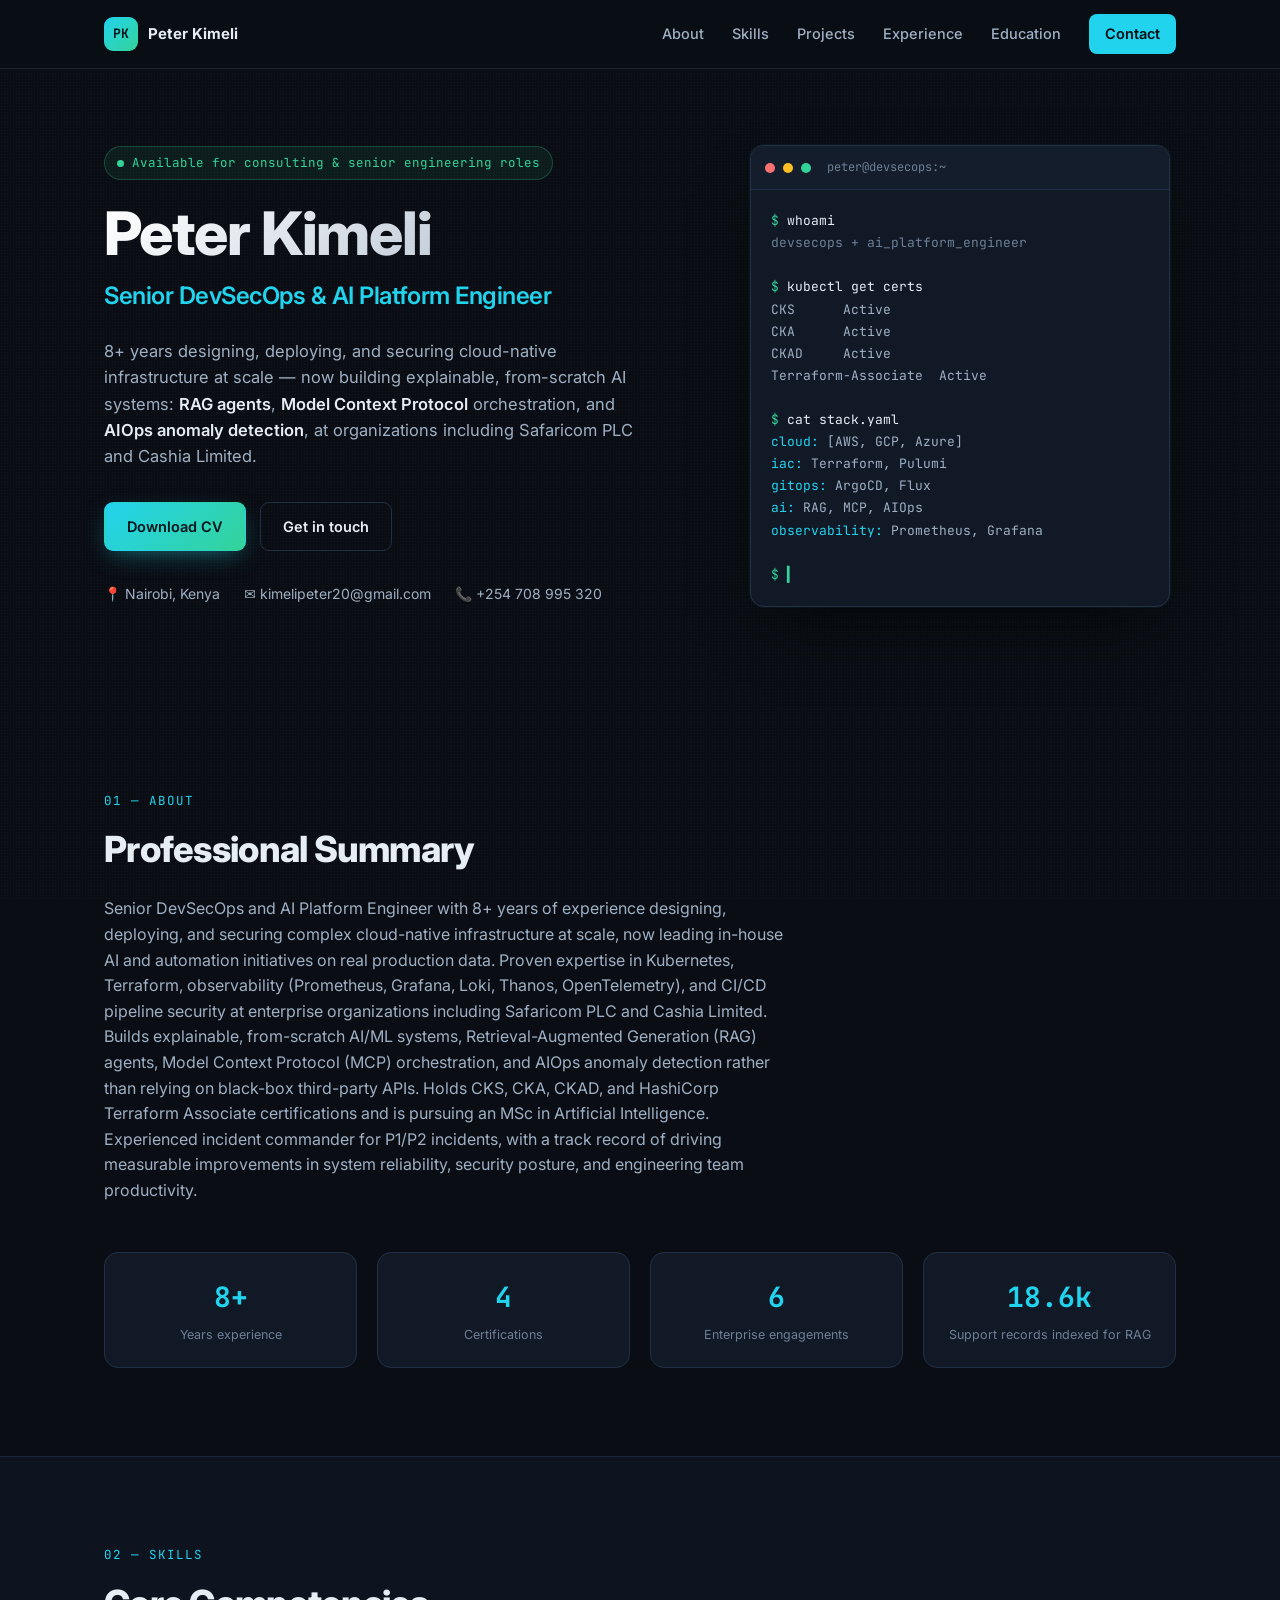
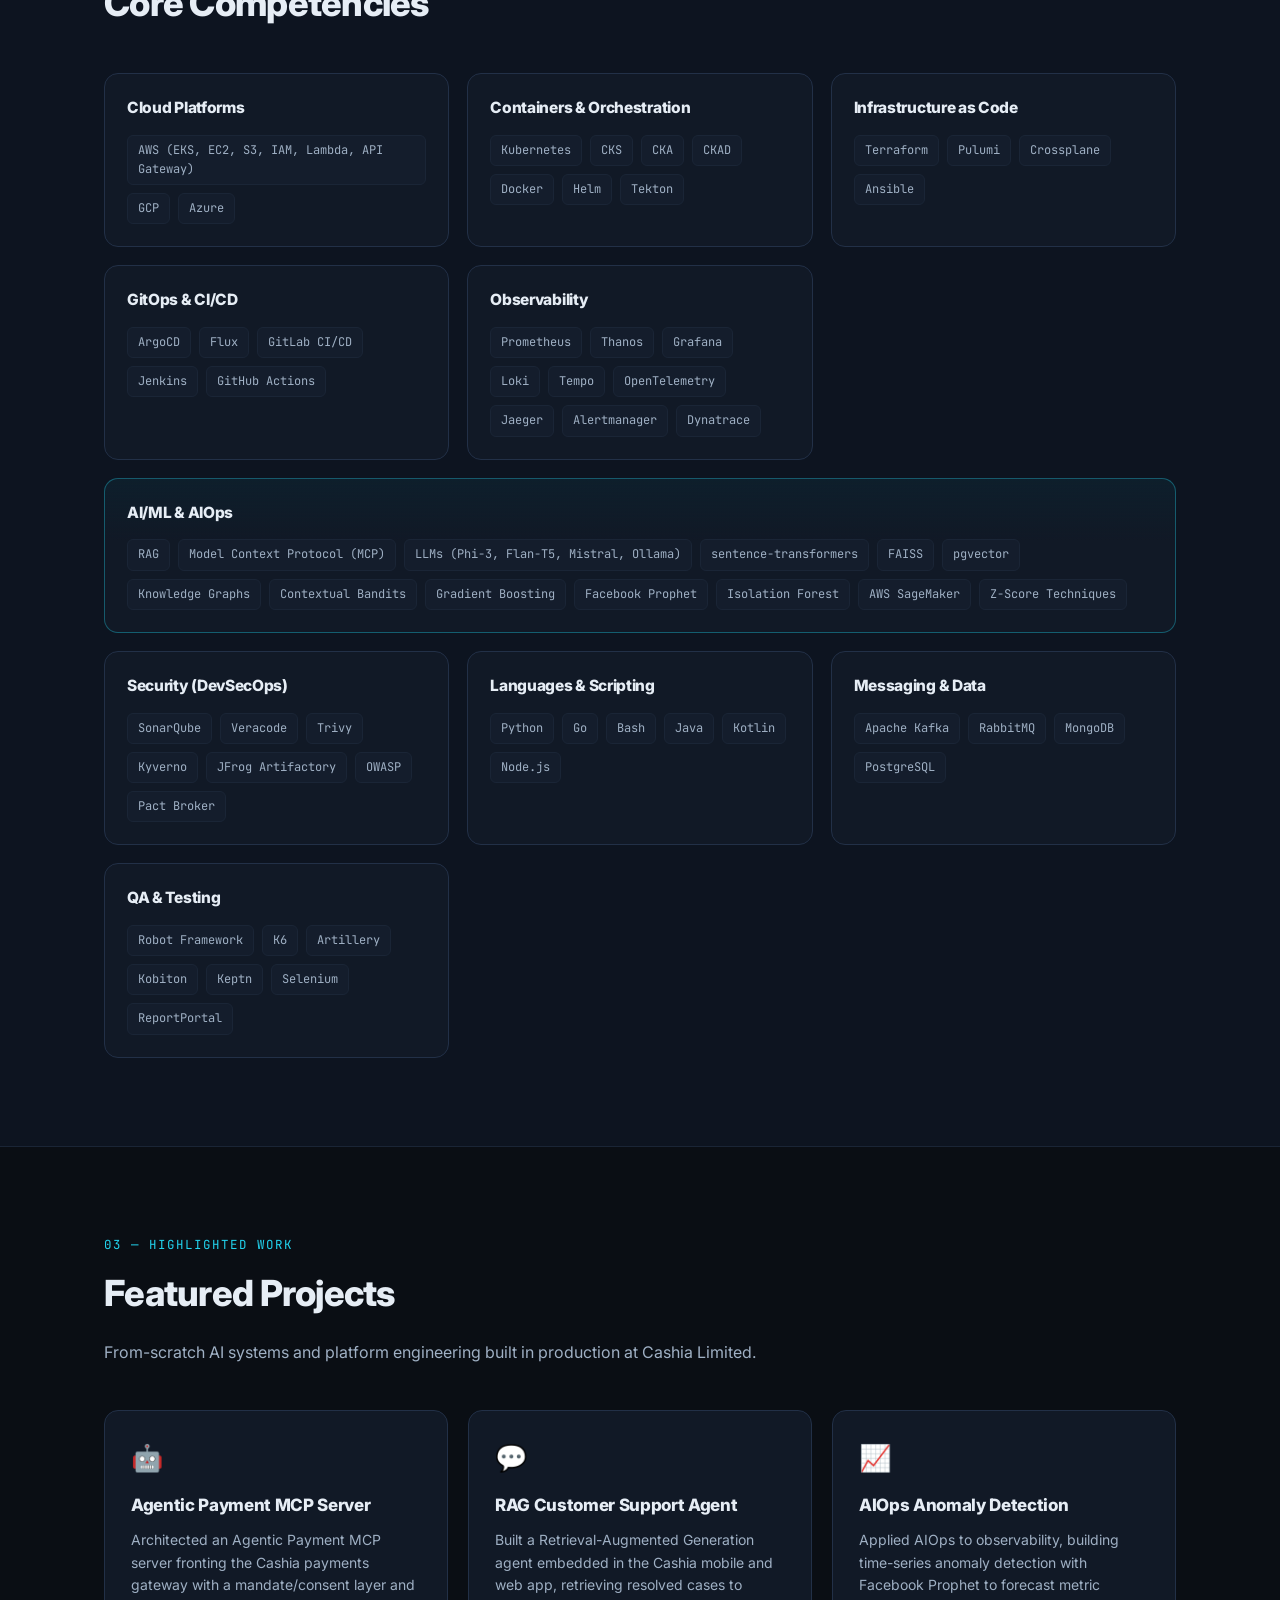
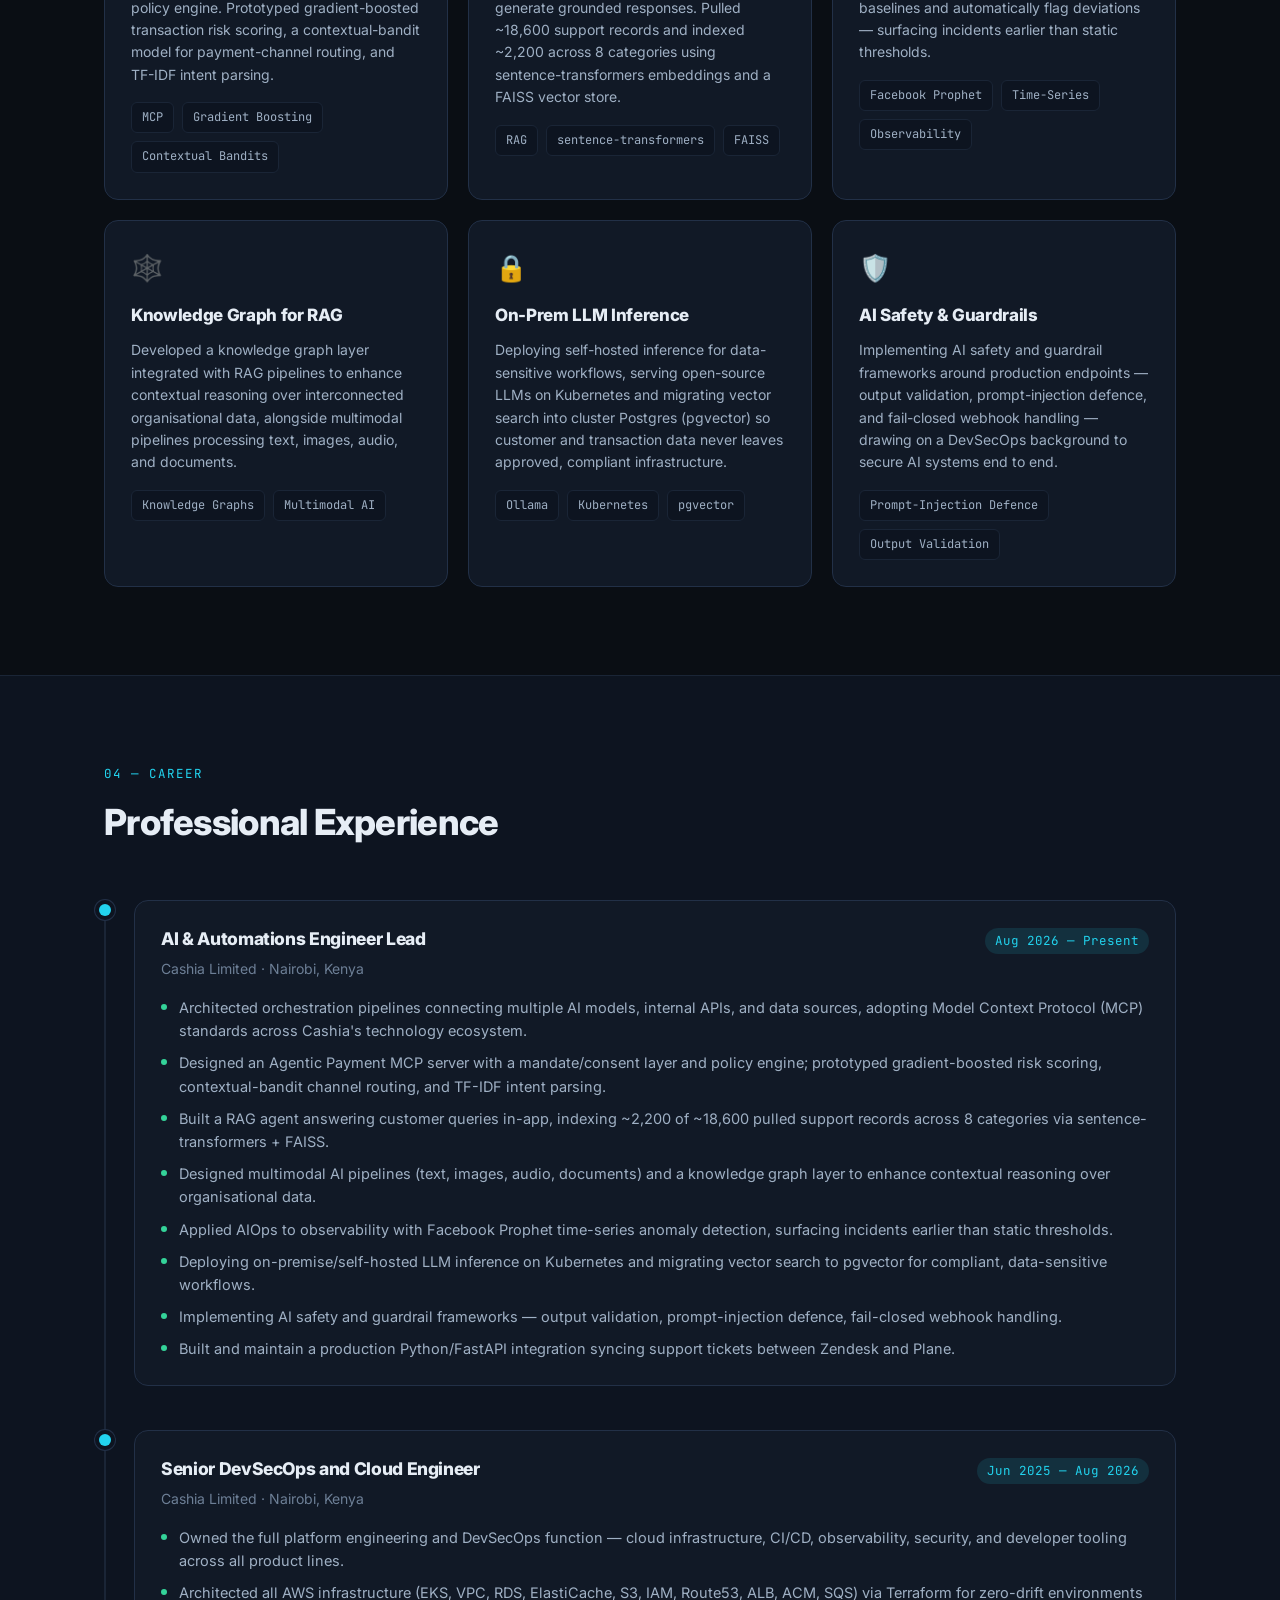
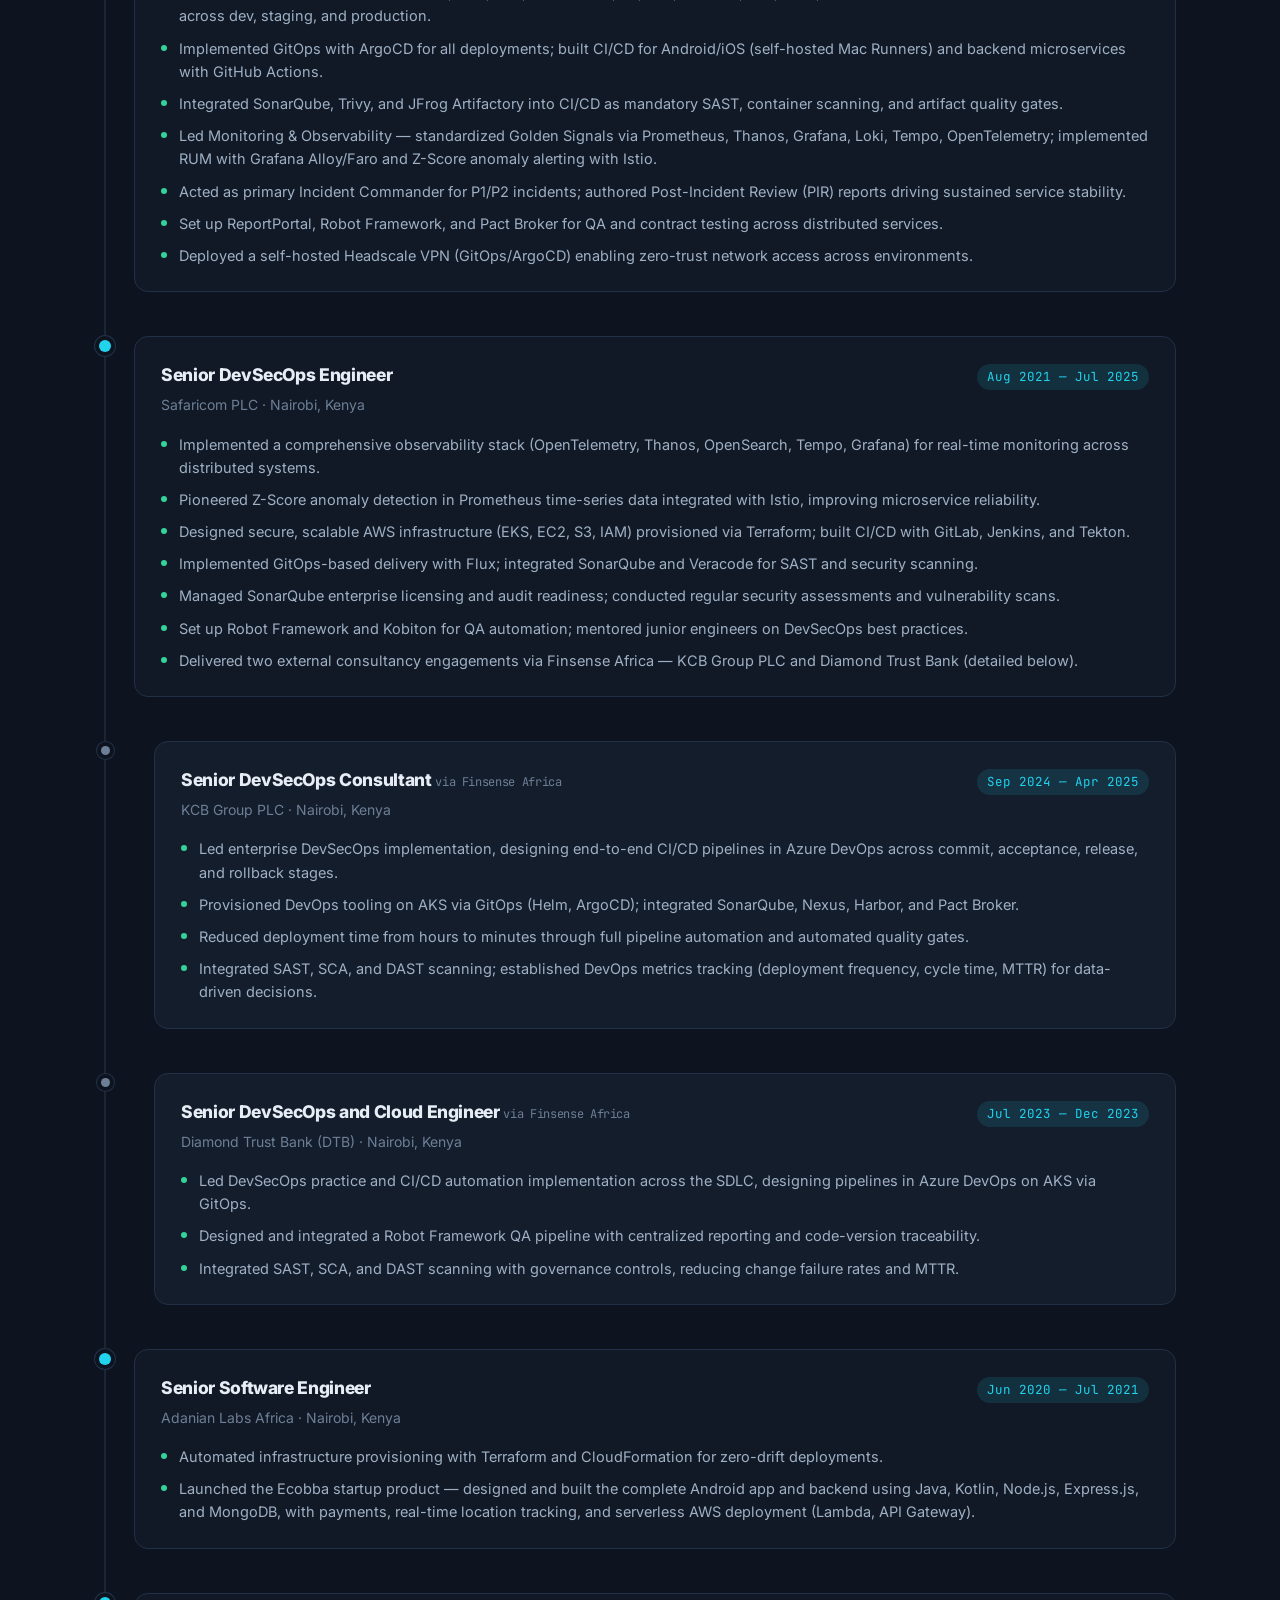
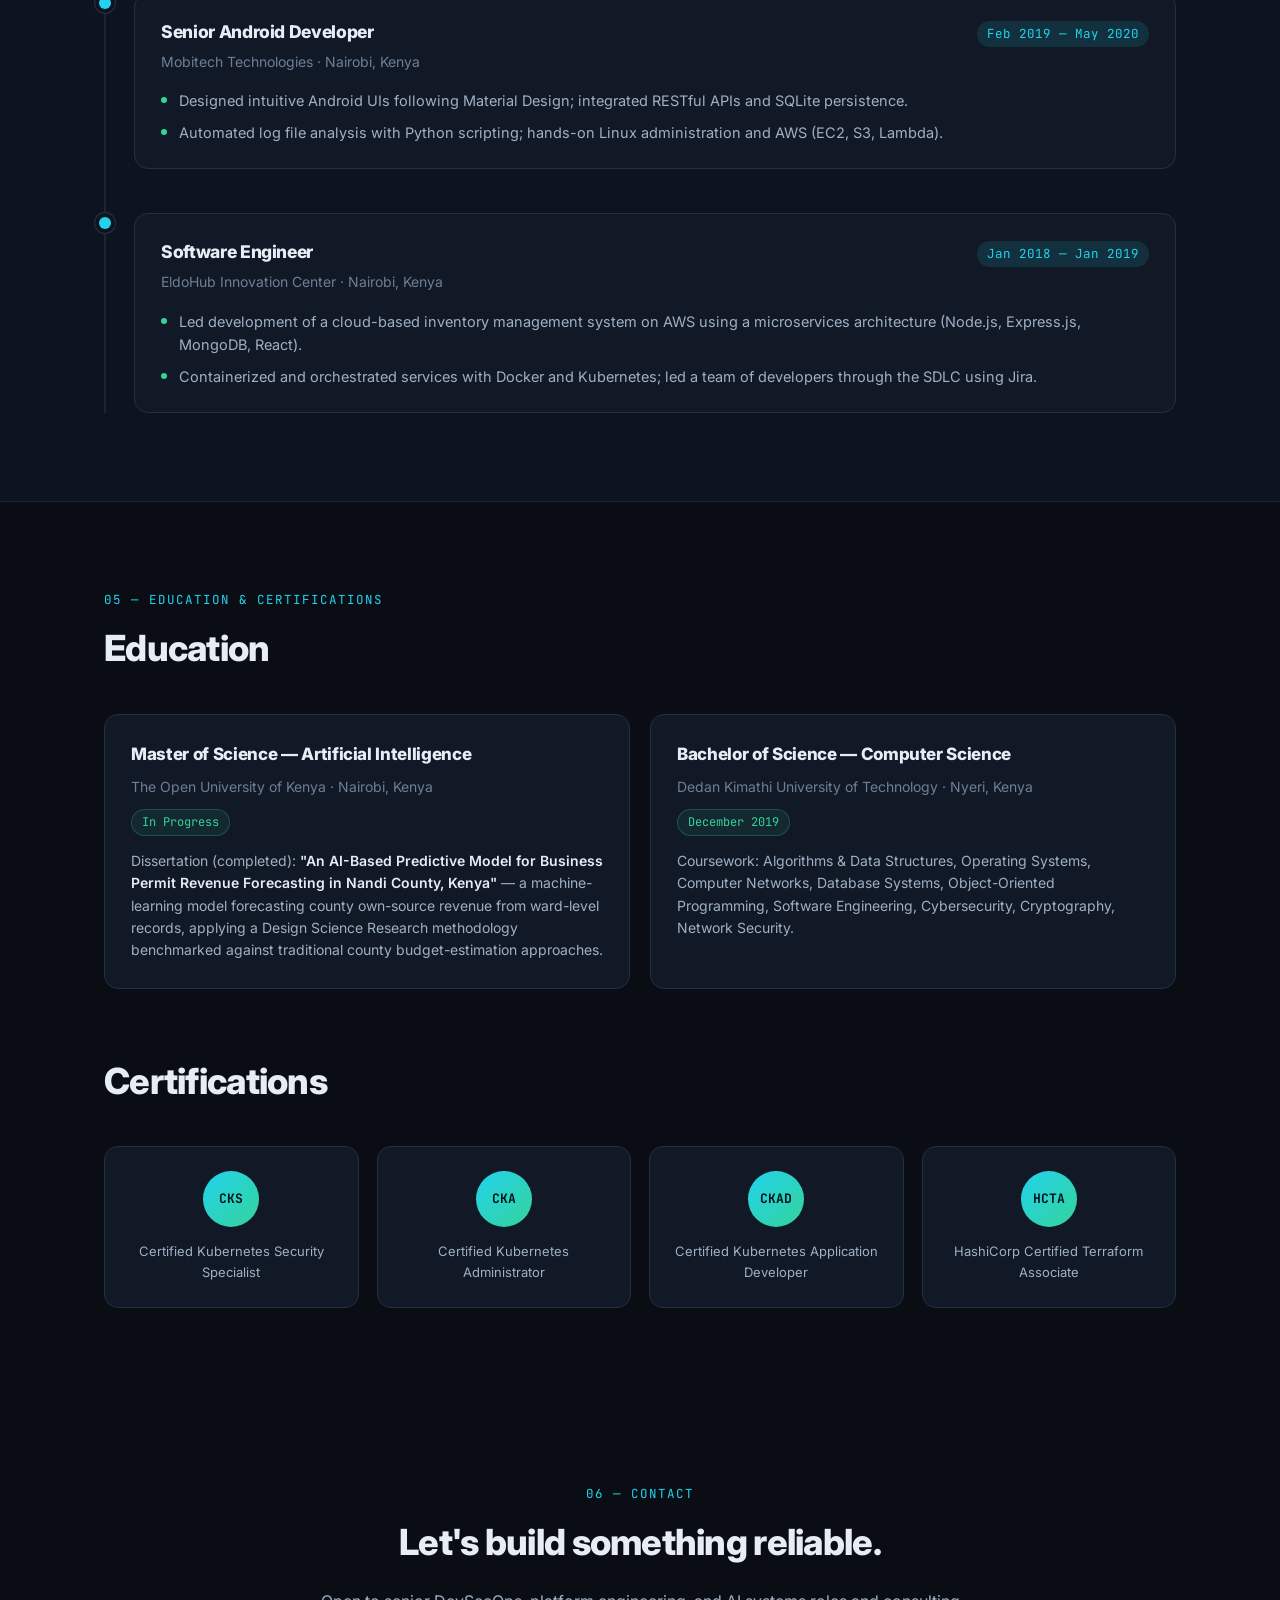
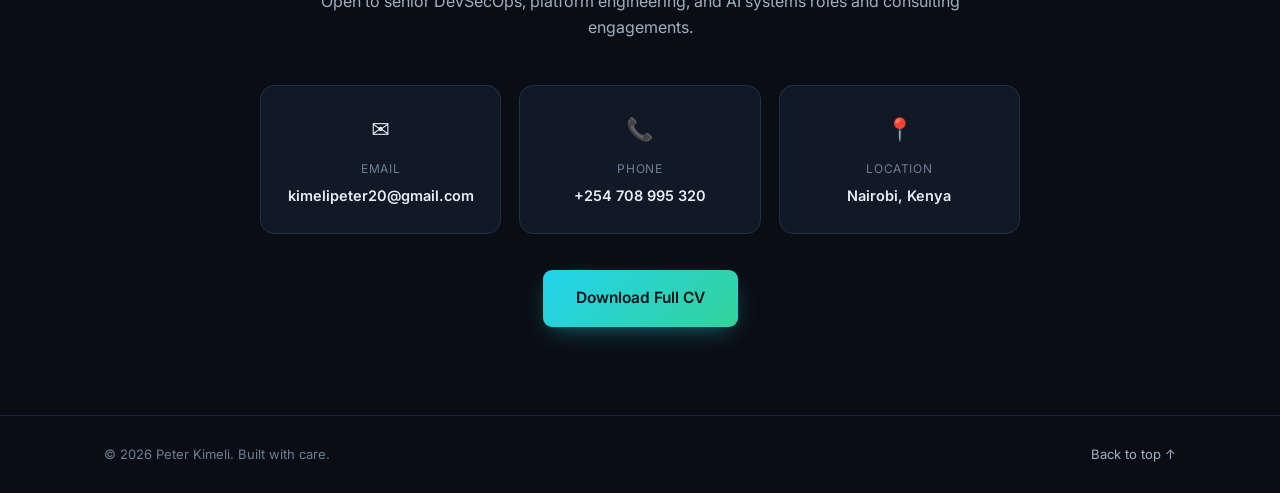
==== index.html @ de03b487 "Add professional portfolio site Static single-page site built from Peter Kimeli's CV: hero, about, s" ====
<!DOCTYPE html>
<html lang="en">
<head>
<meta charset="UTF-8">
<meta name="viewport" content="width=device-width, initial-scale=1.0">
<title>Peter Kimeli — Senior DevSecOps & AI Platform Engineer</title>
<meta name="description" content="Peter Kimeli — Senior DevSecOps & AI Platform Engineer. Kubernetes, Terraform, observability, and explainable AI/ML systems (RAG, MCP, AIOps) at scale.">
<link rel="icon" href="data:image/svg+xml,<svg xmlns=%22http://www.w3.org/2000/svg%22 viewBox=%220 0 100 100%22><text y=%22.9em%22 font-size=%2290%22>⚙️</text></svg>">
<link rel="preconnect" href="https://fonts.googleapis.com">
<link rel="preconnect" href="https://fonts.gstatic.com" crossorigin>
<link href="https://fonts.googleapis.com/css2?family=Inter:wght@400;500;600;700;800&family=JetBrains+Mono:wght@400;500;600&display=swap" rel="stylesheet">
<link rel="stylesheet" href="css/style.css">
</head>
<body>

<div class="noise-overlay" aria-hidden="true"></div>

<a class="skip-link" href="#main">Skip to content</a>

<header class="site-header" id="top">
  <div class="container header-inner">
    <a href="#top" class="brand"><span class="brand-mark">PK</span><span class="brand-name">Peter Kimeli</span></a>
    <nav class="nav" id="nav">
      <a href="#about">About</a>
      <a href="#skills">Skills</a>
      <a href="#projects">Projects</a>
      <a href="#experience">Experience</a>
      <a href="#education">Education</a>
      <a href="#contact" class="nav-cta">Contact</a>
    </nav>
    <button class="nav-toggle" id="navToggle" aria-label="Toggle navigation" aria-expanded="false">
      <span></span><span></span><span></span>
    </button>
  </div>
</header>

<main id="main">

  <!-- HERO -->
  <section class="hero">
    <div class="container hero-grid">
      <div class="hero-copy">
        <p class="eyebrow"><span class="status-dot"></span> Available for consulting &amp; senior engineering roles</p>
        <h1>Peter Kimeli</h1>
        <h2 class="hero-title">Senior DevSecOps &amp; AI Platform Engineer</h2>
        <p class="hero-desc">8+ years designing, deploying, and securing cloud-native infrastructure at scale — now building explainable,
          from-scratch AI systems: <span class="hl">RAG agents</span>, <span class="hl">Model Context Protocol</span> orchestration,
          and <span class="hl">AIOps anomaly detection</span>, at organizations including Safaricom PLC and Cashia Limited.</p>
        <div class="hero-actions">
          <a href="cv.pdf" download="Peter_Kimeli_CV.pdf" class="btn btn-primary">Download CV</a>
          <a href="#contact" class="btn btn-ghost">Get in touch</a>
        </div>
        <ul class="hero-meta">
          <li>📍 Nairobi, Kenya</li>
          <li>✉️ <a href="mailto:kimelipeter20@gmail.com">kimelipeter20@gmail.com</a></li>
          <li>📞 <a href="tel:+254708995320">+254 708 995 320</a></li>
        </ul>
      </div>
      <div class="hero-panel" aria-hidden="true">
        <div class="terminal">
          <div class="terminal-bar">
            <span class="dot red"></span><span class="dot yellow"></span><span class="dot green"></span>
            <span class="terminal-title">peter@devsecops:~</span>
          </div>
          <div class="terminal-body">
<pre><span class="tok-prompt">$</span> <span class="tok-cmd">whoami</span>
<span class="tok-out">devsecops + ai_platform_engineer</span>

<span class="tok-prompt">$</span> <span class="tok-cmd">kubectl get certs</span>
CKS      Active
CKA      Active
CKAD     Active
Terraform-Associate  Active

<span class="tok-prompt">$</span> <span class="tok-cmd">cat stack.yaml</span>
<span class="tok-key">cloud:</span> [AWS, GCP, Azure]
<span class="tok-key">iac:</span> Terraform, Pulumi
<span class="tok-key">gitops:</span> ArgoCD, Flux
<span class="tok-key">ai:</span> RAG, MCP, AIOps
<span class="tok-key">observability:</span> Prometheus, Grafana

<span class="tok-prompt">$</span> <span class="tok-cursor">▍</span></pre>
          </div>
        </div>
      </div>
    </div>
  </section>

  <!-- ABOUT -->
  <section id="about" class="section">
    <div class="container">
      <p class="section-label">01 — About</p>
      <h2 class="section-title">Professional Summary</h2>
      <p class="section-lead">
        Senior DevSecOps and AI Platform Engineer with 8+ years of experience designing, deploying, and securing complex
        cloud-native infrastructure at scale, now leading in-house AI and automation initiatives on real production data.
        Proven expertise in Kubernetes, Terraform, observability (Prometheus, Grafana, Loki, Thanos, OpenTelemetry), and
        CI/CD pipeline security at enterprise organizations including Safaricom PLC and Cashia Limited. Builds explainable,
        from-scratch AI/ML systems, Retrieval-Augmented Generation (RAG) agents, Model Context Protocol (MCP) orchestration,
        and AIOps anomaly detection rather than relying on black-box third-party APIs. Holds CKS, CKA, CKAD, and HashiCorp
        Terraform Associate certifications and is pursuing an MSc in Artificial Intelligence. Experienced incident commander
        for P1/P2 incidents, with a track record of driving measurable improvements in system reliability, security posture,
        and engineering team productivity.
      </p>
      <div class="stat-row">
        <div class="stat"><span class="stat-num">8+</span><span class="stat-label">Years experience</span></div>
        <div class="stat"><span class="stat-num">4</span><span class="stat-label">Certifications</span></div>
        <div class="stat"><span class="stat-num">6</span><span class="stat-label">Enterprise engagements</span></div>
        <div class="stat"><span class="stat-num">18.6k</span><span class="stat-label">Support records indexed for RAG</span></div>
      </div>
    </div>
  </section>

  <!-- SKILLS -->
  <section id="skills" class="section section-alt">
    <div class="container">
      <p class="section-label">02 — Skills</p>
      <h2 class="section-title">Core Competencies</h2>
      <div class="skills-grid">

        <div class="skill-card">
          <h3>Cloud Platforms</h3>
          <div class="tags">
            <span>AWS (EKS, EC2, S3, IAM, Lambda, API Gateway)</span><span>GCP</span><span>Azure</span>
          </div>
        </div>

        <div class="skill-card">
          <h3>Containers &amp; Orchestration</h3>
          <div class="tags">
            <span>Kubernetes</span><span>CKS</span><span>CKA</span><span>CKAD</span><span>Docker</span><span>Helm</span><span>Tekton</span>
          </div>
        </div>

        <div class="skill-card">
          <h3>Infrastructure as Code</h3>
          <div class="tags">
            <span>Terraform</span><span>Pulumi</span><span>Crossplane</span><span>Ansible</span>
          </div>
        </div>

        <div class="skill-card">
          <h3>GitOps &amp; CI/CD</h3>
          <div class="tags">
            <span>ArgoCD</span><span>Flux</span><span>GitLab CI/CD</span><span>Jenkins</span><span>GitHub Actions</span>
          </div>
        </div>

        <div class="skill-card">
          <h3>Observability</h3>
          <div class="tags">
            <span>Prometheus</span><span>Thanos</span><span>Grafana</span><span>Loki</span><span>Tempo</span><span>OpenTelemetry</span><span>Jaeger</span><span>Alertmanager</span><span>Dynatrace</span>
          </div>
        </div>

        <div class="skill-card skill-card-featured">
          <h3>AI/ML &amp; AIOps</h3>
          <div class="tags">
            <span>RAG</span><span>Model Context Protocol (MCP)</span><span>LLMs (Phi-3, Flan-T5, Mistral, Ollama)</span><span>sentence-transformers</span><span>FAISS</span><span>pgvector</span><span>Knowledge Graphs</span><span>Contextual Bandits</span><span>Gradient Boosting</span><span>Facebook Prophet</span><span>Isolation Forest</span><span>AWS SageMaker</span><span>Z-Score Techniques</span>
          </div>
        </div>

        <div class="skill-card">
          <h3>Security (DevSecOps)</h3>
          <div class="tags">
            <span>SonarQube</span><span>Veracode</span><span>Trivy</span><span>Kyverno</span><span>JFrog Artifactory</span><span>OWASP</span><span>Pact Broker</span>
          </div>
        </div>

        <div class="skill-card">
          <h3>Languages &amp; Scripting</h3>
          <div class="tags">
            <span>Python</span><span>Go</span><span>Bash</span><span>Java</span><span>Kotlin</span><span>Node.js</span>
          </div>
        </div>

        <div class="skill-card">
          <h3>Messaging &amp; Data</h3>
          <div class="tags">
            <span>Apache Kafka</span><span>RabbitMQ</span><span>MongoDB</span><span>PostgreSQL</span>
          </div>
        </div>

        <div class="skill-card">
          <h3>QA &amp; Testing</h3>
          <div class="tags">
            <span>Robot Framework</span><span>K6</span><span>Artillery</span><span>Kobiton</span><span>Keptn</span><span>Selenium</span><span>ReportPortal</span>
          </div>
        </div>

      </div>
    </div>
  </section>

  <!-- PROJECTS -->
  <section id="projects" class="section">
    <div class="container">
      <p class="section-label">03 — Highlighted Work</p>
      <h2 class="section-title">Featured Projects</h2>
      <p class="section-lead">From-scratch AI systems and platform engineering built in production at Cashia Limited.</p>

      <div class="project-grid">

        <article class="project-card">
          <div class="project-icon">🤖</div>
          <h3>Agentic Payment MCP Server</h3>
          <p>Architected an Agentic Payment MCP server fronting the Cashia payments gateway with a mandate/consent layer
             and policy engine. Prototyped gradient-boosted transaction risk scoring, a contextual-bandit model for
             payment-channel routing, and TF-IDF intent parsing.</p>
          <div class="tags"><span>MCP</span><span>Gradient Boosting</span><span>Contextual Bandits</span></div>
        </article>

        <article class="project-card">
          <div class="project-icon">💬</div>
          <h3>RAG Customer Support Agent</h3>
          <p>Built a Retrieval-Augmented Generation agent embedded in the Cashia mobile and web app, retrieving resolved
             cases to generate grounded responses. Pulled ~18,600 support records and indexed ~2,200 across 8 categories
             using sentence-transformers embeddings and a FAISS vector store.</p>
          <div class="tags"><span>RAG</span><span>sentence-transformers</span><span>FAISS</span></div>
        </article>

        <article class="project-card">
          <div class="project-icon">📈</div>
          <h3>AIOps Anomaly Detection</h3>
          <p>Applied AIOps to observability, building time-series anomaly detection with Facebook Prophet to forecast
             metric baselines and automatically flag deviations — surfacing incidents earlier than static thresholds.</p>
          <div class="tags"><span>Facebook Prophet</span><span>Time-Series</span><span>Observability</span></div>
        </article>

        <article class="project-card">
          <div class="project-icon">🕸️</div>
          <h3>Knowledge Graph for RAG</h3>
          <p>Developed a knowledge graph layer integrated with RAG pipelines to enhance contextual reasoning over
             interconnected organisational data, alongside multimodal pipelines processing text, images, audio, and documents.</p>
          <div class="tags"><span>Knowledge Graphs</span><span>Multimodal AI</span></div>
        </article>

        <article class="project-card">
          <div class="project-icon">🔒</div>
          <h3>On-Prem LLM Inference</h3>
          <p>Deploying self-hosted inference for data-sensitive workflows, serving open-source LLMs on Kubernetes and
             migrating vector search into cluster Postgres (pgvector) so customer and transaction data never leaves
             approved, compliant infrastructure.</p>
          <div class="tags"><span>Ollama</span><span>Kubernetes</span><span>pgvector</span></div>
        </article>

        <article class="project-card">
          <div class="project-icon">🛡️</div>
          <h3>AI Safety &amp; Guardrails</h3>
          <p>Implementing AI safety and guardrail frameworks around production endpoints — output validation,
             prompt-injection defence, and fail-closed webhook handling — drawing on a DevSecOps background to secure
             AI systems end to end.</p>
          <div class="tags"><span>Prompt-Injection Defence</span><span>Output Validation</span></div>
        </article>

      </div>
    </div>
  </section>

  <!-- EXPERIENCE -->
  <section id="experience" class="section section-alt">
    <div class="container">
      <p class="section-label">04 — Career</p>
      <h2 class="section-title">Professional Experience</h2>

      <div class="timeline">

        <article class="timeline-item">
          <div class="timeline-dot"></div>
          <div class="timeline-content">
            <div class="timeline-head">
              <h3>AI &amp; Automations Engineer Lead</h3>
              <span class="timeline-date">Aug 2026 — Present</span>
            </div>
            <p class="timeline-org">Cashia Limited · Nairobi, Kenya</p>
            <ul>
              <li>Architected orchestration pipelines connecting multiple AI models, internal APIs, and data sources, adopting Model Context Protocol (MCP) standards across Cashia's technology ecosystem.</li>
              <li>Designed an Agentic Payment MCP server with a mandate/consent layer and policy engine; prototyped gradient-boosted risk scoring, contextual-bandit channel routing, and TF-IDF intent parsing.</li>
              <li>Built a RAG agent answering customer queries in-app, indexing ~2,200 of ~18,600 pulled support records across 8 categories via sentence-transformers + FAISS.</li>
              <li>Designed multimodal AI pipelines (text, images, audio, documents) and a knowledge graph layer to enhance contextual reasoning over organisational data.</li>
              <li>Applied AIOps to observability with Facebook Prophet time-series anomaly detection, surfacing incidents earlier than static thresholds.</li>
              <li>Deploying on-premise/self-hosted LLM inference on Kubernetes and migrating vector search to pgvector for compliant, data-sensitive workflows.</li>
              <li>Implementing AI safety and guardrail frameworks — output validation, prompt-injection defence, fail-closed webhook handling.</li>
              <li>Built and maintain a production Python/FastAPI integration syncing support tickets between Zendesk and Plane.</li>
            </ul>
          </div>
        </article>

        <article class="timeline-item">
          <div class="timeline-dot"></div>
          <div class="timeline-content">
            <div class="timeline-head">
              <h3>Senior DevSecOps and Cloud Engineer</h3>
              <span class="timeline-date">Jun 2025 — Aug 2026</span>
            </div>
            <p class="timeline-org">Cashia Limited · Nairobi, Kenya</p>
            <ul>
              <li>Owned the full platform engineering and DevSecOps function — cloud infrastructure, CI/CD, observability, security, and developer tooling across all product lines.</li>
              <li>Architected all AWS infrastructure (EKS, VPC, RDS, ElastiCache, S3, IAM, Route53, ALB, ACM, SQS) via Terraform for zero-drift environments across dev, staging, and production.</li>
              <li>Implemented GitOps with ArgoCD for all deployments; built CI/CD for Android/iOS (self-hosted Mac Runners) and backend microservices with GitHub Actions.</li>
              <li>Integrated SonarQube, Trivy, and JFrog Artifactory into CI/CD as mandatory SAST, container scanning, and artifact quality gates.</li>
              <li>Led Monitoring &amp; Observability — standardized Golden Signals via Prometheus, Thanos, Grafana, Loki, Tempo, OpenTelemetry; implemented RUM with Grafana Alloy/Faro and Z-Score anomaly alerting with Istio.</li>
              <li>Acted as primary Incident Commander for P1/P2 incidents; authored Post-Incident Review (PIR) reports driving sustained service stability.</li>
              <li>Set up ReportPortal, Robot Framework, and Pact Broker for QA and contract testing across distributed services.</li>
              <li>Deployed a self-hosted Headscale VPN (GitOps/ArgoCD) enabling zero-trust network access across environments.</li>
            </ul>
          </div>
        </article>

        <article class="timeline-item">
          <div class="timeline-dot"></div>
          <div class="timeline-content">
            <div class="timeline-head">
              <h3>Senior DevSecOps Engineer</h3>
              <span class="timeline-date">Aug 2021 — Jul 2025</span>
            </div>
            <p class="timeline-org">Safaricom PLC · Nairobi, Kenya</p>
            <ul>
              <li>Implemented a comprehensive observability stack (OpenTelemetry, Thanos, OpenSearch, Tempo, Grafana) for real-time monitoring across distributed systems.</li>
              <li>Pioneered Z-Score anomaly detection in Prometheus time-series data integrated with Istio, improving microservice reliability.</li>
              <li>Designed secure, scalable AWS infrastructure (EKS, EC2, S3, IAM) provisioned via Terraform; built CI/CD with GitLab, Jenkins, and Tekton.</li>
              <li>Implemented GitOps-based delivery with Flux; integrated SonarQube and Veracode for SAST and security scanning.</li>
              <li>Managed SonarQube enterprise licensing and audit readiness; conducted regular security assessments and vulnerability scans.</li>
              <li>Set up Robot Framework and Kobiton for QA automation; mentored junior engineers on DevSecOps best practices.</li>
              <li>Delivered two external consultancy engagements via Finsense Africa — KCB Group PLC and Diamond Trust Bank (detailed below).</li>
            </ul>
          </div>
        </article>

        <article class="timeline-item timeline-item-sub">
          <div class="timeline-dot timeline-dot-sub"></div>
          <div class="timeline-content">
            <div class="timeline-head">
              <h3>Senior DevSecOps Consultant <span class="via">via Finsense Africa</span></h3>
              <span class="timeline-date">Sep 2024 — Apr 2025</span>
            </div>
            <p class="timeline-org">KCB Group PLC · Nairobi, Kenya</p>
            <ul>
              <li>Led enterprise DevSecOps implementation, designing end-to-end CI/CD pipelines in Azure DevOps across commit, acceptance, release, and rollback stages.</li>
              <li>Provisioned DevOps tooling on AKS via GitOps (Helm, ArgoCD); integrated SonarQube, Nexus, Harbor, and Pact Broker.</li>
              <li>Reduced deployment time from hours to minutes through full pipeline automation and automated quality gates.</li>
              <li>Integrated SAST, SCA, and DAST scanning; established DevOps metrics tracking (deployment frequency, cycle time, MTTR) for data-driven decisions.</li>
            </ul>
          </div>
        </article>

        <article class="timeline-item timeline-item-sub">
          <div class="timeline-dot timeline-dot-sub"></div>
          <div class="timeline-content">
            <div class="timeline-head">
              <h3>Senior DevSecOps and Cloud Engineer <span class="via">via Finsense Africa</span></h3>
              <span class="timeline-date">Jul 2023 — Dec 2023</span>
            </div>
            <p class="timeline-org">Diamond Trust Bank (DTB) · Nairobi, Kenya</p>
            <ul>
              <li>Led DevSecOps practice and CI/CD automation implementation across the SDLC, designing pipelines in Azure DevOps on AKS via GitOps.</li>
              <li>Designed and integrated a Robot Framework QA pipeline with centralized reporting and code-version traceability.</li>
              <li>Integrated SAST, SCA, and DAST scanning with governance controls, reducing change failure rates and MTTR.</li>
            </ul>
          </div>
        </article>

        <article class="timeline-item">
          <div class="timeline-dot"></div>
          <div class="timeline-content">
            <div class="timeline-head">
              <h3>Senior Software Engineer</h3>
              <span class="timeline-date">Jun 2020 — Jul 2021</span>
            </div>
            <p class="timeline-org">Adanian Labs Africa · Nairobi, Kenya</p>
            <ul>
              <li>Automated infrastructure provisioning with Terraform and CloudFormation for zero-drift deployments.</li>
              <li>Launched the Ecobba startup product — designed and built the complete Android app and backend using Java, Kotlin, Node.js, Express.js, and MongoDB, with payments, real-time location tracking, and serverless AWS deployment (Lambda, API Gateway).</li>
            </ul>
          </div>
        </article>

        <article class="timeline-item">
          <div class="timeline-dot"></div>
          <div class="timeline-content">
            <div class="timeline-head">
              <h3>Senior Android Developer</h3>
              <span class="timeline-date">Feb 2019 — May 2020</span>
            </div>
            <p class="timeline-org">Mobitech Technologies · Nairobi, Kenya</p>
            <ul>
              <li>Designed intuitive Android UIs following Material Design; integrated RESTful APIs and SQLite persistence.</li>
              <li>Automated log file analysis with Python scripting; hands-on Linux administration and AWS (EC2, S3, Lambda).</li>
            </ul>
          </div>
        </article>

        <article class="timeline-item">
          <div class="timeline-dot"></div>
          <div class="timeline-content">
            <div class="timeline-head">
              <h3>Software Engineer</h3>
              <span class="timeline-date">Jan 2018 — Jan 2019</span>
            </div>
            <p class="timeline-org">EldoHub Innovation Center · Nairobi, Kenya</p>
            <ul>
              <li>Led development of a cloud-based inventory management system on AWS using a microservices architecture (Node.js, Express.js, MongoDB, React).</li>
              <li>Containerized and orchestrated services with Docker and Kubernetes; led a team of developers through the SDLC using Jira.</li>
            </ul>
          </div>
        </article>

      </div>
    </div>
  </section>

  <!-- EDUCATION & CERTS -->
  <section id="education" class="section">
    <div class="container">
      <p class="section-label">05 — Education &amp; Certifications</p>
      <h2 class="section-title">Education</h2>

      <div class="edu-grid">
        <div class="edu-card">
          <h3>Master of Science — Artificial Intelligence</h3>
          <p class="edu-org">The Open University of Kenya · Nairobi, Kenya</p>
          <p class="edu-status">In Progress</p>
          <p class="edu-desc">Dissertation (completed): <em>"An AI-Based Predictive Model for Business Permit Revenue
             Forecasting in Nandi County, Kenya"</em> — a machine-learning model forecasting county own-source revenue
             from ward-level records, applying a Design Science Research methodology benchmarked against traditional
             county budget-estimation approaches.</p>
        </div>
        <div class="edu-card">
          <h3>Bachelor of Science — Computer Science</h3>
          <p class="edu-org">Dedan Kimathi University of Technology · Nyeri, Kenya</p>
          <p class="edu-status">December 2019</p>
          <p class="edu-desc">Coursework: Algorithms &amp; Data Structures, Operating Systems, Computer Networks,
             Database Systems, Object-Oriented Programming, Software Engineering, Cybersecurity, Cryptography, Network Security.</p>
        </div>
      </div>

      <h2 class="section-title certs-title">Certifications</h2>
      <div class="cert-grid">
        <div class="cert-card"><span class="cert-badge">CKS</span><p>Certified Kubernetes Security Specialist</p></div>
        <div class="cert-card"><span class="cert-badge">CKA</span><p>Certified Kubernetes Administrator</p></div>
        <div class="cert-card"><span class="cert-badge">CKAD</span><p>Certified Kubernetes Application Developer</p></div>
        <div class="cert-card"><span class="cert-badge">HCTA</span><p>HashiCorp Certified Terraform Associate</p></div>
      </div>
    </div>
  </section>

  <!-- CONTACT -->
  <section id="contact" class="section section-contact">
    <div class="container contact-inner">
      <p class="section-label">06 — Contact</p>
      <h2 class="section-title">Let's build something reliable.</h2>
      <p class="section-lead">Open to senior DevSecOps, platform engineering, and AI systems roles and consulting engagements.</p>
      <div class="contact-cards">
        <a class="contact-card" href="mailto:kimelipeter20@gmail.com">
          <span class="contact-icon">✉️</span>
          <span class="contact-label">Email</span>
          <span class="contact-value">kimelipeter20@gmail.com</span>
        </a>
        <a class="contact-card" href="tel:+254708995320">
          <span class="contact-icon">📞</span>
          <span class="contact-label">Phone</span>
          <span class="contact-value">+254 708 995 320</span>
        </a>
        <div class="contact-card contact-card-static">
          <span class="contact-icon">📍</span>
          <span class="contact-label">Location</span>
          <span class="contact-value">Nairobi, Kenya</span>
        </div>
      </div>
      <a href="cv.pdf" download="Peter_Kimeli_CV.pdf" class="btn btn-primary btn-lg">Download Full CV</a>
    </div>
  </section>

</main>

<footer class="site-footer">
  <div class="container footer-inner">
    <p>© <span id="year"></span> Peter Kimeli. Built with care.</p>
    <a href="#top" class="back-to-top">Back to top ↑</a>
  </div>
</footer>

<script src="js/script.js"></script>
</body>
</html>
---- css/style.css ----
/* ---------- Tokens ---------- */
:root{
  --bg: #0a0e14;
  --bg-alt: #0d1420;
  --surface: #111926;
  --surface-2: #141d2c;
  --border: #223047;
  --border-soft: #1a2536;
  --text: #e6edf5;
  --text-dim: #9fb0c4;
  --text-muted: #6d7f96;
  --accent: #22d3ee;
  --accent-2: #34d399;
  --accent-soft: rgba(34, 211, 238, 0.12);
  --accent-border: rgba(34, 211, 238, 0.35);
  --danger: #f87171;
  --warn: #fbbf24;
  --radius: 14px;
  --radius-sm: 8px;
  --maxw: 1120px;
  --font-body: 'Inter', system-ui, -apple-system, sans-serif;
  --font-mono: 'JetBrains Mono', 'SFMono-Regular', Menlo, Consolas, monospace;
}

*, *::before, *::after{ box-sizing: border-box; }
html{ scroll-behavior: smooth; }

body{
  margin:0;
  background: var(--bg);
  color: var(--text);
  font-family: var(--font-body);
  line-height: 1.6;
  -webkit-font-smoothing: antialiased;
}

.container{
  max-width: var(--maxw);
  margin: 0 auto;
  padding: 0 24px;
}

.skip-link{
  position:absolute; left:-999px; top:0;
  background:var(--accent); color:#00131a; padding:10px 16px; border-radius:0 0 8px 0; z-index:200;
}
.skip-link:focus{ left:0; }

.noise-overlay{
  position: fixed; inset:0; pointer-events:none; z-index:0; opacity:.035;
  background-image: radial-gradient(circle, #fff 1px, transparent 1px);
  background-size: 3px 3px;
}

a{ color: inherit; text-decoration:none; }
ul{ list-style:none; margin:0; padding:0; }
h1,h2,h3{ margin:0; font-weight:800; letter-spacing:-0.02em; }
p{ margin:0; }

::selection{ background: var(--accent); color:#00131a; }

/* ---------- Header ---------- */
.site-header{
  position: sticky; top:0; z-index: 100;
  backdrop-filter: blur(14px);
  background: rgba(10,14,20,0.75);
  border-bottom: 1px solid var(--border-soft);
}
.header-inner{
  display:flex; align-items:center; justify-content:space-between;
  height: 68px;
}
.brand{ display:flex; align-items:center; gap:10px; font-weight:700; }
.brand-mark{
  display:inline-flex; align-items:center; justify-content:center;
  width:34px; height:34px; border-radius:9px;
  background: linear-gradient(135deg, var(--accent), var(--accent-2));
  color:#00131a; font-family: var(--font-mono); font-weight:700; font-size:13px;
}
.brand-name{ font-size:15px; color:var(--text); }

.nav{ display:flex; align-items:center; gap:28px; }
.nav a{ color: var(--text-dim); font-size:14.5px; font-weight:500; transition: color .2s; }
.nav a:hover{ color: var(--text); }
.nav a.is-active{ color: var(--accent); }
.nav-cta{
  color: var(--bg) !important;
  background: var(--accent);
  padding: 8px 16px;
  border-radius: 8px;
  font-weight:600 !important;
}
.nav-cta:hover{ background: var(--accent-2); color:var(--bg) !important; }

.nav-toggle{
  display:none; flex-direction:column; gap:5px; background:none; border:none; cursor:pointer; padding:8px;
}
.nav-toggle span{ width:22px; height:2px; background: var(--text); border-radius:2px; transition: all .2s; }

/* ---------- Buttons ---------- */
.btn{
  display:inline-flex; align-items:center; justify-content:center;
  padding: 12px 22px; border-radius: 9px; font-weight:600; font-size:14.5px;
  border: 1px solid transparent; cursor:pointer; transition: transform .15s, box-shadow .15s, background .15s, border-color .15s;
}
.btn-primary{
  background: linear-gradient(135deg, var(--accent), var(--accent-2));
  color: #00131a;
  box-shadow: 0 8px 24px -8px rgba(34,211,238,0.5);
}
.btn-primary:hover{ transform: translateY(-2px); box-shadow: 0 12px 28px -8px rgba(34,211,238,0.65); }
.btn-ghost{
  background: transparent; color: var(--text); border-color: var(--border);
}
.btn-ghost:hover{ border-color: var(--accent-border); color: var(--accent); }
.btn-lg{ padding:15px 32px; font-size:15.5px; margin-top: 36px; }

/* ---------- Hero ---------- */
.hero{ padding: 76px 0 96px; position:relative; z-index:1; }
.hero-grid{
  display:grid; grid-template-columns: 1.15fr 0.85fr; gap: 56px; align-items:center;
}
.eyebrow{
  display:inline-flex; align-items:center; gap:8px;
  font-family: var(--font-mono); font-size:12.5px; color: var(--accent-2);
  background: rgba(52,211,153,0.08); border:1px solid rgba(52,211,153,0.25);
  padding:6px 12px; border-radius:20px; margin-bottom:22px;
}
.status-dot{
  width:7px; height:7px; border-radius:50%; background: var(--accent-2);
  box-shadow: 0 0 0 0 rgba(52,211,153,0.6);
  animation: pulse 2s infinite;
}
@keyframes pulse{
  0%{ box-shadow: 0 0 0 0 rgba(52,211,153,0.55); }
  70%{ box-shadow: 0 0 0 8px rgba(52,211,153,0); }
  100%{ box-shadow: 0 0 0 0 rgba(52,211,153,0); }
}
.hero-copy h1{
  font-size: clamp(38px, 5.2vw, 60px); line-height:1.05;
  background: linear-gradient(135deg, #fff, #9fb0c4);
  -webkit-background-clip: text; background-clip:text; color:transparent;
}
.hero-title{
  font-size: clamp(18px, 2.2vw, 24px); font-weight:600; color: var(--accent);
  margin-top:12px;
}
.hero-desc{
  margin-top:22px; font-size:16.5px; color: var(--text-dim); max-width: 560px;
}
.hl{ color: var(--text); font-weight:600; }
.hero-actions{ display:flex; gap:14px; margin-top:32px; flex-wrap:wrap; }
.hero-meta{ display:flex; gap:24px; margin-top:32px; flex-wrap:wrap; }
.hero-meta li{ font-size:14px; color: var(--text-dim); }
.hero-meta a:hover{ color: var(--accent); }

/* Terminal panel */
.hero-panel{ display:flex; justify-content:center; }
.terminal{
  width:100%; max-width:420px;
  background: var(--surface); border:1px solid var(--border);
  border-radius: var(--radius); overflow:hidden;
  box-shadow: 0 30px 60px -20px rgba(0,0,0,0.6), 0 0 0 1px rgba(34,211,238,0.06);
}
.terminal-bar{
  display:flex; align-items:center; gap:8px;
  padding: 12px 14px; background: var(--surface-2); border-bottom:1px solid var(--border);
}
.dot{ width:10px; height:10px; border-radius:50%; }
.dot.red{ background:#f87171; } .dot.yellow{ background:#fbbf24; } .dot.green{ background:#34d399; }
.terminal-title{ margin-left:8px; font-family: var(--font-mono); font-size:12px; color: var(--text-muted); }
.terminal-body{ padding: 20px; }
.terminal-body pre{
  margin:0; font-family: var(--font-mono); font-size:13px; color: var(--text-dim); white-space:pre-wrap; line-height:1.7;
}
.tok-prompt{ color: var(--accent-2); }
.tok-cmd{ color: var(--text); }
.tok-out{ color: var(--text-muted); }
.tok-key{ color: var(--accent); }
.tok-cursor{ color: var(--accent-2); animation: blink 1s step-end infinite; }
@keyframes blink{ 50%{ opacity:0; } }

/* ---------- Sections ---------- */
.section{ padding: 88px 0; position:relative; z-index:1; }
.section-alt{ background: var(--bg-alt); border-top:1px solid var(--border-soft); border-bottom:1px solid var(--border-soft); }
.section-label{
  font-family: var(--font-mono); font-size:12.5px; letter-spacing:.08em; text-transform:uppercase;
  color: var(--accent); margin: 0 0 10px;
}
.section-title{ font-size: clamp(26px, 3.4vw, 36px); margin-bottom: 18px; }
.section-lead{ font-size:16px; color: var(--text-dim); max-width:680px; }

.stat-row{
  display:grid; grid-template-columns: repeat(4, 1fr); gap:20px; margin-top:48px;
}
.stat{
  background: var(--surface); border:1px solid var(--border); border-radius: var(--radius);
  padding: 22px; text-align:center;
}
.stat-num{ display:block; font-family: var(--font-mono); font-size:28px; font-weight:700; color: var(--accent); }
.stat-label{ display:block; font-size:12.5px; color: var(--text-muted); margin-top:6px; }

/* ---------- Skills ---------- */
.skills-grid{
  display:grid; grid-template-columns: repeat(3, 1fr); gap:18px; margin-top:40px;
}
.skill-card{
  background: var(--surface); border:1px solid var(--border); border-radius: var(--radius);
  padding: 22px; transition: border-color .2s, transform .2s;
}
.skill-card:hover{ border-color: var(--accent-border); transform: translateY(-3px); }
.skill-card h3{ font-size:15.5px; margin-bottom:14px; color: var(--text); }
.skill-card-featured{
  grid-column: span 3;
  background: linear-gradient(180deg, rgba(34,211,238,0.06), var(--surface) 40%);
  border-color: var(--accent-border);
}
.tags{ display:flex; flex-wrap:wrap; gap:8px; }
.tags span{
  font-family: var(--font-mono); font-size:12px; color: var(--text-dim);
  background: var(--surface-2); border:1px solid var(--border-soft);
  padding:5px 10px; border-radius:6px;
}

/* ---------- Projects ---------- */
.project-grid{
  display:grid; grid-template-columns: repeat(3, 1fr); gap:20px; margin-top:44px;
}
.project-card{
  background: var(--surface); border:1px solid var(--border); border-radius: var(--radius);
  padding: 26px; transition: border-color .2s, transform .2s;
}
.project-card:hover{ border-color: var(--accent-border); transform: translateY(-4px); }
.project-icon{ font-size:26px; margin-bottom:14px; }
.project-card h3{ font-size:17px; margin-bottom:10px; }
.project-card p{ font-size:14px; color: var(--text-dim); margin-bottom:16px; }
.project-card .tags span{ background: var(--bg-alt); }

/* ---------- Timeline ---------- */
.timeline{ position:relative; margin-top:48px; padding-left: 28px; border-left: 2px solid var(--border-soft); }
.timeline-item{ position:relative; padding-bottom: 44px; }
.timeline-item:last-child{ padding-bottom:0; }
.timeline-dot{
  position:absolute; left:-35px; top:4px; width:12px; height:12px; border-radius:50%;
  background: var(--accent); box-shadow: 0 0 0 4px var(--bg-alt), 0 0 0 5px var(--border);
}
.timeline-item-sub .timeline-dot-sub{
  background: var(--text-muted); width:9px; height:9px; left:-33.5px; top:5px;
}
.timeline-item-sub{ padding-left: 20px; opacity:.94; }
.timeline-item-sub .timeline-content{ background: var(--surface-2); }
.timeline-content{
  background: var(--surface); border:1px solid var(--border); border-radius: var(--radius);
  padding:24px 26px;
}
.timeline-head{ display:flex; align-items:baseline; justify-content:space-between; gap:16px; flex-wrap:wrap; }
.timeline-head h3{ font-size:17.5px; }
.via{ font-family: var(--font-mono); font-size:12px; color: var(--text-muted); font-weight:400; }
.timeline-date{
  font-family: var(--font-mono); font-size:12.5px; color: var(--accent); white-space:nowrap;
  background: var(--accent-soft); padding:3px 10px; border-radius:20px;
}
.timeline-org{ font-size:14px; color: var(--text-muted); margin-top:4px; margin-bottom:16px; }
.timeline-content ul{ display:flex; flex-direction:column; gap:9px; }
.timeline-content li{
  font-size:14.5px; color: var(--text-dim); padding-left:18px; position:relative;
}
.timeline-content li::before{
  content:''; position:absolute; left:0; top:8px; width:6px; height:6px; border-radius:50%; background: var(--accent-2);
}

/* ---------- Education ---------- */
.edu-grid{ display:grid; grid-template-columns: repeat(2,1fr); gap:20px; margin-top:36px; }
.edu-card{
  background: var(--surface); border:1px solid var(--border); border-radius: var(--radius); padding:26px;
}
.edu-card h3{ font-size:17px; margin-bottom:8px; }
.edu-org{ font-size:14px; color: var(--text-muted); }
.edu-status{
  display:inline-block; margin-top:10px; margin-bottom:14px;
  font-family: var(--font-mono); font-size:12px; color: var(--accent-2);
  background: rgba(52,211,153,0.08); border:1px solid rgba(52,211,153,0.25);
  padding:3px 10px; border-radius:20px;
}
.edu-desc{ font-size:14px; color: var(--text-dim); }
.edu-desc em{ color: var(--text); font-style:normal; font-weight:600; }

.certs-title{ margin-top:64px; }
.cert-grid{ display:grid; grid-template-columns: repeat(4,1fr); gap:18px; margin-top:36px; }
.cert-card{
  background: var(--surface); border:1px solid var(--border); border-radius: var(--radius);
  padding:24px; text-align:center; transition: transform .2s, border-color .2s;
}
.cert-card:hover{ transform: translateY(-3px); border-color: var(--accent-border); }
.cert-badge{
  display:inline-flex; align-items:center; justify-content:center;
  width:56px; height:56px; border-radius:50%; margin-bottom:14px;
  font-family: var(--font-mono); font-weight:700; font-size:13px;
  background: linear-gradient(135deg, var(--accent), var(--accent-2)); color:#00131a;
}
.cert-card p{ font-size:13px; color: var(--text-dim); }

/* ---------- Contact ---------- */
.section-contact{ text-align:center; }
.contact-inner{ display:flex; flex-direction:column; align-items:center; }
.contact-inner .section-lead{ margin: 0 auto; }
.contact-cards{
  display:grid; grid-template-columns: repeat(3,1fr); gap:18px; margin-top:44px; width:100%; max-width:760px;
}
.contact-card{
  display:flex; flex-direction:column; align-items:center; gap:6px;
  background: var(--surface); border:1px solid var(--border); border-radius: var(--radius);
  padding: 26px 18px; transition: transform .2s, border-color .2s;
}
.contact-card:hover{ transform: translateY(-3px); border-color: var(--accent-border); }
.contact-icon{ font-size:22px; }
.contact-label{ font-size:12px; color: var(--text-muted); text-transform:uppercase; letter-spacing:.05em; margin-top:6px; }
.contact-value{ font-size:14.5px; font-weight:600; word-break:break-word; }

/* ---------- Footer ---------- */
.site-footer{ border-top:1px solid var(--border-soft); padding: 28px 0; }
.footer-inner{ display:flex; justify-content:space-between; align-items:center; flex-wrap:wrap; gap:10px; }
.footer-inner p{ font-size:13px; color: var(--text-muted); }
.back-to-top{ font-size:13px; color: var(--text-dim); }
.back-to-top:hover{ color: var(--accent); }

/* ---------- Reveal animation ---------- */
.reveal{ opacity:0; transform: translateY(16px); transition: opacity .6s ease, transform .6s ease; }
.reveal.is-visible{ opacity:1; transform: translateY(0); }

/* ---------- Responsive ---------- */
@media (max-width: 900px){
  .hero-grid{ grid-template-columns: 1fr; }
  .hero-panel{ order:-1; }
  .skills-grid{ grid-template-columns: repeat(2,1fr); }
  .skill-card-featured{ grid-column: span 2; }
  .project-grid{ grid-template-columns: repeat(2,1fr); }
  .stat-row{ grid-template-columns: repeat(2,1fr); }
  .edu-grid{ grid-template-columns: 1fr; }
  .cert-grid{ grid-template-columns: repeat(2,1fr); }
  .contact-cards{ grid-template-columns: 1fr; }
}

@media (max-width: 720px){
  .nav{
    position:absolute; top:68px; left:0; right:0;
    background: var(--bg); border-bottom:1px solid var(--border-soft);
    flex-direction:column; align-items:flex-start; gap:0;
    max-height:0; overflow:hidden; transition: max-height .25s ease;
  }
  .nav.is-open{ max-height:340px; }
  .nav a{ width:100%; padding:16px 24px; border-bottom:1px solid var(--border-soft); }
  .nav-cta{ margin:14px 24px; width:calc(100% - 48px); text-align:center; }
  .nav-toggle{ display:flex; }
  .skills-grid{ grid-template-columns: 1fr; }
  .skill-card-featured{ grid-column: span 1; }
  .project-grid{ grid-template-columns: 1fr; }
  .stat-row{ grid-template-columns: repeat(2,1fr); }
  .cert-grid{ grid-template-columns: repeat(2,1fr); }
  .timeline{ padding-left:22px; }
  .timeline-dot{ left:-29px; }
  .timeline-item-sub .timeline-dot-sub{ left:-27.5px; }
}
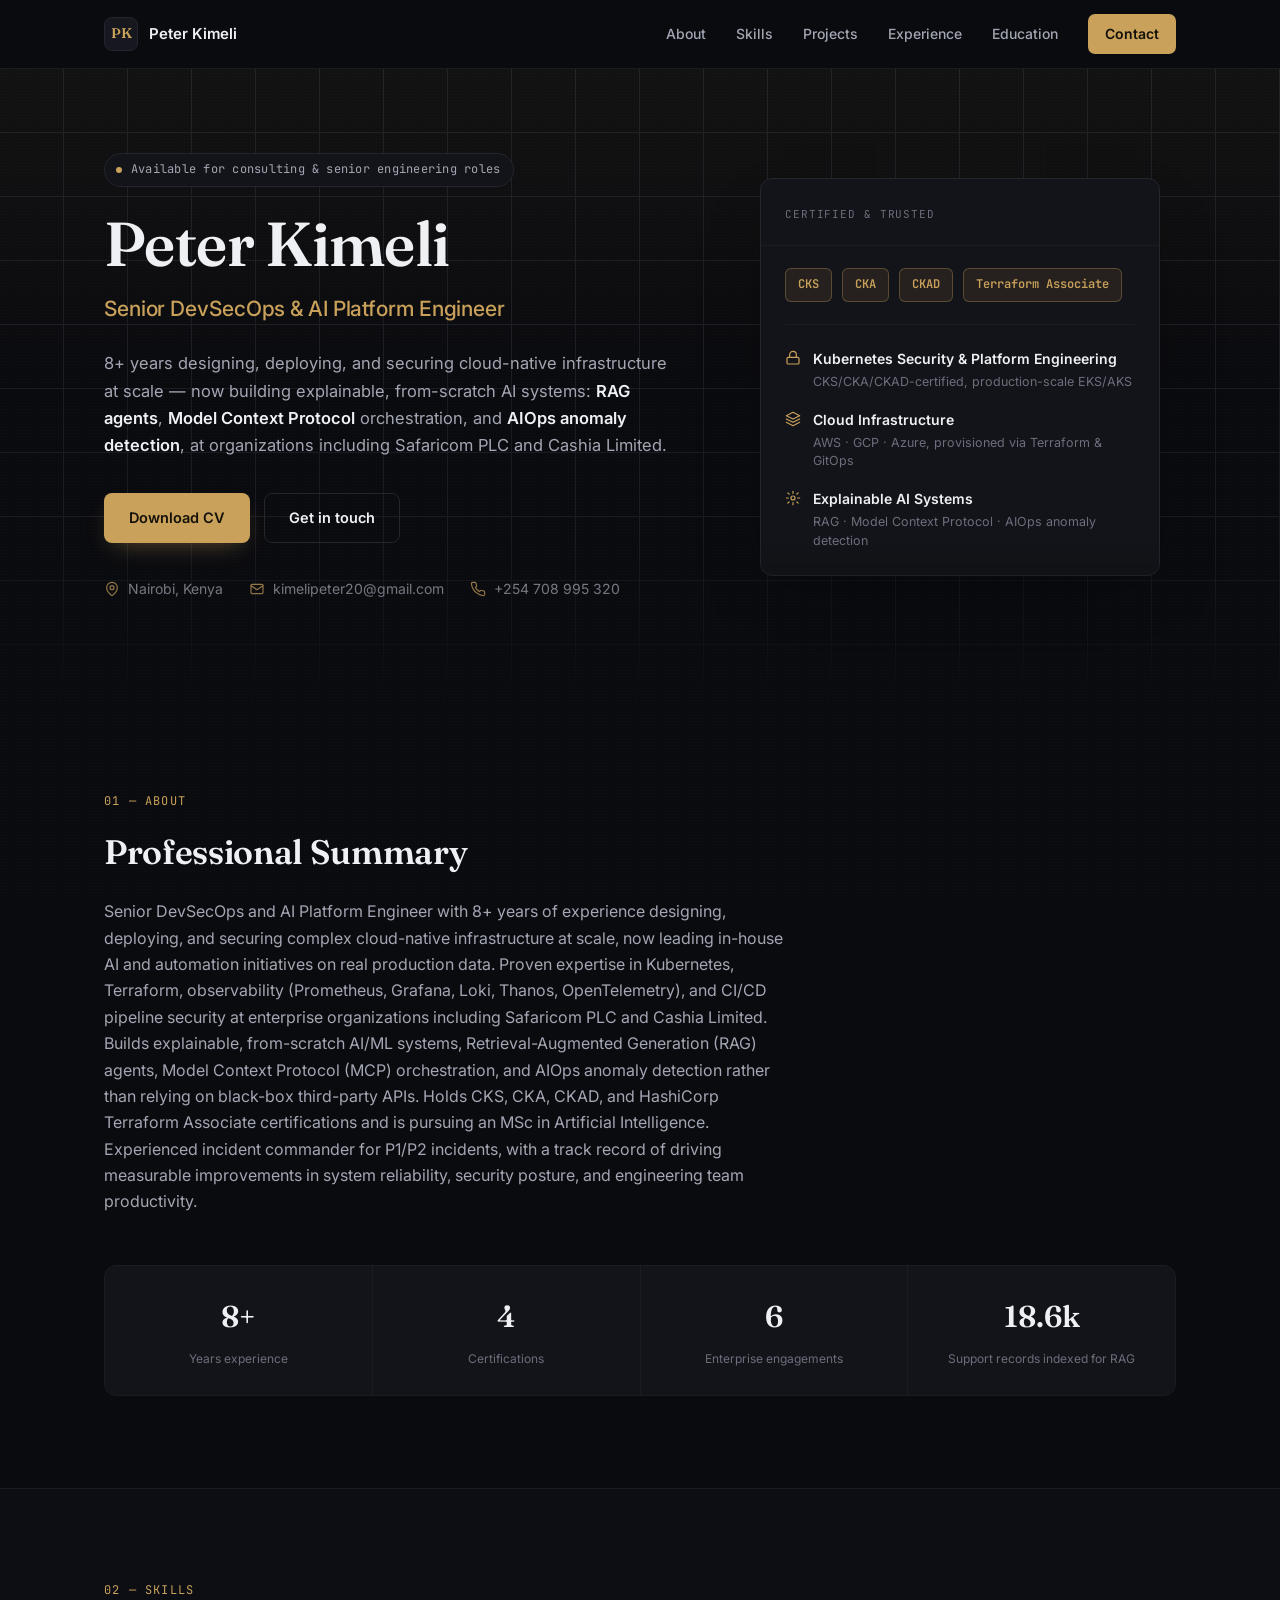
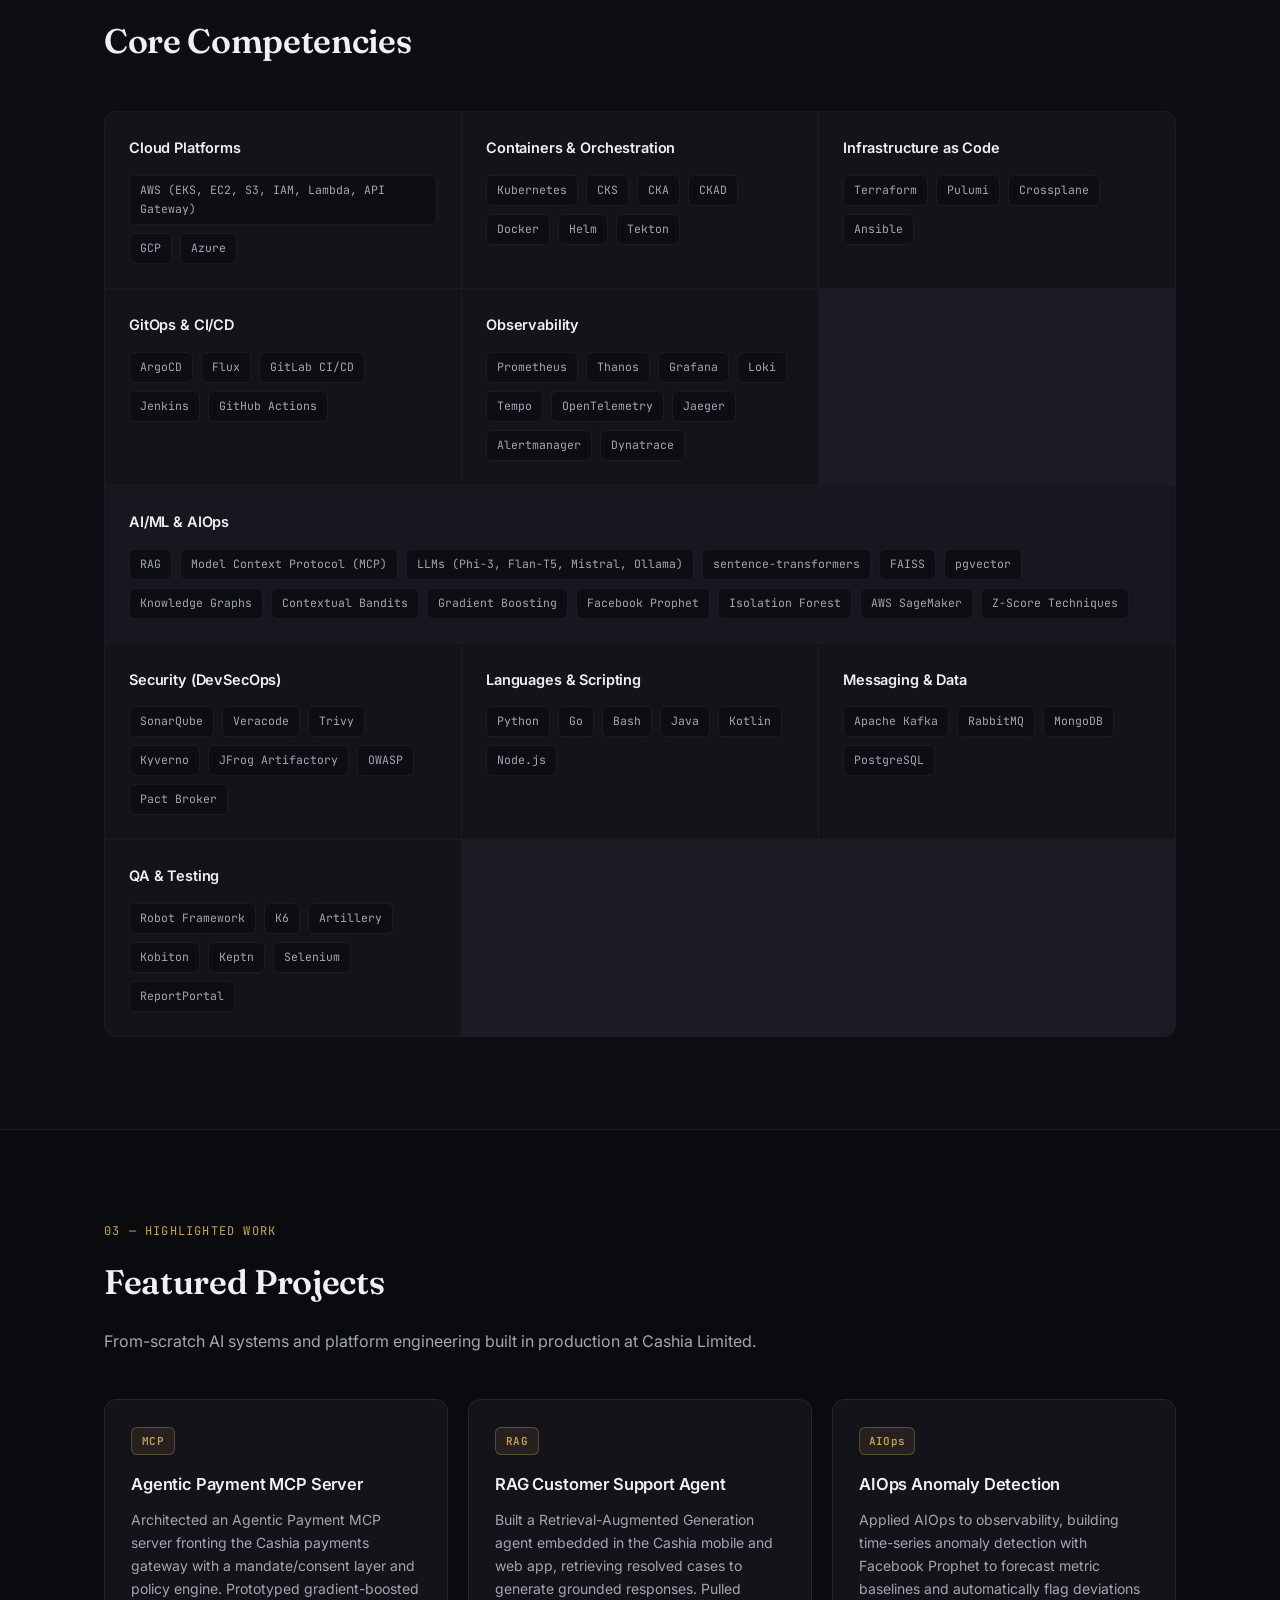
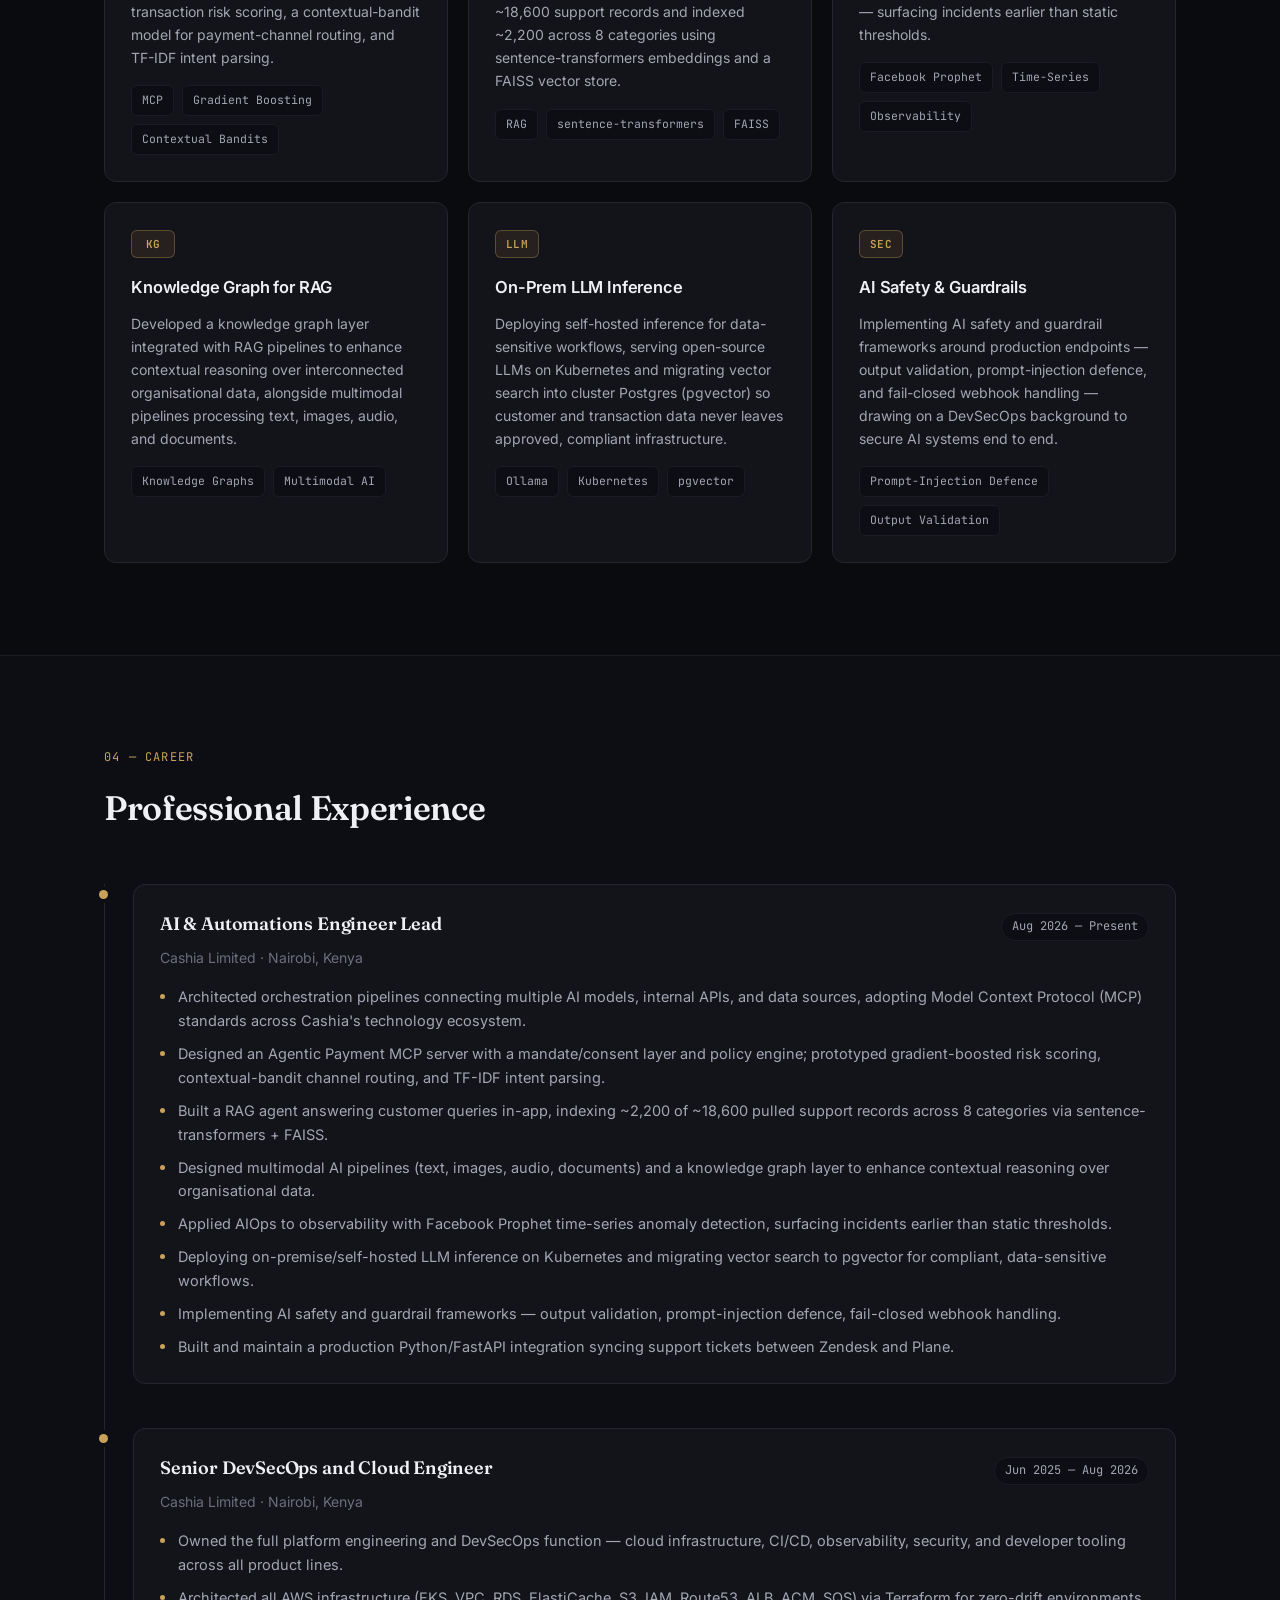
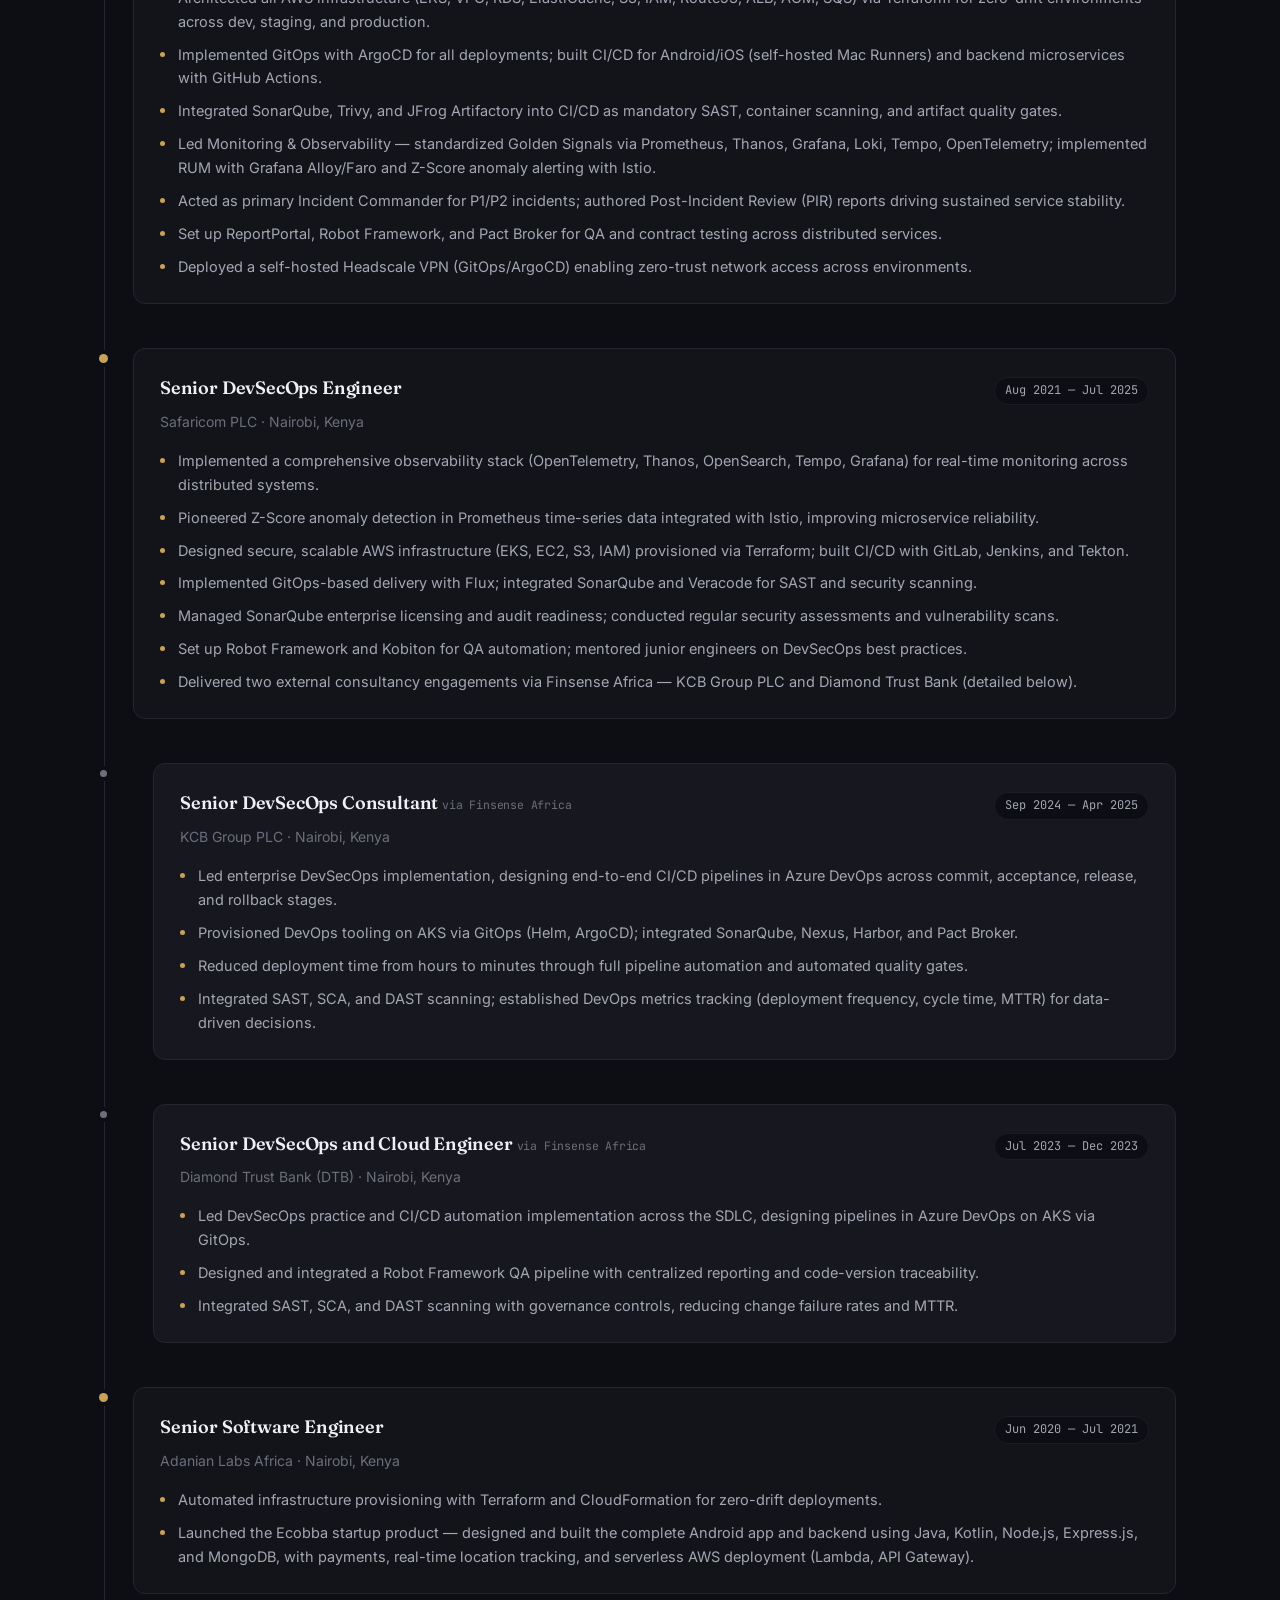
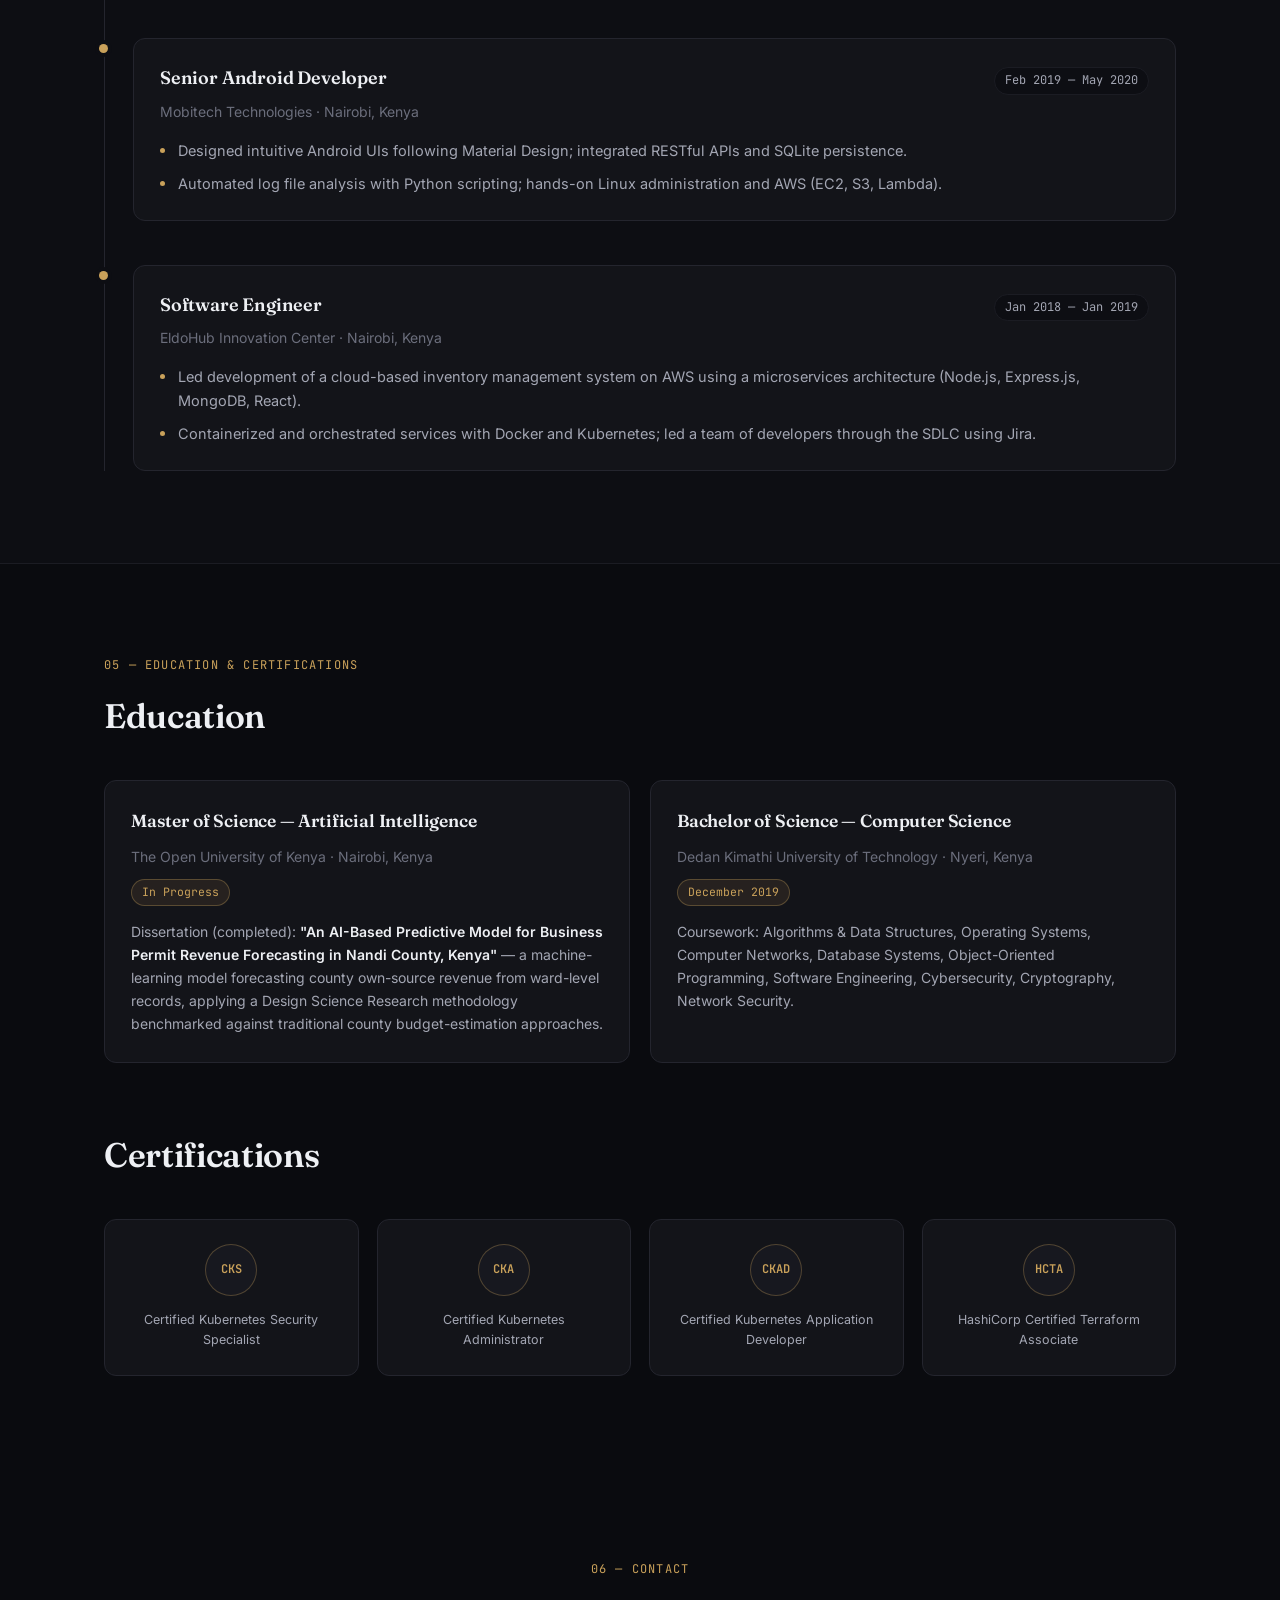
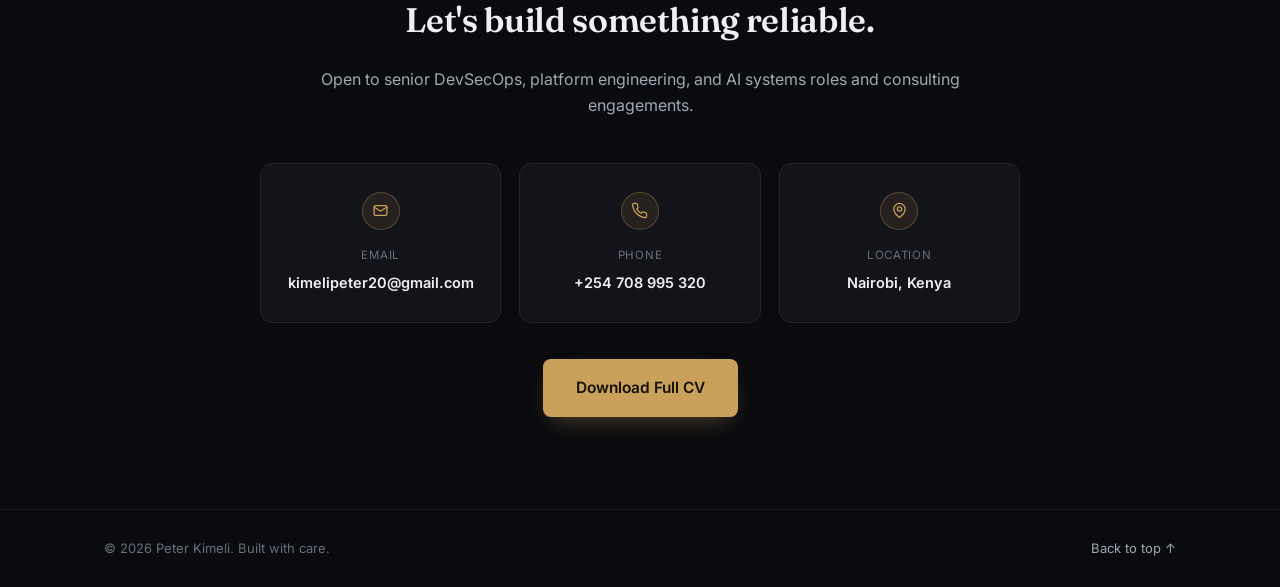
==== commit b95fab04: "Redesign UI for a refined, professional look Replace the neon terminal/hacker aesthetic with a muted" ====
--- a/index.html
+++ b/index.html
@@ -5,10 +5,10 @@
 <meta name="viewport" content="width=device-width, initial-scale=1.0">
 <title>Peter Kimeli — Senior DevSecOps & AI Platform Engineer</title>
 <meta name="description" content="Peter Kimeli — Senior DevSecOps & AI Platform Engineer. Kubernetes, Terraform, observability, and explainable AI/ML systems (RAG, MCP, AIOps) at scale.">
-<link rel="icon" href="data:image/svg+xml,<svg xmlns=%22http://www.w3.org/2000/svg%22 viewBox=%220 0 100 100%22><text y=%22.9em%22 font-size=%2290%22>⚙️</text></svg>">
+<link rel="icon" href="data:image/svg+xml,<svg xmlns=%22http://www.w3.org/2000/svg%22 viewBox=%220 0 100 100%22><rect width=%22100%22 height=%22100%22 rx=%2222%22 fill=%22%230a0b0f%22/><text x=%2250%22 y=%2258%22 font-family=%22Georgia,serif%22 font-size=%2238%22 fill=%22%23c9a15a%22 text-anchor=%22middle%22>PK</text></svg>">
 <link rel="preconnect" href="https://fonts.googleapis.com">
 <link rel="preconnect" href="https://fonts.gstatic.com" crossorigin>
-<link href="https://fonts.googleapis.com/css2?family=Inter:wght@400;500;600;700;800&family=JetBrains+Mono:wght@400;500;600&display=swap" rel="stylesheet">
+<link href="https://fonts.googleapis.com/css2?family=Fraunces:opsz,wght@9..144,500;9..144,600;9..144,700&family=Inter:wght@400;500;600;700;800&family=JetBrains+Mono:wght@400;500;600&display=swap" rel="stylesheet">
 <link rel="stylesheet" href="css/style.css">
 </head>
 <body>
@@ -51,35 +51,58 @@
           <a href="#contact" class="btn btn-ghost">Get in touch</a>
         </div>
         <ul class="hero-meta">
-          <li>📍 Nairobi, Kenya</li>
-          <li>✉️ <a href="mailto:kimelipeter20@gmail.com">kimelipeter20@gmail.com</a></li>
-          <li>📞 <a href="tel:+254708995320">+254 708 995 320</a></li>
+          <li>
+            <svg class="icon" viewBox="0 0 24 24" fill="none" stroke="currentColor" stroke-width="1.8" stroke-linecap="round" stroke-linejoin="round" aria-hidden="true"><path d="M20 10c0 6-8 12-8 12s-8-6-8-12a8 8 0 0 1 16 0Z"/><circle cx="12" cy="10" r="3"/></svg>
+            Nairobi, Kenya
+          </li>
+          <li>
+            <a href="mailto:kimelipeter20@gmail.com">
+              <svg class="icon" viewBox="0 0 24 24" fill="none" stroke="currentColor" stroke-width="1.8" stroke-linecap="round" stroke-linejoin="round" aria-hidden="true"><rect x="3" y="5" width="18" height="14" rx="2"/><path d="m3 7 9 6 9-6"/></svg>
+              kimelipeter20@gmail.com
+            </a>
+          </li>
+          <li>
+            <a href="tel:+254708995320">
+              <svg class="icon" viewBox="0 0 24 24" fill="none" stroke="currentColor" stroke-width="1.8" stroke-linecap="round" stroke-linejoin="round" aria-hidden="true"><path d="M22 16.92v3a2 2 0 0 1-2.18 2 19.79 19.79 0 0 1-8.63-3.07 19.5 19.5 0 0 1-6-6 19.79 19.79 0 0 1-3.07-8.67A2 2 0 0 1 4.11 2h3a2 2 0 0 1 2 1.72c.13.96.36 1.9.7 2.81a2 2 0 0 1-.45 2.11L8.09 9.91a16 16 0 0 0 6 6l1.27-1.27a2 2 0 0 1 2.11-.45c.91.34 1.85.57 2.81.7A2 2 0 0 1 22 16.92Z"/></svg>
+              +254 708 995 320
+            </a>
+          </li>
         </ul>
       </div>
-      <div class="hero-panel" aria-hidden="true">
-        <div class="terminal">
-          <div class="terminal-bar">
-            <span class="dot red"></span><span class="dot yellow"></span><span class="dot green"></span>
-            <span class="terminal-title">peter@devsecops:~</span>
-          </div>
-          <div class="terminal-body">
-<pre><span class="tok-prompt">$</span> <span class="tok-cmd">whoami</span>
-<span class="tok-out">devsecops + ai_platform_engineer</span>
-
-<span class="tok-prompt">$</span> <span class="tok-cmd">kubectl get certs</span>
-CKS      Active
-CKA      Active
-CKAD     Active
-Terraform-Associate  Active
-
-<span class="tok-prompt">$</span> <span class="tok-cmd">cat stack.yaml</span>
-<span class="tok-key">cloud:</span> [AWS, GCP, Azure]
-<span class="tok-key">iac:</span> Terraform, Pulumi
-<span class="tok-key">gitops:</span> ArgoCD, Flux
-<span class="tok-key">ai:</span> RAG, MCP, AIOps
-<span class="tok-key">observability:</span> Prometheus, Grafana
-
-<span class="tok-prompt">$</span> <span class="tok-cursor">▍</span></pre>
+      <div class="hero-panel">
+        <div class="proof-card">
+          <div class="proof-card-header">
+            <span class="proof-card-eyebrow">Certified &amp; Trusted</span>
+          </div>
+          <div class="proof-badges">
+            <span class="proof-badge">CKS</span>
+            <span class="proof-badge">CKA</span>
+            <span class="proof-badge">CKAD</span>
+            <span class="proof-badge">Terraform Associate</span>
+          </div>
+          <div class="proof-divider"></div>
+          <div class="proof-focus">
+            <div class="proof-focus-item">
+              <svg class="icon" viewBox="0 0 24 24" fill="none" stroke="currentColor" stroke-width="1.8" stroke-linecap="round" stroke-linejoin="round" aria-hidden="true"><rect x="3" y="11" width="18" height="10" rx="2"/><path d="M7 11V7a5 5 0 0 1 10 0v4"/></svg>
+              <div>
+                <h4>Kubernetes Security &amp; Platform Engineering</h4>
+                <p>CKS/CKA/CKAD-certified, production-scale EKS/AKS</p>
+              </div>
+            </div>
+            <div class="proof-focus-item">
+              <svg class="icon" viewBox="0 0 24 24" fill="none" stroke="currentColor" stroke-width="1.8" stroke-linecap="round" stroke-linejoin="round" aria-hidden="true"><path d="M12 2 2 7l10 5 10-5-10-5Z"/><path d="m2 17 10 5 10-5"/><path d="m2 12 10 5 10-5"/></svg>
+              <div>
+                <h4>Cloud Infrastructure</h4>
+                <p>AWS · GCP · Azure, provisioned via Terraform &amp; GitOps</p>
+              </div>
+            </div>
+            <div class="proof-focus-item">
+              <svg class="icon" viewBox="0 0 24 24" fill="none" stroke="currentColor" stroke-width="1.8" stroke-linecap="round" stroke-linejoin="round" aria-hidden="true"><circle cx="12" cy="12" r="3"/><path d="M12 2v3M12 19v3M4.2 4.2l2.1 2.1M17.7 17.7l2.1 2.1M2 12h3M19 12h3M4.2 19.8l2.1-2.1M17.7 6.3l2.1-2.1"/></svg>
+              <div>
+                <h4>Explainable AI Systems</h4>
+                <p>RAG · Model Context Protocol · AIOps anomaly detection</p>
+              </div>
+            </div>
           </div>
         </div>
       </div>
@@ -202,7 +225,7 @@
       <div class="project-grid">
 
         <article class="project-card">
-          <div class="project-icon">🤖</div>
+          <span class="project-badge">MCP</span>
           <h3>Agentic Payment MCP Server</h3>
           <p>Architected an Agentic Payment MCP server fronting the Cashia payments gateway with a mandate/consent layer
              and policy engine. Prototyped gradient-boosted transaction risk scoring, a contextual-bandit model for
@@ -211,7 +234,7 @@
         </article>
 
         <article class="project-card">
-          <div class="project-icon">💬</div>
+          <span class="project-badge">RAG</span>
           <h3>RAG Customer Support Agent</h3>
           <p>Built a Retrieval-Augmented Generation agent embedded in the Cashia mobile and web app, retrieving resolved
              cases to generate grounded responses. Pulled ~18,600 support records and indexed ~2,200 across 8 categories
@@ -220,7 +243,7 @@
         </article>
 
         <article class="project-card">
-          <div class="project-icon">📈</div>
+          <span class="project-badge">AIOps</span>
           <h3>AIOps Anomaly Detection</h3>
           <p>Applied AIOps to observability, building time-series anomaly detection with Facebook Prophet to forecast
              metric baselines and automatically flag deviations — surfacing incidents earlier than static thresholds.</p>
@@ -228,7 +251,7 @@
         </article>
 
         <article class="project-card">
-          <div class="project-icon">🕸️</div>
+          <span class="project-badge">KG</span>
           <h3>Knowledge Graph for RAG</h3>
           <p>Developed a knowledge graph layer integrated with RAG pipelines to enhance contextual reasoning over
              interconnected organisational data, alongside multimodal pipelines processing text, images, audio, and documents.</p>
@@ -236,7 +259,7 @@
         </article>
 
         <article class="project-card">
-          <div class="project-icon">🔒</div>
+          <span class="project-badge">LLM</span>
           <h3>On-Prem LLM Inference</h3>
           <p>Deploying self-hosted inference for data-sensitive workflows, serving open-source LLMs on Kubernetes and
              migrating vector search into cluster Postgres (pgvector) so customer and transaction data never leaves
@@ -245,7 +268,7 @@
         </article>
 
         <article class="project-card">
-          <div class="project-icon">🛡️</div>
+          <span class="project-badge">SEC</span>
           <h3>AI Safety &amp; Guardrails</h3>
           <p>Implementing AI safety and guardrail frameworks around production endpoints — output validation,
              prompt-injection defence, and fail-closed webhook handling — drawing on a DevSecOps background to secure
@@ -452,17 +475,17 @@
       <p class="section-lead">Open to senior DevSecOps, platform engineering, and AI systems roles and consulting engagements.</p>
       <div class="contact-cards">
         <a class="contact-card" href="mailto:kimelipeter20@gmail.com">
-          <span class="contact-icon">✉️</span>
+          <span class="contact-icon"><svg class="icon" viewBox="0 0 24 24" fill="none" stroke="currentColor" stroke-width="1.8" stroke-linecap="round" stroke-linejoin="round" aria-hidden="true"><rect x="3" y="5" width="18" height="14" rx="2"/><path d="m3 7 9 6 9-6"/></svg></span>
           <span class="contact-label">Email</span>
           <span class="contact-value">kimelipeter20@gmail.com</span>
         </a>
         <a class="contact-card" href="tel:+254708995320">
-          <span class="contact-icon">📞</span>
+          <span class="contact-icon"><svg class="icon" viewBox="0 0 24 24" fill="none" stroke="currentColor" stroke-width="1.8" stroke-linecap="round" stroke-linejoin="round" aria-hidden="true"><path d="M22 16.92v3a2 2 0 0 1-2.18 2 19.79 19.79 0 0 1-8.63-3.07 19.5 19.5 0 0 1-6-6 19.79 19.79 0 0 1-3.07-8.67A2 2 0 0 1 4.11 2h3a2 2 0 0 1 2 1.72c.13.96.36 1.9.7 2.81a2 2 0 0 1-.45 2.11L8.09 9.91a16 16 0 0 0 6 6l1.27-1.27a2 2 0 0 1 2.11-.45c.91.34 1.85.57 2.81.7A2 2 0 0 1 22 16.92Z"/></svg></span>
           <span class="contact-label">Phone</span>
           <span class="contact-value">+254 708 995 320</span>
         </a>
         <div class="contact-card contact-card-static">
-          <span class="contact-icon">📍</span>
+          <span class="contact-icon"><svg class="icon" viewBox="0 0 24 24" fill="none" stroke="currentColor" stroke-width="1.8" stroke-linecap="round" stroke-linejoin="round" aria-hidden="true"><path d="M20 10c0 6-8 12-8 12s-8-6-8-12a8 8 0 0 1 16 0Z"/><circle cx="12" cy="10" r="3"/></svg></span>
           <span class="contact-label">Location</span>
           <span class="contact-value">Nairobi, Kenya</span>
         </div>
--- a/css/style.css
+++ b/css/style.css
@@ -1,24 +1,24 @@
 /* ---------- Tokens ---------- */
 :root{
-  --bg: #0a0e14;
-  --bg-alt: #0d1420;
-  --surface: #111926;
-  --surface-2: #141d2c;
-  --border: #223047;
-  --border-soft: #1a2536;
-  --text: #e6edf5;
-  --text-dim: #9fb0c4;
-  --text-muted: #6d7f96;
-  --accent: #22d3ee;
-  --accent-2: #34d399;
-  --accent-soft: rgba(34, 211, 238, 0.12);
-  --accent-border: rgba(34, 211, 238, 0.35);
-  --danger: #f87171;
-  --warn: #fbbf24;
-  --radius: 14px;
-  --radius-sm: 8px;
+  --bg: #0a0b0f;
+  --bg-alt: #0d0e13;
+  --surface: #131419;
+  --surface-2: #17181f;
+  --border: #24252e;
+  --border-soft: #1b1c23;
+  --text: #eef0f4;
+  --text-dim: #a3a6b3;
+  --text-muted: #6b6e7c;
+  --accent: #c9a15a;
+  --accent-dim: #a9895a;
+  --accent-soft: rgba(201, 161, 90, 0.1);
+  --accent-border: rgba(201, 161, 90, 0.32);
+  --on-accent: #14110a;
+  --radius: 12px;
+  --radius-sm: 7px;
   --maxw: 1120px;
   --font-body: 'Inter', system-ui, -apple-system, sans-serif;
+  --font-display: 'Fraunces', 'Iowan Old Style', Georgia, serif;
   --font-mono: 'JetBrains Mono', 'SFMono-Regular', Menlo, Consolas, monospace;
 }
 
@@ -30,7 +30,7 @@
   background: var(--bg);
   color: var(--text);
   font-family: var(--font-body);
-  line-height: 1.6;
+  line-height: 1.65;
   -webkit-font-smoothing: antialiased;
 }
 
@@ -42,73 +42,77 @@
 
 .skip-link{
   position:absolute; left:-999px; top:0;
-  background:var(--accent); color:#00131a; padding:10px 16px; border-radius:0 0 8px 0; z-index:200;
+  background:var(--accent); color:var(--on-accent); padding:10px 16px; border-radius:0 0 8px 0; z-index:200;
 }
 .skip-link:focus{ left:0; }
 
 .noise-overlay{
-  position: fixed; inset:0; pointer-events:none; z-index:0; opacity:.035;
+  position: fixed; inset:0; pointer-events:none; z-index:0; opacity:.025;
   background-image: radial-gradient(circle, #fff 1px, transparent 1px);
   background-size: 3px 3px;
 }
 
 a{ color: inherit; text-decoration:none; }
 ul{ list-style:none; margin:0; padding:0; }
-h1,h2,h3{ margin:0; font-weight:800; letter-spacing:-0.02em; }
+h1,h2,h3{ margin:0; font-weight:600; letter-spacing:-0.01em; }
 p{ margin:0; }
-
-::selection{ background: var(--accent); color:#00131a; }
+svg{ display:block; }
+
+::selection{ background: var(--accent); color:var(--on-accent); }
 
 /* ---------- Header ---------- */
 .site-header{
   position: sticky; top:0; z-index: 100;
   backdrop-filter: blur(14px);
-  background: rgba(10,14,20,0.75);
+  background: rgba(10,11,15,0.82);
   border-bottom: 1px solid var(--border-soft);
 }
 .header-inner{
   display:flex; align-items:center; justify-content:space-between;
   height: 68px;
 }
-.brand{ display:flex; align-items:center; gap:10px; font-weight:700; }
+.brand{ display:flex; align-items:center; gap:11px; font-weight:600; }
 .brand-mark{
   display:inline-flex; align-items:center; justify-content:center;
-  width:34px; height:34px; border-radius:9px;
-  background: linear-gradient(135deg, var(--accent), var(--accent-2));
-  color:#00131a; font-family: var(--font-mono); font-weight:700; font-size:13px;
+  width:34px; height:34px; border-radius:8px;
+  background: var(--surface-2); border:1px solid var(--border);
+  color: var(--accent); font-family: var(--font-display); font-weight:600; font-size:14px;
 }
 .brand-name{ font-size:15px; color:var(--text); }
 
-.nav{ display:flex; align-items:center; gap:28px; }
-.nav a{ color: var(--text-dim); font-size:14.5px; font-weight:500; transition: color .2s; }
+.nav{ display:flex; align-items:center; gap:30px; }
+.nav a{ color: var(--text-dim); font-size:14px; font-weight:500; transition: color .2s; }
 .nav a:hover{ color: var(--text); }
 .nav a.is-active{ color: var(--accent); }
 .nav-cta{
-  color: var(--bg) !important;
+  color: var(--on-accent) !important;
   background: var(--accent);
-  padding: 8px 16px;
-  border-radius: 8px;
+  padding: 8px 17px;
+  border-radius: 7px;
   font-weight:600 !important;
 }
-.nav-cta:hover{ background: var(--accent-2); color:var(--bg) !important; }
+.nav-cta:hover{ background: var(--accent-dim); color:var(--on-accent) !important; }
 
 .nav-toggle{
   display:none; flex-direction:column; gap:5px; background:none; border:none; cursor:pointer; padding:8px;
 }
 .nav-toggle span{ width:22px; height:2px; background: var(--text); border-radius:2px; transition: all .2s; }
 
+/* ---------- Icons ---------- */
+.icon{ width:16px; height:16px; flex:none; color: var(--accent); }
+
 /* ---------- Buttons ---------- */
 .btn{
-  display:inline-flex; align-items:center; justify-content:center;
-  padding: 12px 22px; border-radius: 9px; font-weight:600; font-size:14.5px;
+  display:inline-flex; align-items:center; justify-content:center; gap:8px;
+  padding: 12px 24px; border-radius: 8px; font-weight:600; font-size:14.5px;
   border: 1px solid transparent; cursor:pointer; transition: transform .15s, box-shadow .15s, background .15s, border-color .15s;
 }
 .btn-primary{
-  background: linear-gradient(135deg, var(--accent), var(--accent-2));
-  color: #00131a;
-  box-shadow: 0 8px 24px -8px rgba(34,211,238,0.5);
-}
-.btn-primary:hover{ transform: translateY(-2px); box-shadow: 0 12px 28px -8px rgba(34,211,238,0.65); }
+  background: var(--accent);
+  color: var(--on-accent);
+  box-shadow: 0 10px 24px -10px rgba(201,161,90,0.45);
+}
+.btn-primary:hover{ background: var(--accent-dim); transform: translateY(-1px); box-shadow: 0 12px 28px -10px rgba(201,161,90,0.55); }
 .btn-ghost{
   background: transparent; color: var(--text); border-color: var(--border);
 }
@@ -116,109 +120,119 @@
 .btn-lg{ padding:15px 32px; font-size:15.5px; margin-top: 36px; }
 
 /* ---------- Hero ---------- */
-.hero{ padding: 76px 0 96px; position:relative; z-index:1; }
+.hero{
+  padding: 84px 0 100px; position:relative; z-index:1;
+  background-image:
+    linear-gradient(180deg, rgba(201,161,90,0.05), transparent 55%),
+    linear-gradient(var(--border-soft) 1px, transparent 1px),
+    linear-gradient(90deg, var(--border-soft) 1px, transparent 1px);
+  background-size: auto, 64px 64px, 64px 64px;
+  background-position: 0 0, -1px -1px, -1px -1px;
+  -webkit-mask-image: linear-gradient(180deg, #000 0%, #000 75%, transparent 100%);
+  mask-image: linear-gradient(180deg, #000 0%, #000 75%, transparent 100%);
+}
 .hero-grid{
   display:grid; grid-template-columns: 1.15fr 0.85fr; gap: 56px; align-items:center;
 }
 .eyebrow{
-  display:inline-flex; align-items:center; gap:8px;
-  font-family: var(--font-mono); font-size:12.5px; color: var(--accent-2);
-  background: rgba(52,211,153,0.08); border:1px solid rgba(52,211,153,0.25);
-  padding:6px 12px; border-radius:20px; margin-bottom:22px;
+  display:inline-flex; align-items:center; gap:9px;
+  font-family: var(--font-mono); font-size:12px; letter-spacing:.02em; color: var(--text-dim);
+  background: var(--surface); border:1px solid var(--border);
+  padding:6px 13px 6px 11px; border-radius:20px; margin-bottom:24px;
 }
 .status-dot{
-  width:7px; height:7px; border-radius:50%; background: var(--accent-2);
-  box-shadow: 0 0 0 0 rgba(52,211,153,0.6);
-  animation: pulse 2s infinite;
-}
-@keyframes pulse{
-  0%{ box-shadow: 0 0 0 0 rgba(52,211,153,0.55); }
-  70%{ box-shadow: 0 0 0 8px rgba(52,211,153,0); }
-  100%{ box-shadow: 0 0 0 0 rgba(52,211,153,0); }
+  width:6px; height:6px; border-radius:50%; background: var(--accent);
 }
 .hero-copy h1{
-  font-size: clamp(38px, 5.2vw, 60px); line-height:1.05;
-  background: linear-gradient(135deg, #fff, #9fb0c4);
-  -webkit-background-clip: text; background-clip:text; color:transparent;
+  font-family: var(--font-display);
+  font-size: clamp(40px, 5.4vw, 62px); line-height:1.08; font-weight:600;
+  color: var(--text);
 }
 .hero-title{
-  font-size: clamp(18px, 2.2vw, 24px); font-weight:600; color: var(--accent);
-  margin-top:12px;
+  font-size: clamp(17px, 2vw, 21px); font-weight:500; color: var(--accent);
+  margin-top:14px; letter-spacing:-0.005em;
 }
 .hero-desc{
-  margin-top:22px; font-size:16.5px; color: var(--text-dim); max-width: 560px;
+  margin-top:24px; font-size:16.5px; color: var(--text-dim); max-width: 580px;
 }
 .hl{ color: var(--text); font-weight:600; }
-.hero-actions{ display:flex; gap:14px; margin-top:32px; flex-wrap:wrap; }
-.hero-meta{ display:flex; gap:24px; margin-top:32px; flex-wrap:wrap; }
-.hero-meta li{ font-size:14px; color: var(--text-dim); }
+.hero-actions{ display:flex; gap:14px; margin-top:34px; flex-wrap:wrap; }
+.hero-meta{ display:flex; gap:26px; margin-top:34px; flex-wrap:wrap; }
+.hero-meta li{ display:flex; align-items:center; gap:8px; font-size:14px; color: var(--text-dim); }
+.hero-meta a{ display:flex; align-items:center; gap:8px; }
 .hero-meta a:hover{ color: var(--accent); }
-
-/* Terminal panel */
+.hero-meta a:hover .icon{ color: var(--accent); }
+
+/* Proof card */
 .hero-panel{ display:flex; justify-content:center; }
-.terminal{
-  width:100%; max-width:420px;
+.proof-card{
+  width:100%; max-width:400px;
   background: var(--surface); border:1px solid var(--border);
   border-radius: var(--radius); overflow:hidden;
-  box-shadow: 0 30px 60px -20px rgba(0,0,0,0.6), 0 0 0 1px rgba(34,211,238,0.06);
-}
-.terminal-bar{
-  display:flex; align-items:center; gap:8px;
-  padding: 12px 14px; background: var(--surface-2); border-bottom:1px solid var(--border);
-}
-.dot{ width:10px; height:10px; border-radius:50%; }
-.dot.red{ background:#f87171; } .dot.yellow{ background:#fbbf24; } .dot.green{ background:#34d399; }
-.terminal-title{ margin-left:8px; font-family: var(--font-mono); font-size:12px; color: var(--text-muted); }
-.terminal-body{ padding: 20px; }
-.terminal-body pre{
-  margin:0; font-family: var(--font-mono); font-size:13px; color: var(--text-dim); white-space:pre-wrap; line-height:1.7;
-}
-.tok-prompt{ color: var(--accent-2); }
-.tok-cmd{ color: var(--text); }
-.tok-out{ color: var(--text-muted); }
-.tok-key{ color: var(--accent); }
-.tok-cursor{ color: var(--accent-2); animation: blink 1s step-end infinite; }
-@keyframes blink{ 50%{ opacity:0; } }
+  box-shadow: 0 30px 60px -24px rgba(0,0,0,0.55);
+}
+.proof-card-header{
+  padding: 20px 24px; border-bottom:1px solid var(--border-soft);
+}
+.proof-card-eyebrow{
+  font-family: var(--font-mono); font-size:11px; letter-spacing:.08em; text-transform:uppercase;
+  color: var(--text-muted);
+}
+.proof-badges{
+  display:flex; flex-wrap:wrap; gap:10px; padding: 22px 24px;
+}
+.proof-badge{
+  font-family: var(--font-mono); font-size:12px; font-weight:600; color: var(--accent);
+  background: var(--accent-soft); border:1px solid var(--accent-border);
+  padding:6px 12px; border-radius:6px;
+}
+.proof-divider{ height:1px; background: var(--border-soft); margin:0 24px; }
+.proof-focus{ padding: 22px 24px 24px; display:flex; flex-direction:column; gap:16px; }
+.proof-focus-item{ display:flex; align-items:flex-start; gap:12px; }
+.proof-focus-item .icon{ margin-top:3px; }
+.proof-focus-item h4{ font-size:14px; font-weight:600; color:var(--text); margin:0 0 3px; }
+.proof-focus-item p{ font-size:12.5px; color: var(--text-muted); line-height:1.5; }
 
 /* ---------- Sections ---------- */
-.section{ padding: 88px 0; position:relative; z-index:1; }
+.section{ padding: 92px 0; position:relative; z-index:1; }
 .section-alt{ background: var(--bg-alt); border-top:1px solid var(--border-soft); border-bottom:1px solid var(--border-soft); }
 .section-label{
-  font-family: var(--font-mono); font-size:12.5px; letter-spacing:.08em; text-transform:uppercase;
-  color: var(--accent); margin: 0 0 10px;
-}
-.section-title{ font-size: clamp(26px, 3.4vw, 36px); margin-bottom: 18px; }
+  font-family: var(--font-mono); font-size:12px; letter-spacing:.1em; text-transform:uppercase;
+  color: var(--accent); margin: 0 0 12px;
+}
+.section-title{ font-family: var(--font-display); font-weight:600; font-size: clamp(26px, 3.2vw, 34px); margin-bottom: 18px; }
 .section-lead{ font-size:16px; color: var(--text-dim); max-width:680px; }
 
 .stat-row{
-  display:grid; grid-template-columns: repeat(4, 1fr); gap:20px; margin-top:48px;
+  display:grid; grid-template-columns: repeat(4, 1fr); gap:1px; margin-top:50px;
+  background: var(--border-soft); border:1px solid var(--border-soft); border-radius: var(--radius); overflow:hidden;
 }
 .stat{
-  background: var(--surface); border:1px solid var(--border); border-radius: var(--radius);
-  padding: 22px; text-align:center;
-}
-.stat-num{ display:block; font-family: var(--font-mono); font-size:28px; font-weight:700; color: var(--accent); }
-.stat-label{ display:block; font-size:12.5px; color: var(--text-muted); margin-top:6px; }
+  background: var(--surface);
+  padding: 26px 22px; text-align:center;
+}
+.stat-num{ display:block; font-family: var(--font-display); font-size:30px; font-weight:600; color: var(--text); }
+.stat-label{ display:block; font-size:12px; color: var(--text-muted); margin-top:8px; }
 
 /* ---------- Skills ---------- */
 .skills-grid{
-  display:grid; grid-template-columns: repeat(3, 1fr); gap:18px; margin-top:40px;
+  display:grid; grid-template-columns: repeat(3, 1fr); gap:1px; margin-top:42px;
+  background: var(--border-soft); border:1px solid var(--border-soft); border-radius: var(--radius); overflow:hidden;
 }
 .skill-card{
-  background: var(--surface); border:1px solid var(--border); border-radius: var(--radius);
-  padding: 22px; transition: border-color .2s, transform .2s;
-}
-.skill-card:hover{ border-color: var(--accent-border); transform: translateY(-3px); }
-.skill-card h3{ font-size:15.5px; margin-bottom:14px; color: var(--text); }
+  background: var(--surface);
+  padding: 24px; transition: background .2s;
+}
+.skill-card:hover{ background: var(--surface-2); }
+.skill-card h3{ font-size:14.5px; margin-bottom:15px; color: var(--text); font-weight:600; }
 .skill-card-featured{
   grid-column: span 3;
-  background: linear-gradient(180deg, rgba(34,211,238,0.06), var(--surface) 40%);
-  border-color: var(--accent-border);
+  background: var(--surface-2);
 }
 .tags{ display:flex; flex-wrap:wrap; gap:8px; }
 .tags span{
-  font-family: var(--font-mono); font-size:12px; color: var(--text-dim);
-  background: var(--surface-2); border:1px solid var(--border-soft);
+  font-family: var(--font-mono); font-size:11.5px; color: var(--text-dim);
+  background: var(--bg-alt); border:1px solid var(--border-soft);
   padding:5px 10px; border-radius:6px;
 }
 
@@ -230,22 +244,28 @@
   background: var(--surface); border:1px solid var(--border); border-radius: var(--radius);
   padding: 26px; transition: border-color .2s, transform .2s;
 }
-.project-card:hover{ border-color: var(--accent-border); transform: translateY(-4px); }
-.project-icon{ font-size:26px; margin-bottom:14px; }
-.project-card h3{ font-size:17px; margin-bottom:10px; }
+.project-card:hover{ border-color: var(--accent-border); transform: translateY(-3px); }
+.project-badge{
+  display:inline-flex; align-items:center; justify-content:center;
+  min-width:44px; height:28px; padding:0 9px; margin-bottom:16px;
+  font-family: var(--font-mono); font-size:11px; font-weight:600; letter-spacing:.02em;
+  color: var(--accent); background: var(--accent-soft); border:1px solid var(--accent-border);
+  border-radius: 6px;
+}
+.project-card h3{ font-size:16.5px; margin-bottom:10px; font-weight:600; }
 .project-card p{ font-size:14px; color: var(--text-dim); margin-bottom:16px; }
 .project-card .tags span{ background: var(--bg-alt); }
 
 /* ---------- Timeline ---------- */
-.timeline{ position:relative; margin-top:48px; padding-left: 28px; border-left: 2px solid var(--border-soft); }
+.timeline{ position:relative; margin-top:48px; padding-left: 28px; border-left: 1px solid var(--border); }
 .timeline-item{ position:relative; padding-bottom: 44px; }
 .timeline-item:last-child{ padding-bottom:0; }
 .timeline-dot{
-  position:absolute; left:-35px; top:4px; width:12px; height:12px; border-radius:50%;
-  background: var(--accent); box-shadow: 0 0 0 4px var(--bg-alt), 0 0 0 5px var(--border);
+  position:absolute; left:-34px; top:6px; width:9px; height:9px; border-radius:50%;
+  background: var(--accent); box-shadow: 0 0 0 4px var(--bg-alt);
 }
 .timeline-item-sub .timeline-dot-sub{
-  background: var(--text-muted); width:9px; height:9px; left:-33.5px; top:5px;
+  background: var(--text-muted); width:7px; height:7px; left:-33px; top:7px;
 }
 .timeline-item-sub{ padding-left: 20px; opacity:.94; }
 .timeline-item-sub .timeline-content{ background: var(--surface-2); }
@@ -254,19 +274,19 @@
   padding:24px 26px;
 }
 .timeline-head{ display:flex; align-items:baseline; justify-content:space-between; gap:16px; flex-wrap:wrap; }
-.timeline-head h3{ font-size:17.5px; }
-.via{ font-family: var(--font-mono); font-size:12px; color: var(--text-muted); font-weight:400; }
+.timeline-head h3{ font-family: var(--font-display); font-size:18px; font-weight:600; }
+.via{ font-family: var(--font-mono); font-size:11.5px; color: var(--text-muted); font-weight:400; }
 .timeline-date{
-  font-family: var(--font-mono); font-size:12.5px; color: var(--accent); white-space:nowrap;
-  background: var(--accent-soft); padding:3px 10px; border-radius:20px;
-}
-.timeline-org{ font-size:14px; color: var(--text-muted); margin-top:4px; margin-bottom:16px; }
+  font-family: var(--font-mono); font-size:12px; color: var(--text-dim); white-space:nowrap;
+  background: var(--bg-alt); border:1px solid var(--border-soft); padding:3px 10px; border-radius:20px;
+}
+.timeline-org{ font-size:14px; color: var(--text-muted); margin-top:5px; margin-bottom:16px; }
 .timeline-content ul{ display:flex; flex-direction:column; gap:9px; }
 .timeline-content li{
   font-size:14.5px; color: var(--text-dim); padding-left:18px; position:relative;
 }
 .timeline-content li::before{
-  content:''; position:absolute; left:0; top:8px; width:6px; height:6px; border-radius:50%; background: var(--accent-2);
+  content:''; position:absolute; left:0; top:9px; width:5px; height:5px; border-radius:50%; background: var(--accent);
 }
 
 /* ---------- Education ---------- */
@@ -274,12 +294,12 @@
 .edu-card{
   background: var(--surface); border:1px solid var(--border); border-radius: var(--radius); padding:26px;
 }
-.edu-card h3{ font-size:17px; margin-bottom:8px; }
+.edu-card h3{ font-family: var(--font-display); font-size:17.5px; font-weight:600; margin-bottom:9px; }
 .edu-org{ font-size:14px; color: var(--text-muted); }
 .edu-status{
-  display:inline-block; margin-top:10px; margin-bottom:14px;
-  font-family: var(--font-mono); font-size:12px; color: var(--accent-2);
-  background: rgba(52,211,153,0.08); border:1px solid rgba(52,211,153,0.25);
+  display:inline-block; margin-top:11px; margin-bottom:14px;
+  font-family: var(--font-mono); font-size:11.5px; color: var(--accent);
+  background: var(--accent-soft); border:1px solid var(--accent-border);
   padding:3px 10px; border-radius:20px;
 }
 .edu-desc{ font-size:14px; color: var(--text-dim); }
@@ -294,11 +314,11 @@
 .cert-card:hover{ transform: translateY(-3px); border-color: var(--accent-border); }
 .cert-badge{
   display:inline-flex; align-items:center; justify-content:center;
-  width:56px; height:56px; border-radius:50%; margin-bottom:14px;
-  font-family: var(--font-mono); font-weight:700; font-size:13px;
-  background: linear-gradient(135deg, var(--accent), var(--accent-2)); color:#00131a;
-}
-.cert-card p{ font-size:13px; color: var(--text-dim); }
+  width:52px; height:52px; border-radius:50%; margin-bottom:14px;
+  font-family: var(--font-mono); font-weight:600; font-size:12px;
+  background: var(--surface-2); border:1px solid var(--accent-border); color: var(--accent);
+}
+.cert-card p{ font-size:12.5px; color: var(--text-dim); }
 
 /* ---------- Contact ---------- */
 .section-contact{ text-align:center; }
@@ -310,11 +330,17 @@
 .contact-card{
   display:flex; flex-direction:column; align-items:center; gap:6px;
   background: var(--surface); border:1px solid var(--border); border-radius: var(--radius);
-  padding: 26px 18px; transition: transform .2s, border-color .2s;
+  padding: 28px 18px; transition: transform .2s, border-color .2s;
 }
 .contact-card:hover{ transform: translateY(-3px); border-color: var(--accent-border); }
-.contact-icon{ font-size:22px; }
-.contact-label{ font-size:12px; color: var(--text-muted); text-transform:uppercase; letter-spacing:.05em; margin-top:6px; }
+.contact-icon{
+  display:inline-flex; align-items:center; justify-content:center;
+  width:38px; height:38px; border-radius:50%;
+  background: var(--accent-soft); border:1px solid var(--accent-border); color: var(--accent);
+  margin-bottom:4px;
+}
+.contact-icon .icon{ width:17px; height:17px; color:inherit; }
+.contact-label{ font-size:11.5px; color: var(--text-muted); text-transform:uppercase; letter-spacing:.06em; margin-top:6px; }
 .contact-value{ font-size:14.5px; font-weight:600; word-break:break-word; }
 
 /* ---------- Footer ---------- */
@@ -325,7 +351,7 @@
 .back-to-top:hover{ color: var(--accent); }
 
 /* ---------- Reveal animation ---------- */
-.reveal{ opacity:0; transform: translateY(16px); transition: opacity .6s ease, transform .6s ease; }
+.reveal{ opacity:0; transform: translateY(14px); transition: opacity .6s ease, transform .6s ease; }
 .reveal.is-visible{ opacity:1; transform: translateY(0); }
 
 /* ---------- Responsive ---------- */
@@ -359,5 +385,5 @@
   .cert-grid{ grid-template-columns: repeat(2,1fr); }
   .timeline{ padding-left:22px; }
   .timeline-dot{ left:-29px; }
-  .timeline-item-sub .timeline-dot-sub{ left:-27.5px; }
-}
+  .timeline-item-sub .timeline-dot-sub{ left:-27px; }
+}
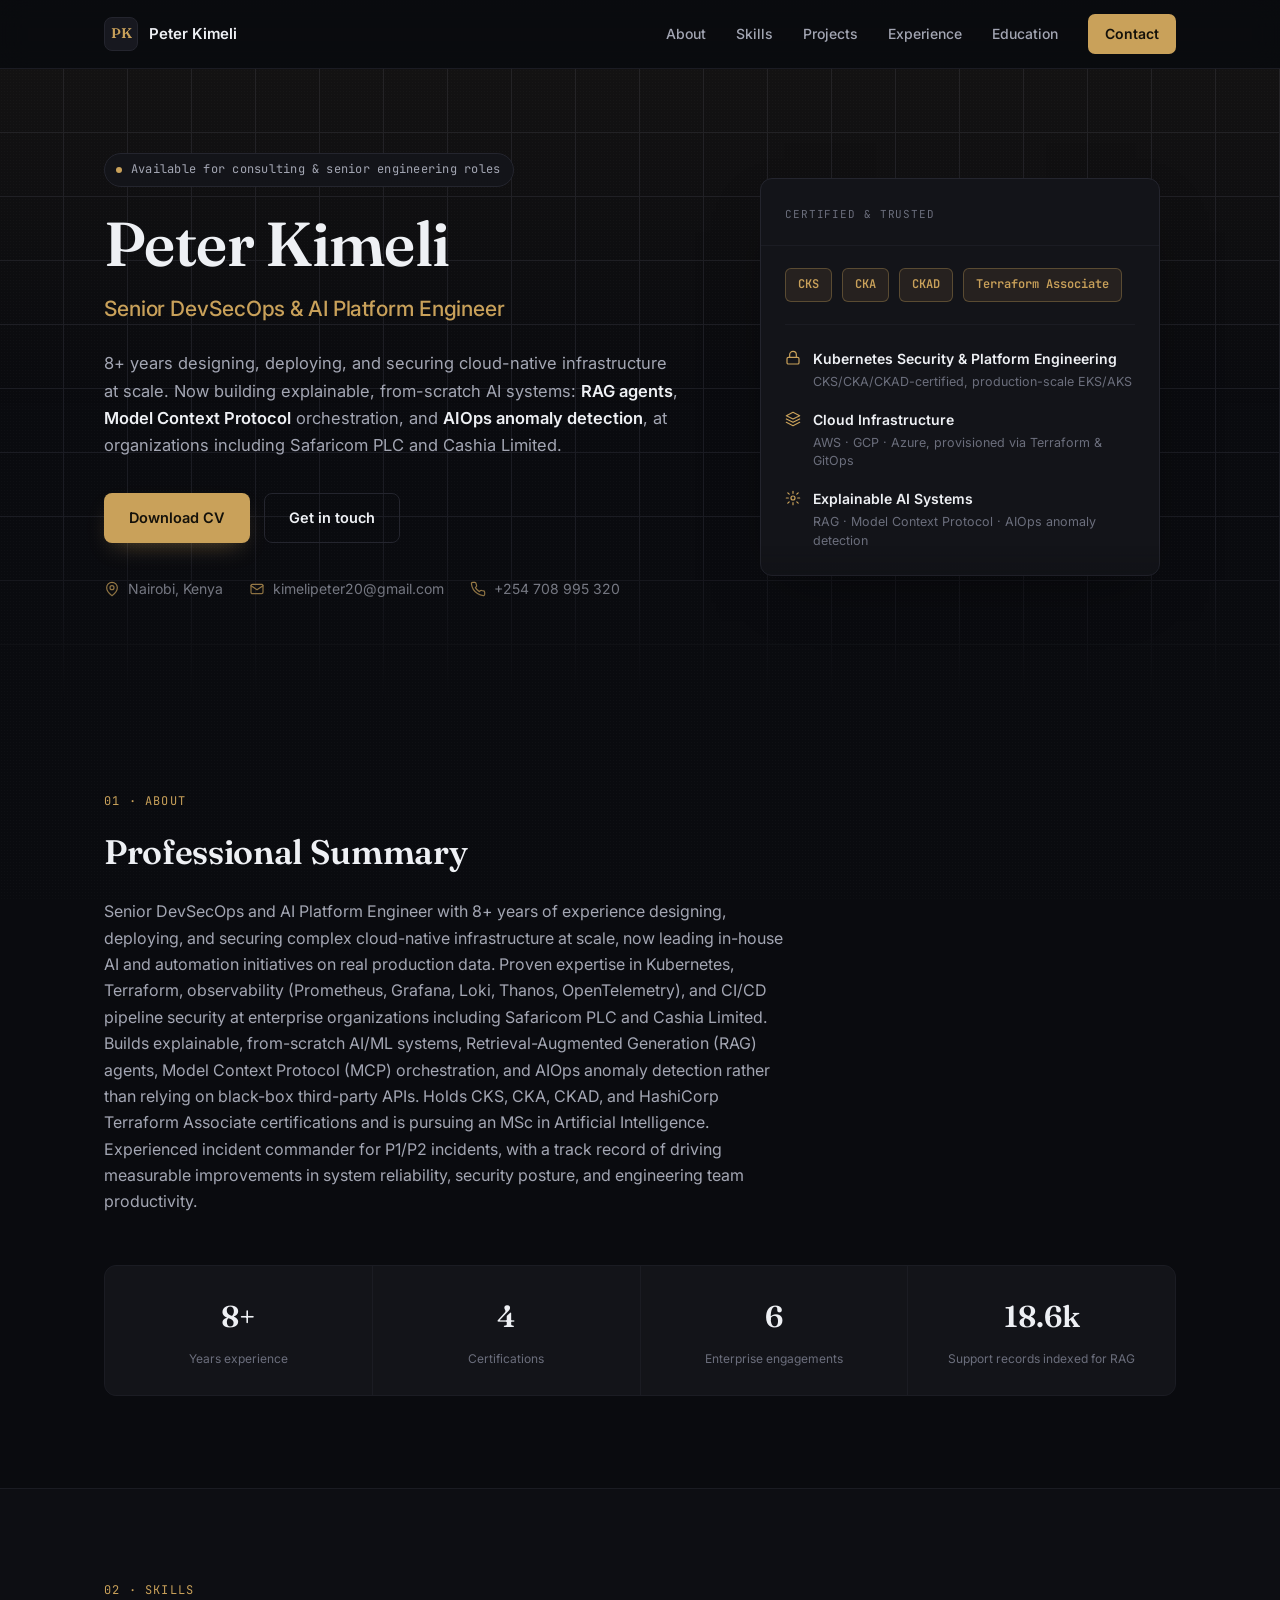
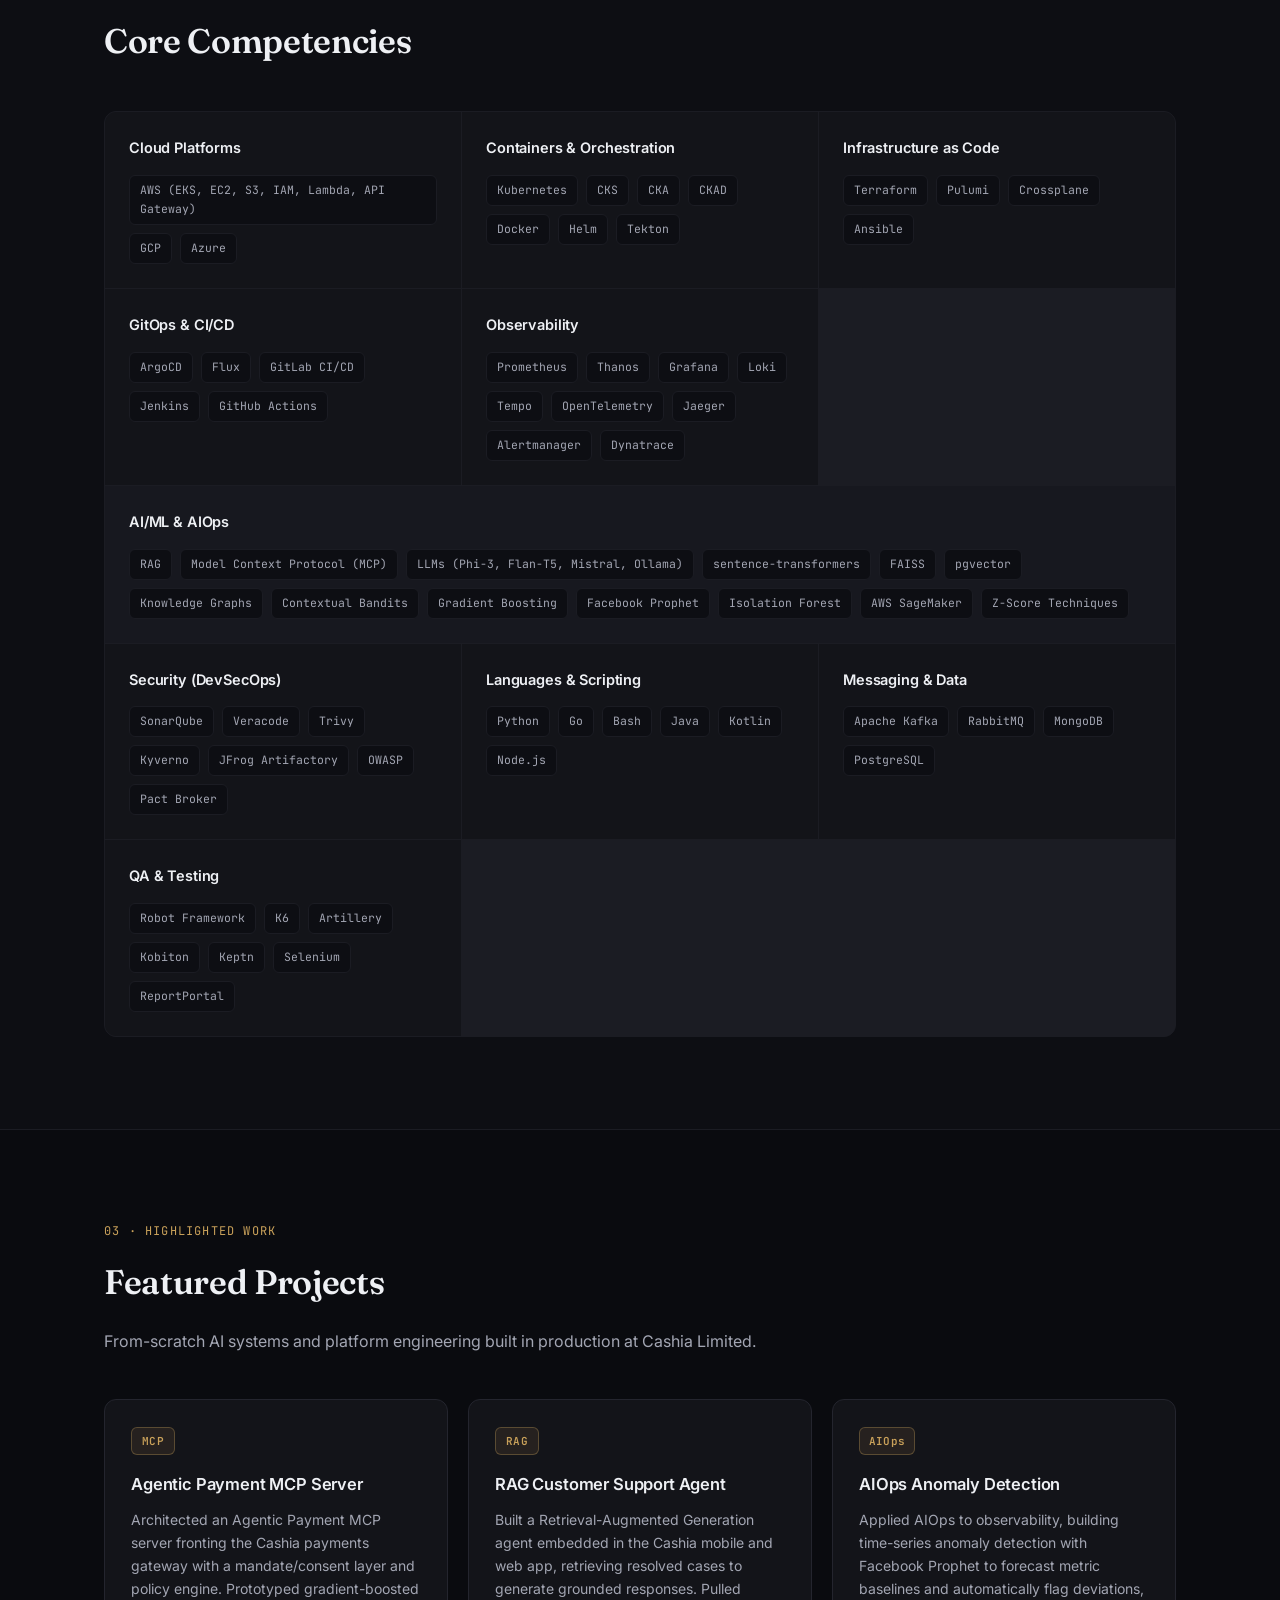
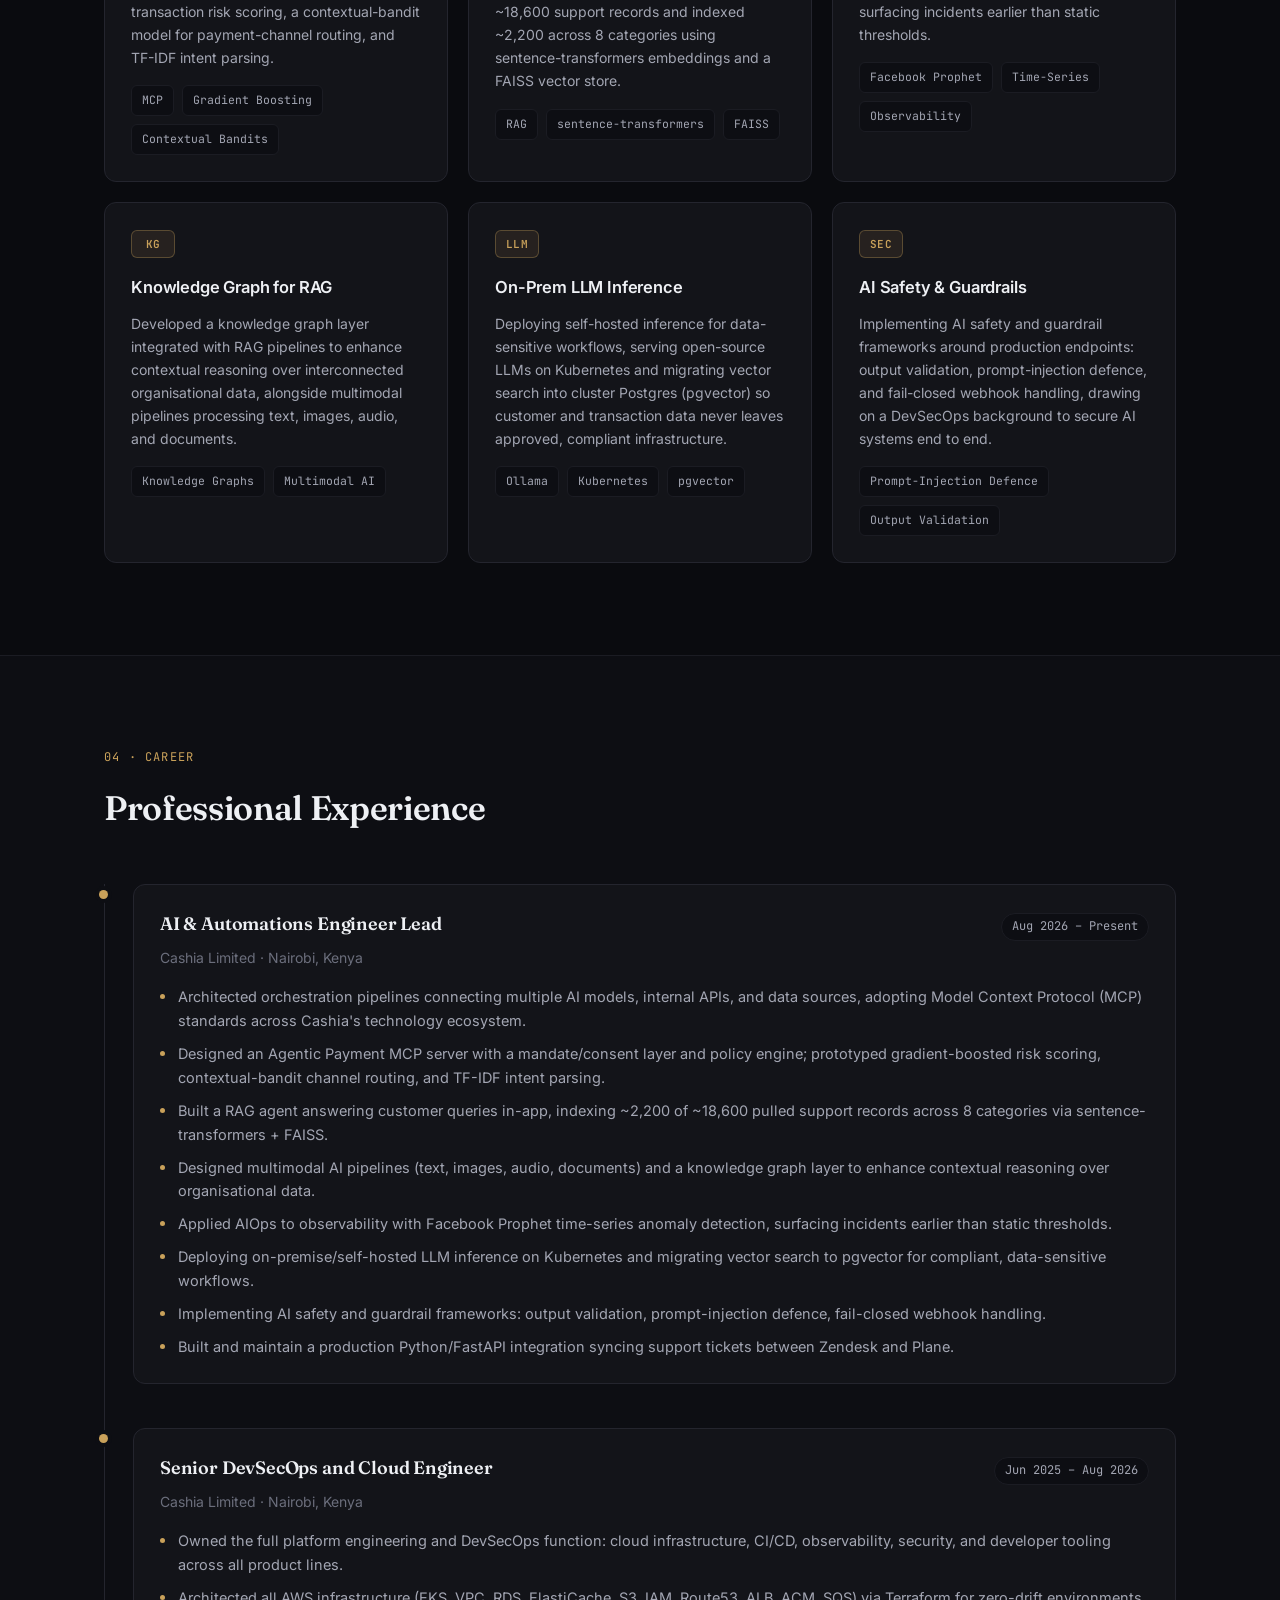
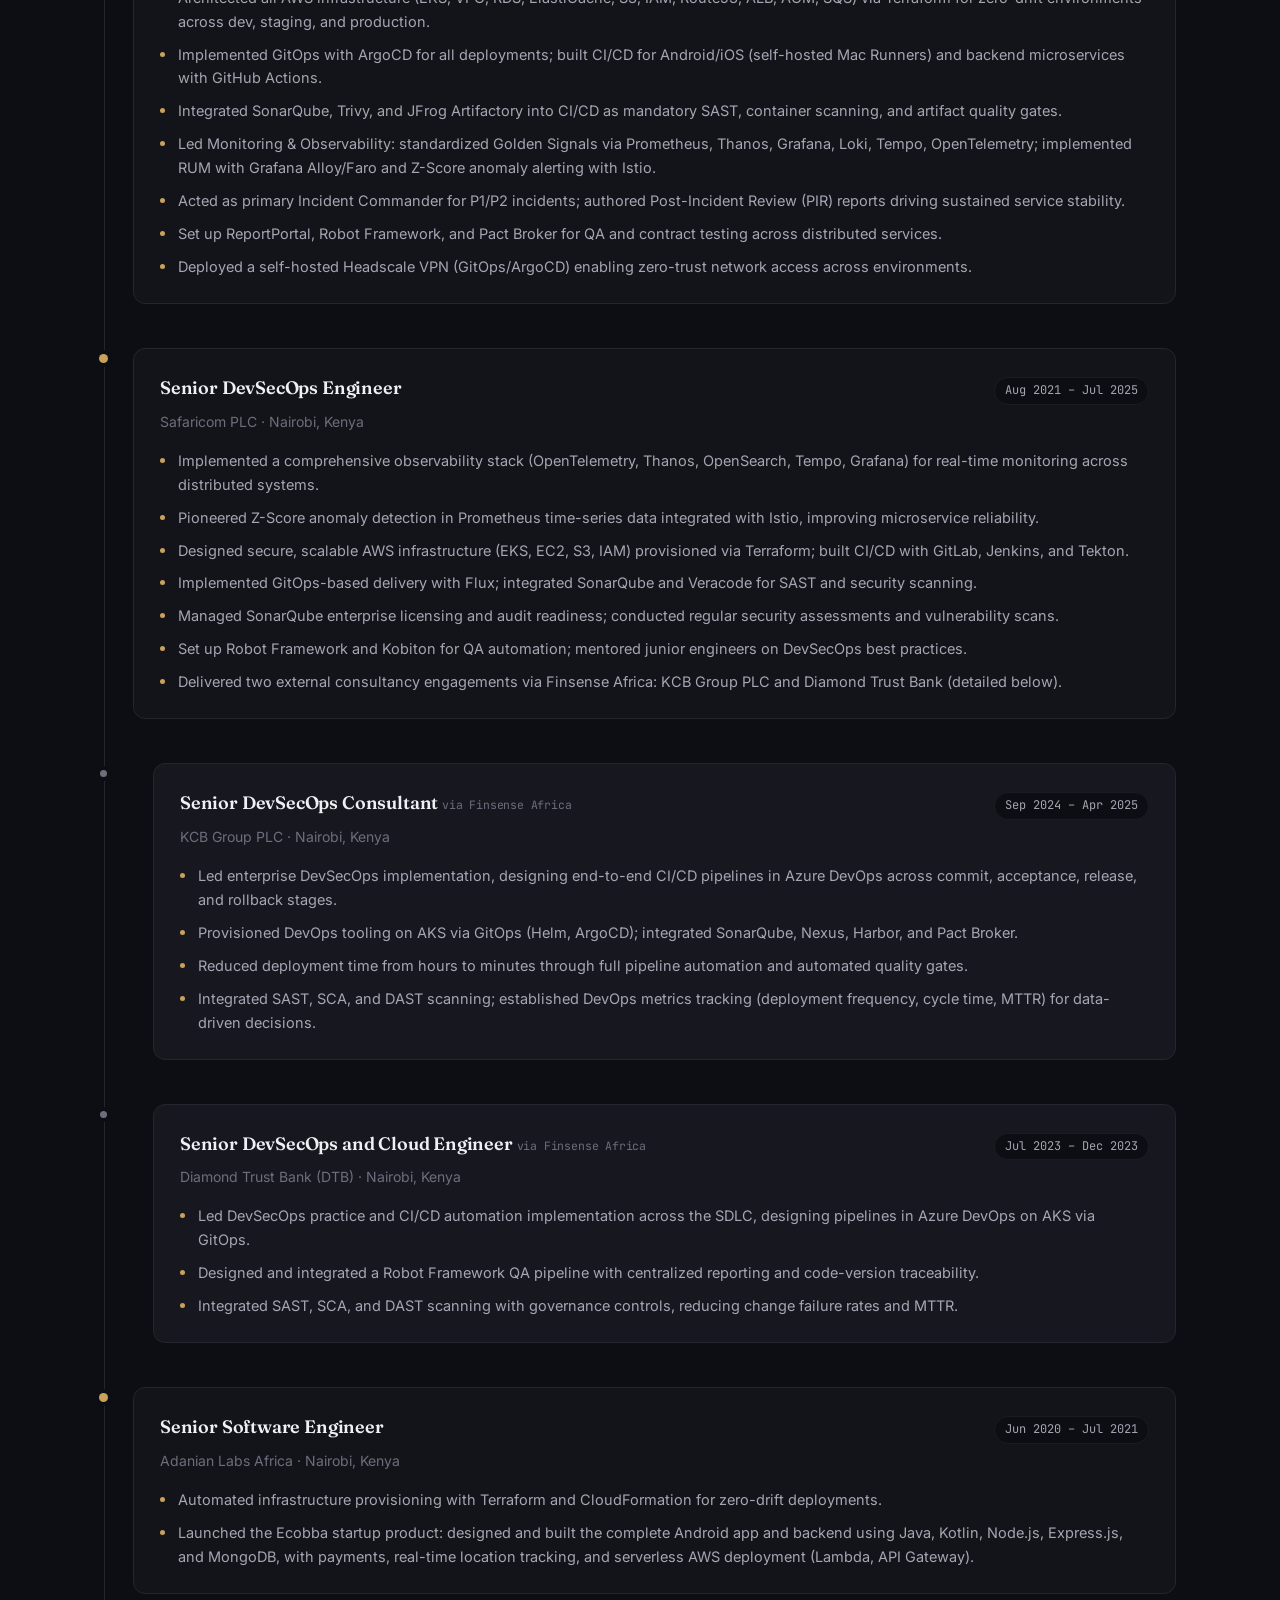
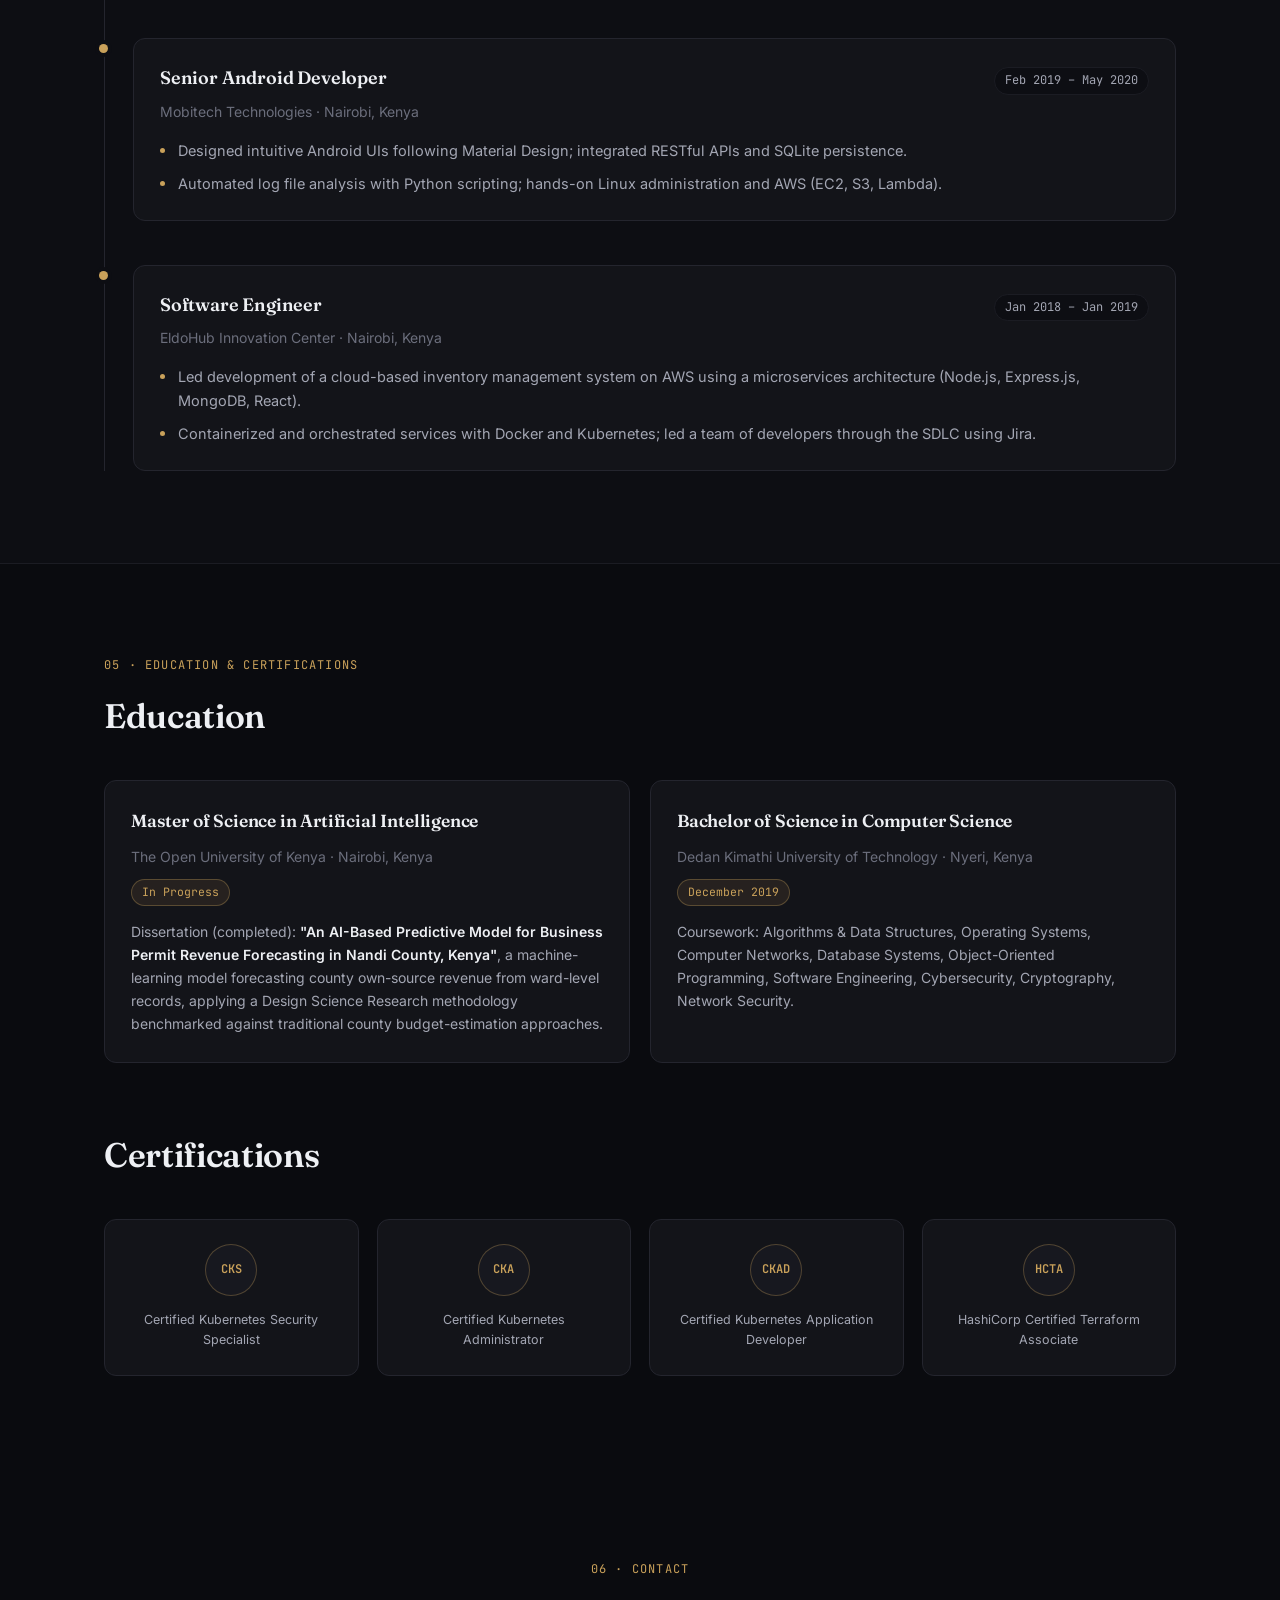
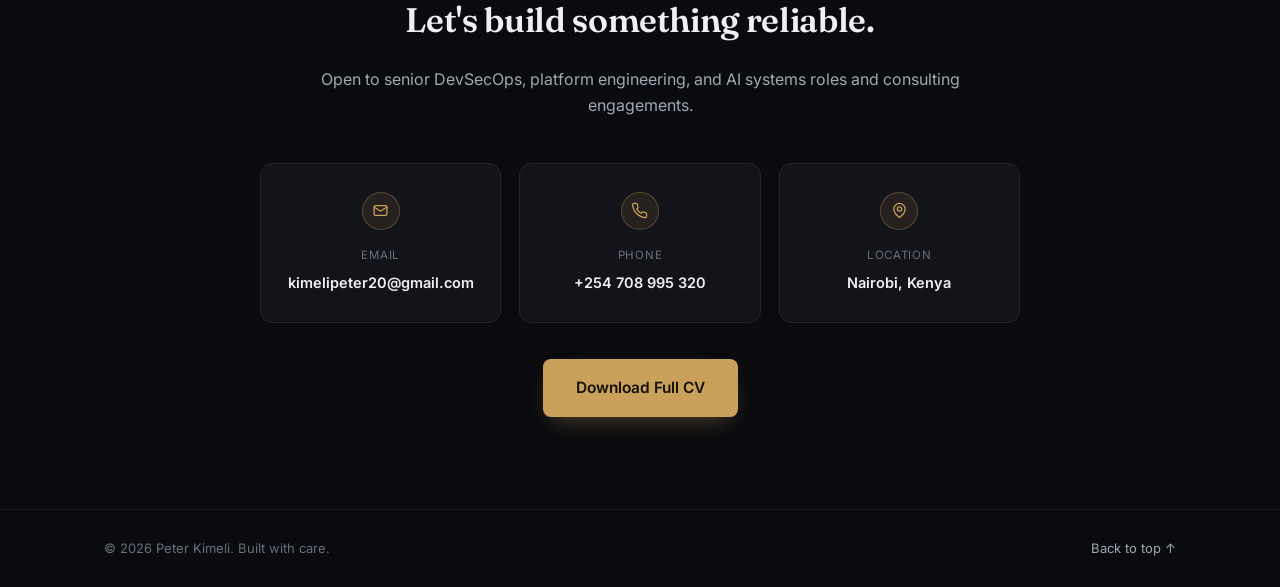
==== commit 9b397299: "Remove em dashes from copy Replace with middle dots for section labels/title, en dashes for date ran" ====
--- a/index.html
+++ b/index.html
@@ -3,8 +3,8 @@
 <head>
 <meta charset="UTF-8">
 <meta name="viewport" content="width=device-width, initial-scale=1.0">
-<title>Peter Kimeli — Senior DevSecOps & AI Platform Engineer</title>
-<meta name="description" content="Peter Kimeli — Senior DevSecOps & AI Platform Engineer. Kubernetes, Terraform, observability, and explainable AI/ML systems (RAG, MCP, AIOps) at scale.">
+<title>Peter Kimeli · Senior DevSecOps & AI Platform Engineer</title>
+<meta name="description" content="Peter Kimeli · Senior DevSecOps & AI Platform Engineer. Kubernetes, Terraform, observability, and explainable AI/ML systems (RAG, MCP, AIOps) at scale.">
 <link rel="icon" href="data:image/svg+xml,<svg xmlns=%22http://www.w3.org/2000/svg%22 viewBox=%220 0 100 100%22><rect width=%22100%22 height=%22100%22 rx=%2222%22 fill=%22%230a0b0f%22/><text x=%2250%22 y=%2258%22 font-family=%22Georgia,serif%22 font-size=%2238%22 fill=%22%23c9a15a%22 text-anchor=%22middle%22>PK</text></svg>">
 <link rel="preconnect" href="https://fonts.googleapis.com">
 <link rel="preconnect" href="https://fonts.gstatic.com" crossorigin>
@@ -43,7 +43,7 @@
         <p class="eyebrow"><span class="status-dot"></span> Available for consulting &amp; senior engineering roles</p>
         <h1>Peter Kimeli</h1>
         <h2 class="hero-title">Senior DevSecOps &amp; AI Platform Engineer</h2>
-        <p class="hero-desc">8+ years designing, deploying, and securing cloud-native infrastructure at scale — now building explainable,
+        <p class="hero-desc">8+ years designing, deploying, and securing cloud-native infrastructure at scale. Now building explainable,
           from-scratch AI systems: <span class="hl">RAG agents</span>, <span class="hl">Model Context Protocol</span> orchestration,
           and <span class="hl">AIOps anomaly detection</span>, at organizations including Safaricom PLC and Cashia Limited.</p>
         <div class="hero-actions">
@@ -112,7 +112,7 @@
   <!-- ABOUT -->
   <section id="about" class="section">
     <div class="container">
-      <p class="section-label">01 — About</p>
+      <p class="section-label">01 · About</p>
       <h2 class="section-title">Professional Summary</h2>
       <p class="section-lead">
         Senior DevSecOps and AI Platform Engineer with 8+ years of experience designing, deploying, and securing complex
@@ -137,7 +137,7 @@
   <!-- SKILLS -->
   <section id="skills" class="section section-alt">
     <div class="container">
-      <p class="section-label">02 — Skills</p>
+      <p class="section-label">02 · Skills</p>
       <h2 class="section-title">Core Competencies</h2>
       <div class="skills-grid">
 
@@ -218,7 +218,7 @@
   <!-- PROJECTS -->
   <section id="projects" class="section">
     <div class="container">
-      <p class="section-label">03 — Highlighted Work</p>
+      <p class="section-label">03 · Highlighted Work</p>
       <h2 class="section-title">Featured Projects</h2>
       <p class="section-lead">From-scratch AI systems and platform engineering built in production at Cashia Limited.</p>
 
@@ -246,7 +246,7 @@
           <span class="project-badge">AIOps</span>
           <h3>AIOps Anomaly Detection</h3>
           <p>Applied AIOps to observability, building time-series anomaly detection with Facebook Prophet to forecast
-             metric baselines and automatically flag deviations — surfacing incidents earlier than static thresholds.</p>
+             metric baselines and automatically flag deviations, surfacing incidents earlier than static thresholds.</p>
           <div class="tags"><span>Facebook Prophet</span><span>Time-Series</span><span>Observability</span></div>
         </article>
 
@@ -270,8 +270,8 @@
         <article class="project-card">
           <span class="project-badge">SEC</span>
           <h3>AI Safety &amp; Guardrails</h3>
-          <p>Implementing AI safety and guardrail frameworks around production endpoints — output validation,
-             prompt-injection defence, and fail-closed webhook handling — drawing on a DevSecOps background to secure
+          <p>Implementing AI safety and guardrail frameworks around production endpoints: output validation,
+             prompt-injection defence, and fail-closed webhook handling, drawing on a DevSecOps background to secure
              AI systems end to end.</p>
           <div class="tags"><span>Prompt-Injection Defence</span><span>Output Validation</span></div>
         </article>
@@ -283,7 +283,7 @@
   <!-- EXPERIENCE -->
   <section id="experience" class="section section-alt">
     <div class="container">
-      <p class="section-label">04 — Career</p>
+      <p class="section-label">04 · Career</p>
       <h2 class="section-title">Professional Experience</h2>
 
       <div class="timeline">
@@ -293,7 +293,7 @@
           <div class="timeline-content">
             <div class="timeline-head">
               <h3>AI &amp; Automations Engineer Lead</h3>
-              <span class="timeline-date">Aug 2026 — Present</span>
+              <span class="timeline-date">Aug 2026 – Present</span>
             </div>
             <p class="timeline-org">Cashia Limited · Nairobi, Kenya</p>
             <ul>
@@ -303,7 +303,7 @@
               <li>Designed multimodal AI pipelines (text, images, audio, documents) and a knowledge graph layer to enhance contextual reasoning over organisational data.</li>
               <li>Applied AIOps to observability with Facebook Prophet time-series anomaly detection, surfacing incidents earlier than static thresholds.</li>
               <li>Deploying on-premise/self-hosted LLM inference on Kubernetes and migrating vector search to pgvector for compliant, data-sensitive workflows.</li>
-              <li>Implementing AI safety and guardrail frameworks — output validation, prompt-injection defence, fail-closed webhook handling.</li>
+              <li>Implementing AI safety and guardrail frameworks: output validation, prompt-injection defence, fail-closed webhook handling.</li>
               <li>Built and maintain a production Python/FastAPI integration syncing support tickets between Zendesk and Plane.</li>
             </ul>
           </div>
@@ -314,15 +314,15 @@
           <div class="timeline-content">
             <div class="timeline-head">
               <h3>Senior DevSecOps and Cloud Engineer</h3>
-              <span class="timeline-date">Jun 2025 — Aug 2026</span>
+              <span class="timeline-date">Jun 2025 – Aug 2026</span>
             </div>
             <p class="timeline-org">Cashia Limited · Nairobi, Kenya</p>
             <ul>
-              <li>Owned the full platform engineering and DevSecOps function — cloud infrastructure, CI/CD, observability, security, and developer tooling across all product lines.</li>
+              <li>Owned the full platform engineering and DevSecOps function: cloud infrastructure, CI/CD, observability, security, and developer tooling across all product lines.</li>
               <li>Architected all AWS infrastructure (EKS, VPC, RDS, ElastiCache, S3, IAM, Route53, ALB, ACM, SQS) via Terraform for zero-drift environments across dev, staging, and production.</li>
               <li>Implemented GitOps with ArgoCD for all deployments; built CI/CD for Android/iOS (self-hosted Mac Runners) and backend microservices with GitHub Actions.</li>
               <li>Integrated SonarQube, Trivy, and JFrog Artifactory into CI/CD as mandatory SAST, container scanning, and artifact quality gates.</li>
-              <li>Led Monitoring &amp; Observability — standardized Golden Signals via Prometheus, Thanos, Grafana, Loki, Tempo, OpenTelemetry; implemented RUM with Grafana Alloy/Faro and Z-Score anomaly alerting with Istio.</li>
+              <li>Led Monitoring &amp; Observability: standardized Golden Signals via Prometheus, Thanos, Grafana, Loki, Tempo, OpenTelemetry; implemented RUM with Grafana Alloy/Faro and Z-Score anomaly alerting with Istio.</li>
               <li>Acted as primary Incident Commander for P1/P2 incidents; authored Post-Incident Review (PIR) reports driving sustained service stability.</li>
               <li>Set up ReportPortal, Robot Framework, and Pact Broker for QA and contract testing across distributed services.</li>
               <li>Deployed a self-hosted Headscale VPN (GitOps/ArgoCD) enabling zero-trust network access across environments.</li>
@@ -335,7 +335,7 @@
           <div class="timeline-content">
             <div class="timeline-head">
               <h3>Senior DevSecOps Engineer</h3>
-              <span class="timeline-date">Aug 2021 — Jul 2025</span>
+              <span class="timeline-date">Aug 2021 – Jul 2025</span>
             </div>
             <p class="timeline-org">Safaricom PLC · Nairobi, Kenya</p>
             <ul>
@@ -345,7 +345,7 @@
               <li>Implemented GitOps-based delivery with Flux; integrated SonarQube and Veracode for SAST and security scanning.</li>
               <li>Managed SonarQube enterprise licensing and audit readiness; conducted regular security assessments and vulnerability scans.</li>
               <li>Set up Robot Framework and Kobiton for QA automation; mentored junior engineers on DevSecOps best practices.</li>
-              <li>Delivered two external consultancy engagements via Finsense Africa — KCB Group PLC and Diamond Trust Bank (detailed below).</li>
+              <li>Delivered two external consultancy engagements via Finsense Africa: KCB Group PLC and Diamond Trust Bank (detailed below).</li>
             </ul>
           </div>
         </article>
@@ -355,7 +355,7 @@
           <div class="timeline-content">
             <div class="timeline-head">
               <h3>Senior DevSecOps Consultant <span class="via">via Finsense Africa</span></h3>
-              <span class="timeline-date">Sep 2024 — Apr 2025</span>
+              <span class="timeline-date">Sep 2024 – Apr 2025</span>
             </div>
             <p class="timeline-org">KCB Group PLC · Nairobi, Kenya</p>
             <ul>
@@ -372,7 +372,7 @@
           <div class="timeline-content">
             <div class="timeline-head">
               <h3>Senior DevSecOps and Cloud Engineer <span class="via">via Finsense Africa</span></h3>
-              <span class="timeline-date">Jul 2023 — Dec 2023</span>
+              <span class="timeline-date">Jul 2023 – Dec 2023</span>
             </div>
             <p class="timeline-org">Diamond Trust Bank (DTB) · Nairobi, Kenya</p>
             <ul>
@@ -388,12 +388,12 @@
           <div class="timeline-content">
             <div class="timeline-head">
               <h3>Senior Software Engineer</h3>
-              <span class="timeline-date">Jun 2020 — Jul 2021</span>
+              <span class="timeline-date">Jun 2020 – Jul 2021</span>
             </div>
             <p class="timeline-org">Adanian Labs Africa · Nairobi, Kenya</p>
             <ul>
               <li>Automated infrastructure provisioning with Terraform and CloudFormation for zero-drift deployments.</li>
-              <li>Launched the Ecobba startup product — designed and built the complete Android app and backend using Java, Kotlin, Node.js, Express.js, and MongoDB, with payments, real-time location tracking, and serverless AWS deployment (Lambda, API Gateway).</li>
+              <li>Launched the Ecobba startup product: designed and built the complete Android app and backend using Java, Kotlin, Node.js, Express.js, and MongoDB, with payments, real-time location tracking, and serverless AWS deployment (Lambda, API Gateway).</li>
             </ul>
           </div>
         </article>
@@ -403,7 +403,7 @@
           <div class="timeline-content">
             <div class="timeline-head">
               <h3>Senior Android Developer</h3>
-              <span class="timeline-date">Feb 2019 — May 2020</span>
+              <span class="timeline-date">Feb 2019 – May 2020</span>
             </div>
             <p class="timeline-org">Mobitech Technologies · Nairobi, Kenya</p>
             <ul>
@@ -418,7 +418,7 @@
           <div class="timeline-content">
             <div class="timeline-head">
               <h3>Software Engineer</h3>
-              <span class="timeline-date">Jan 2018 — Jan 2019</span>
+              <span class="timeline-date">Jan 2018 – Jan 2019</span>
             </div>
             <p class="timeline-org">EldoHub Innovation Center · Nairobi, Kenya</p>
             <ul>
@@ -435,21 +435,21 @@
   <!-- EDUCATION & CERTS -->
   <section id="education" class="section">
     <div class="container">
-      <p class="section-label">05 — Education &amp; Certifications</p>
+      <p class="section-label">05 · Education &amp; Certifications</p>
       <h2 class="section-title">Education</h2>
 
       <div class="edu-grid">
         <div class="edu-card">
-          <h3>Master of Science — Artificial Intelligence</h3>
+          <h3>Master of Science in Artificial Intelligence</h3>
           <p class="edu-org">The Open University of Kenya · Nairobi, Kenya</p>
           <p class="edu-status">In Progress</p>
           <p class="edu-desc">Dissertation (completed): <em>"An AI-Based Predictive Model for Business Permit Revenue
-             Forecasting in Nandi County, Kenya"</em> — a machine-learning model forecasting county own-source revenue
+             Forecasting in Nandi County, Kenya"</em>, a machine-learning model forecasting county own-source revenue
              from ward-level records, applying a Design Science Research methodology benchmarked against traditional
              county budget-estimation approaches.</p>
         </div>
         <div class="edu-card">
-          <h3>Bachelor of Science — Computer Science</h3>
+          <h3>Bachelor of Science in Computer Science</h3>
           <p class="edu-org">Dedan Kimathi University of Technology · Nyeri, Kenya</p>
           <p class="edu-status">December 2019</p>
           <p class="edu-desc">Coursework: Algorithms &amp; Data Structures, Operating Systems, Computer Networks,
@@ -470,7 +470,7 @@
   <!-- CONTACT -->
   <section id="contact" class="section section-contact">
     <div class="container contact-inner">
-      <p class="section-label">06 — Contact</p>
+      <p class="section-label">06 · Contact</p>
       <h2 class="section-title">Let's build something reliable.</h2>
       <p class="section-lead">Open to senior DevSecOps, platform engineering, and AI systems roles and consulting engagements.</p>
       <div class="contact-cards">
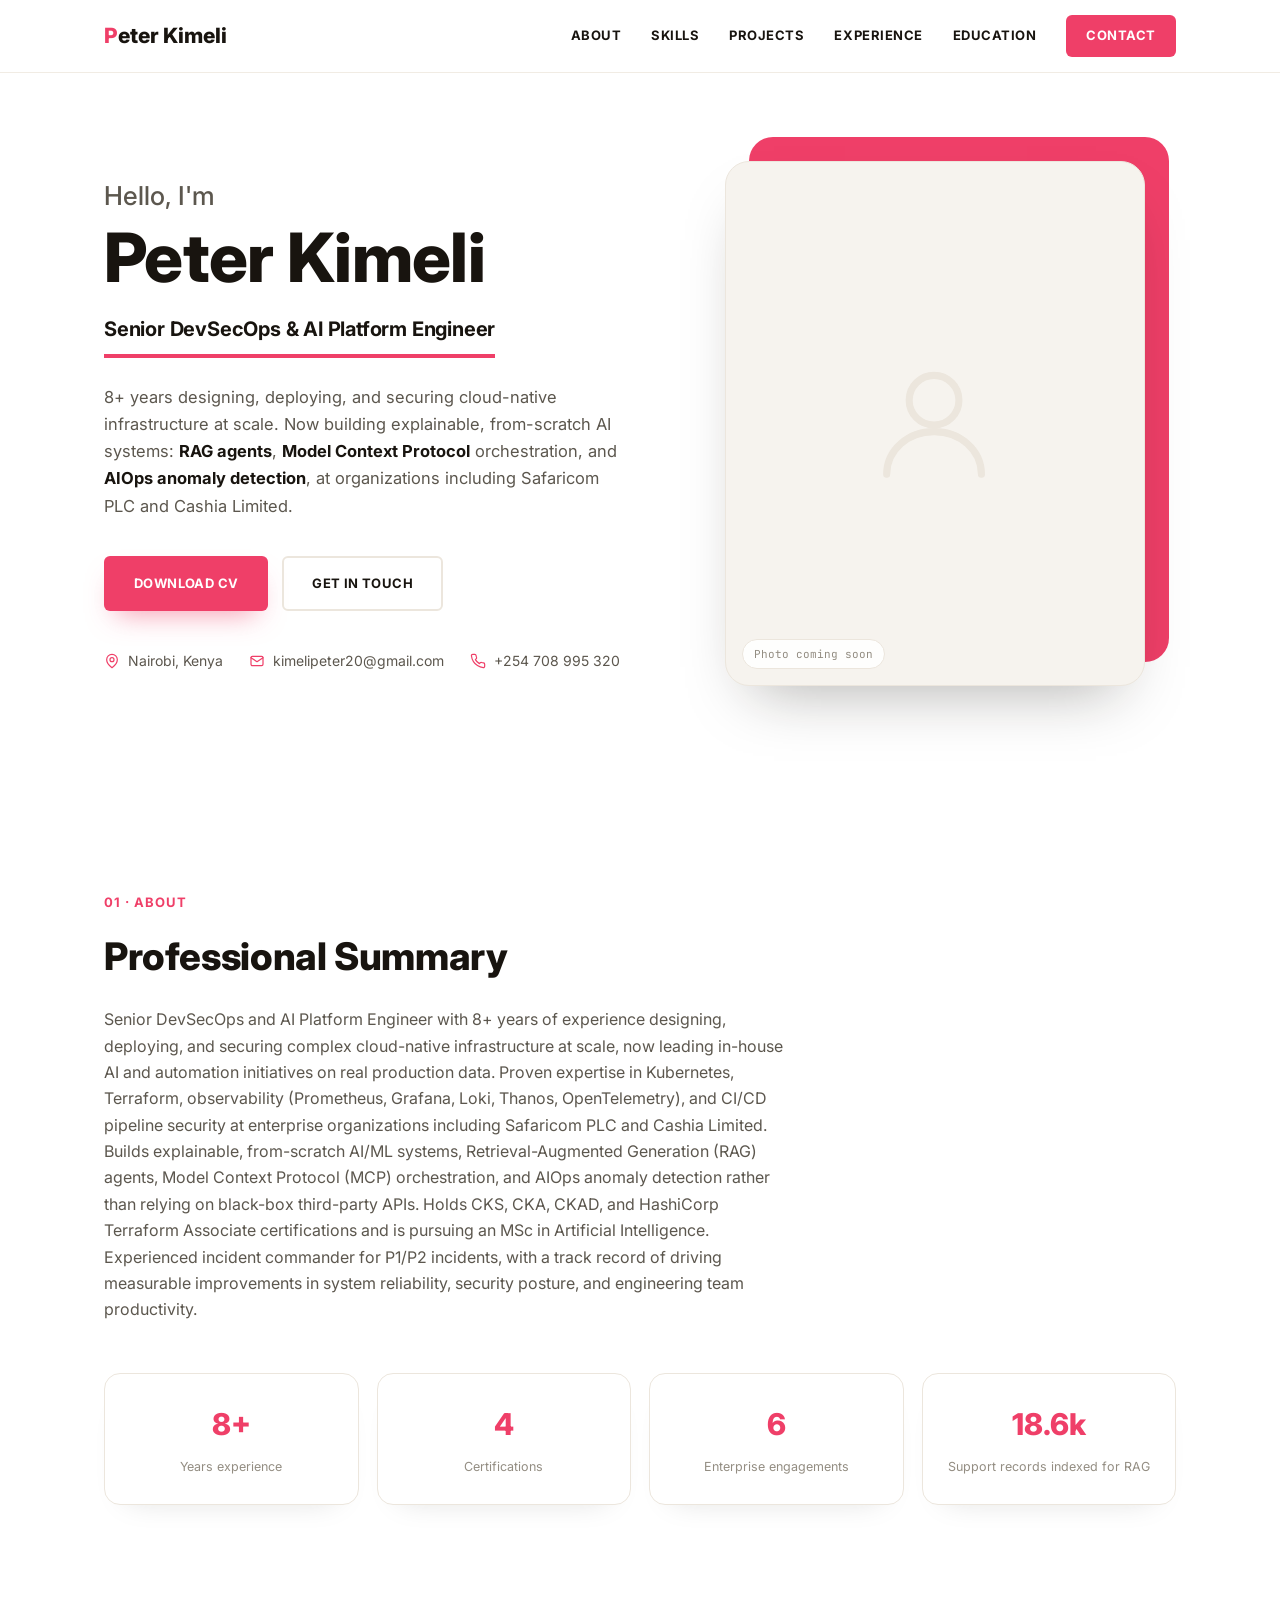
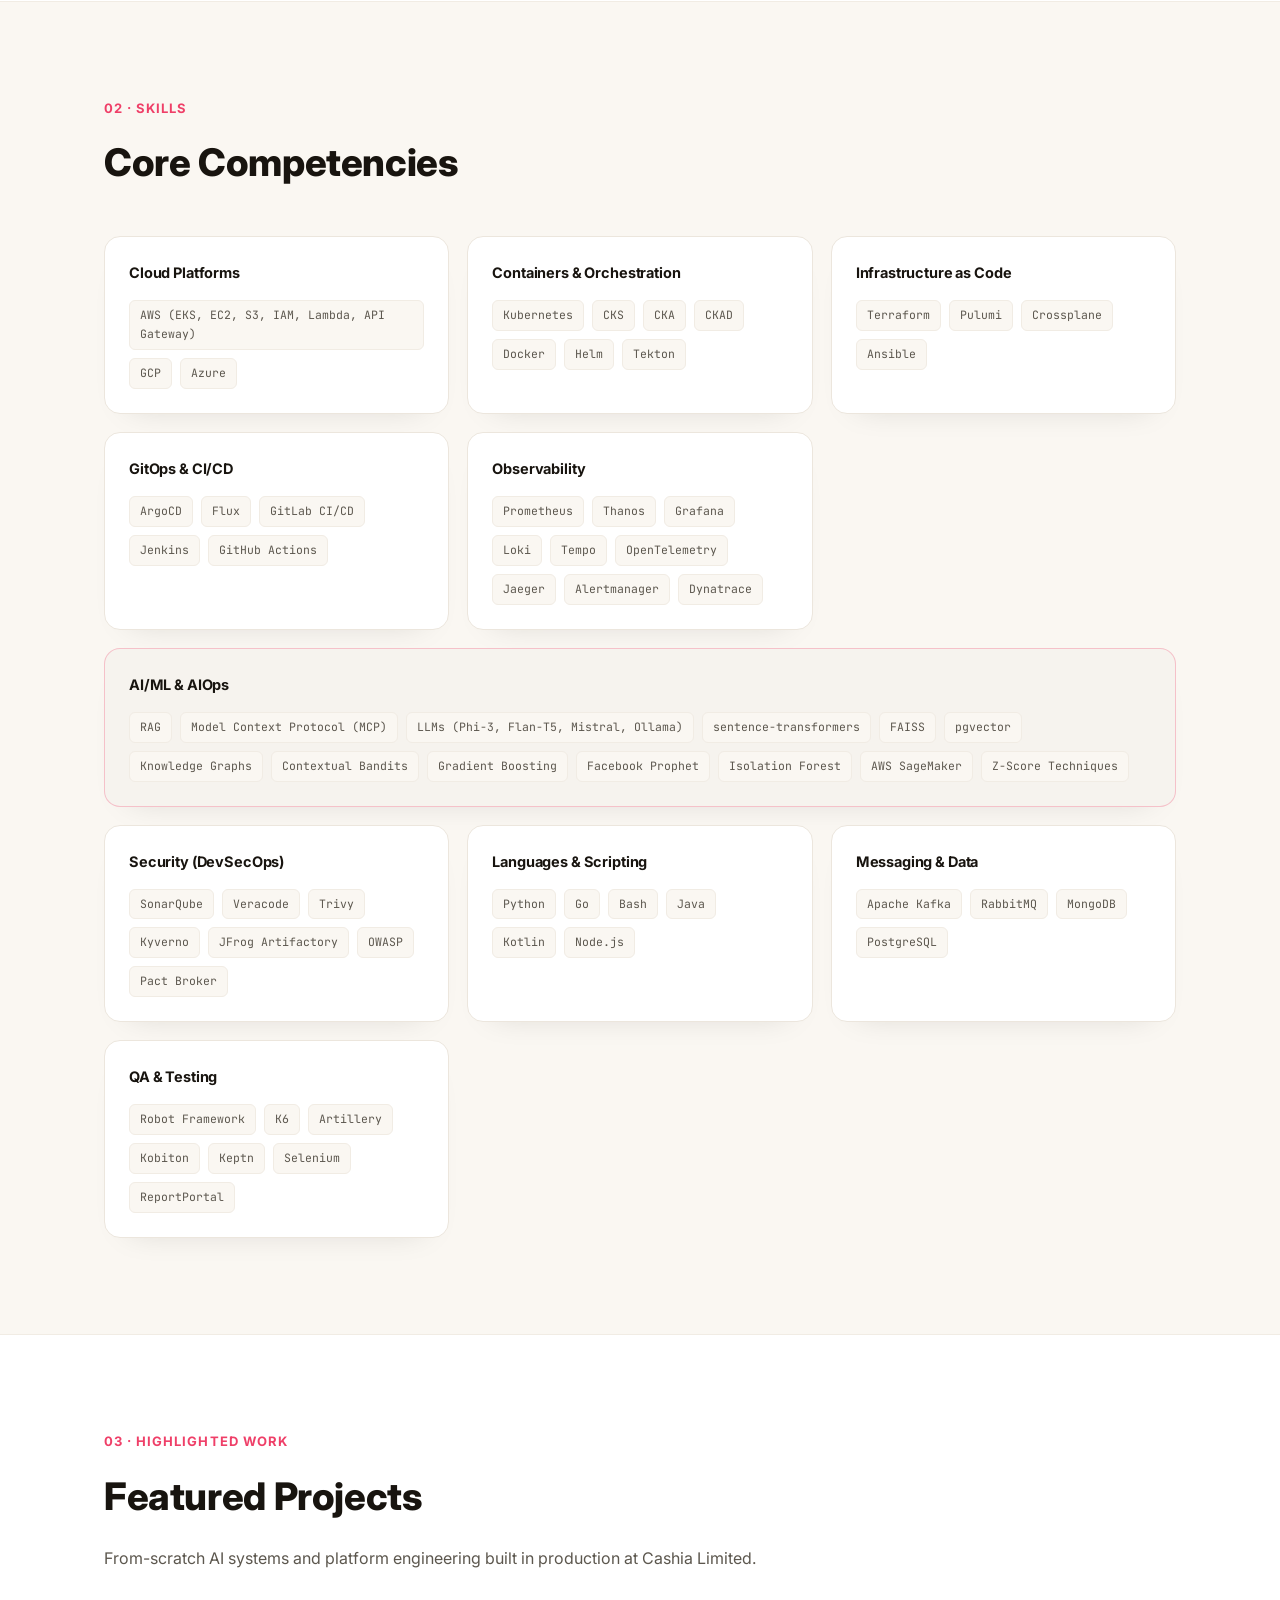
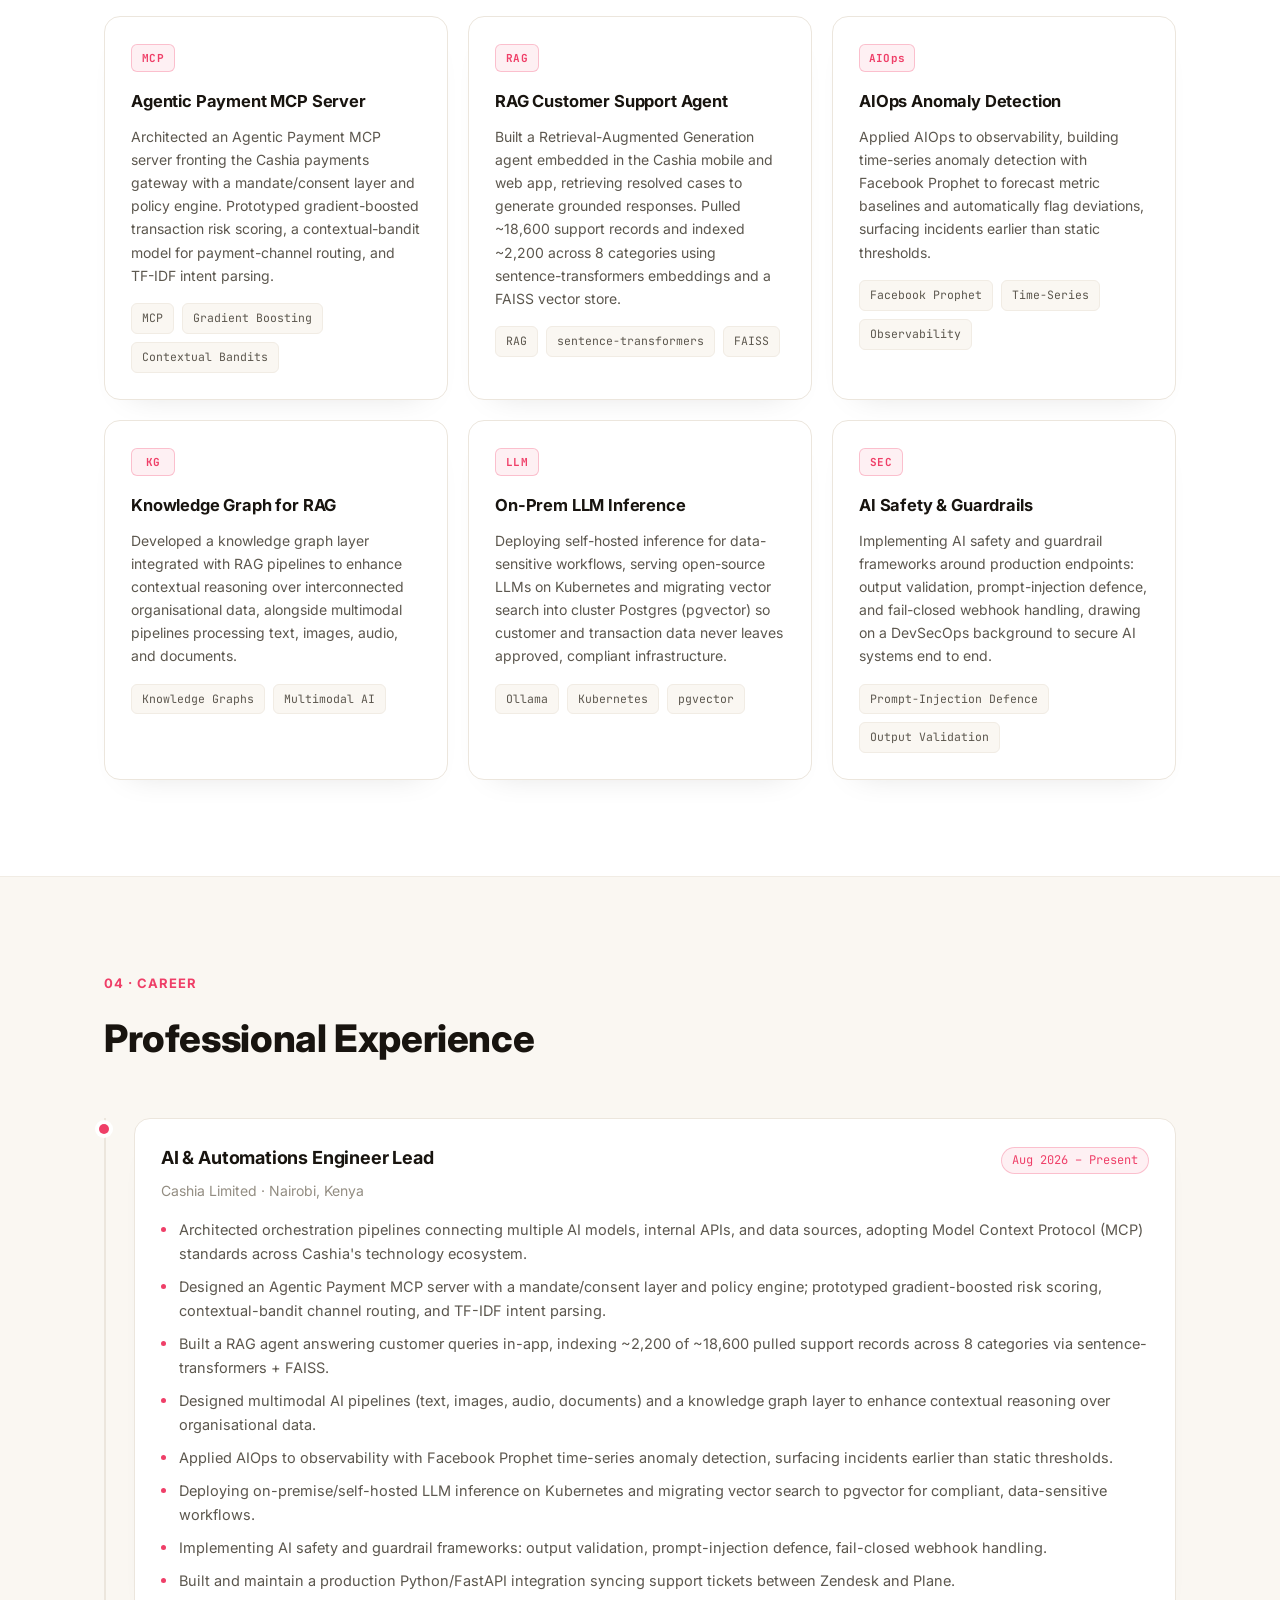
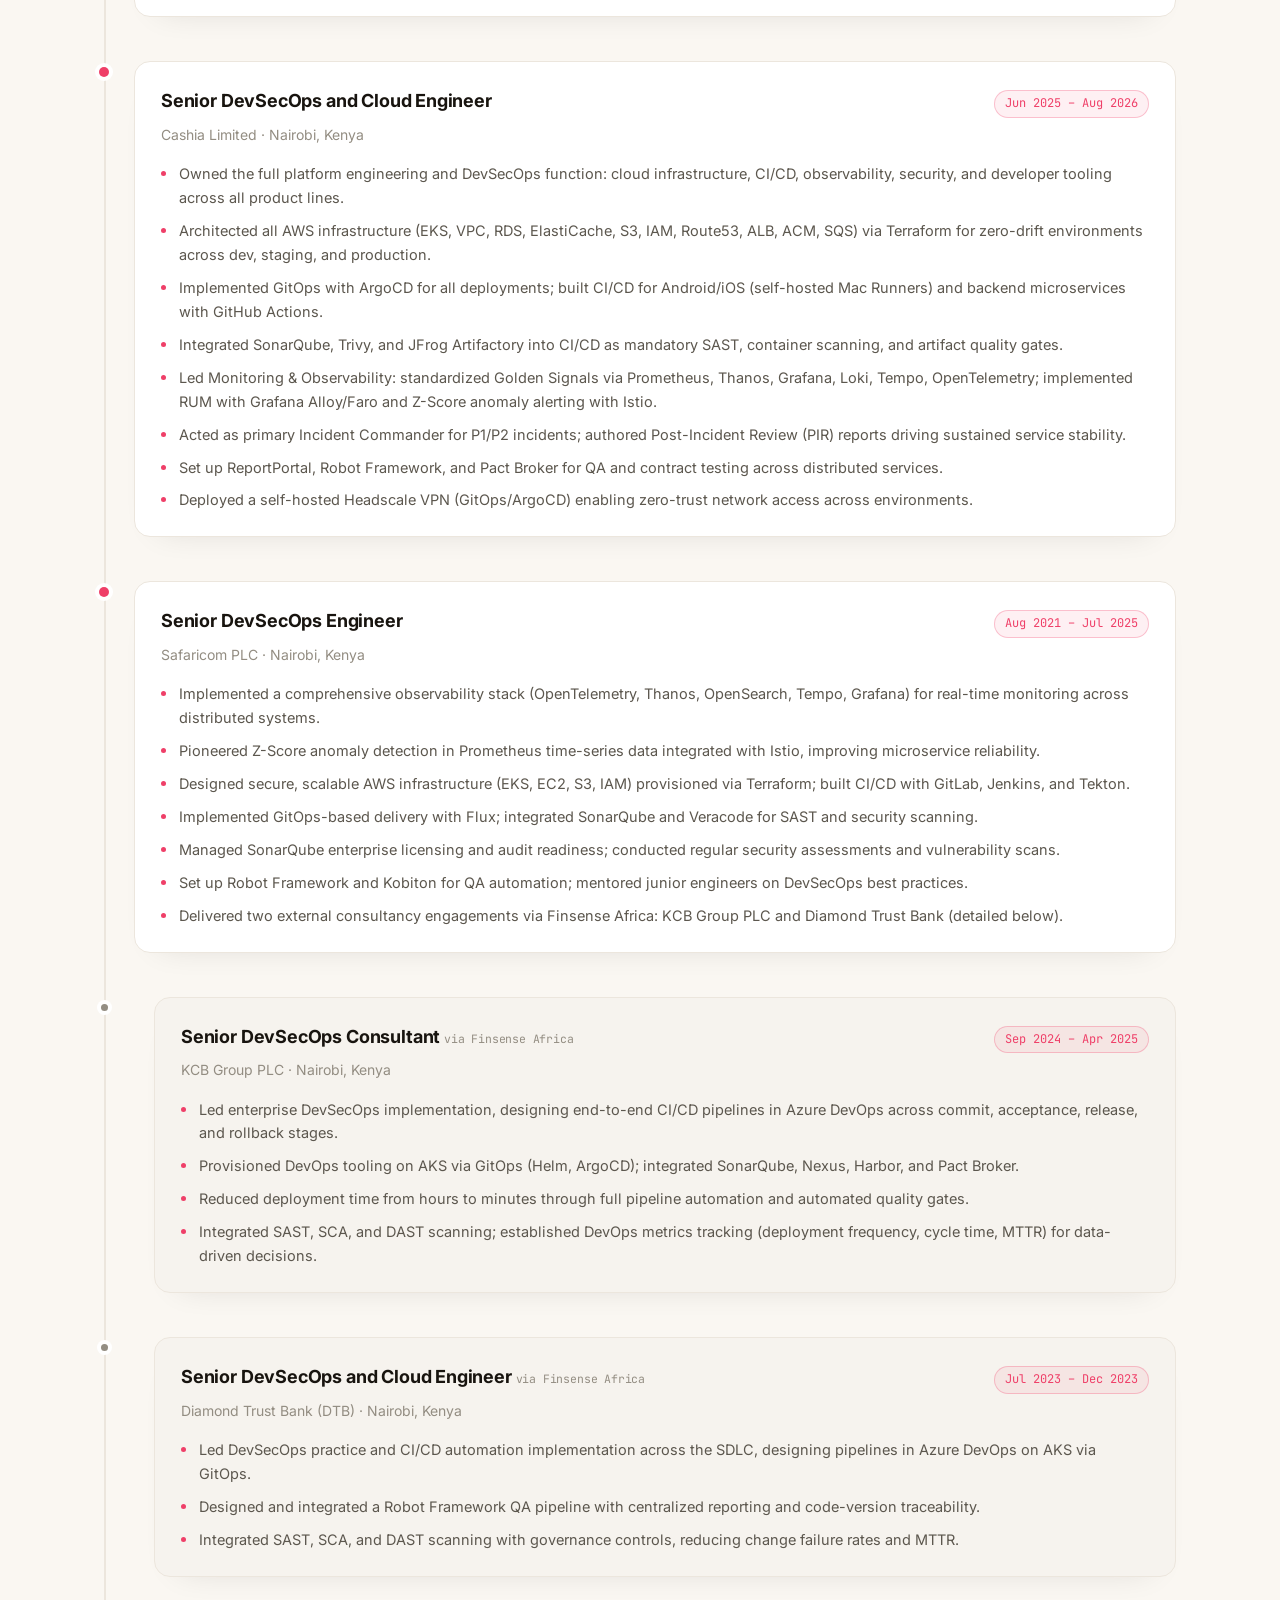
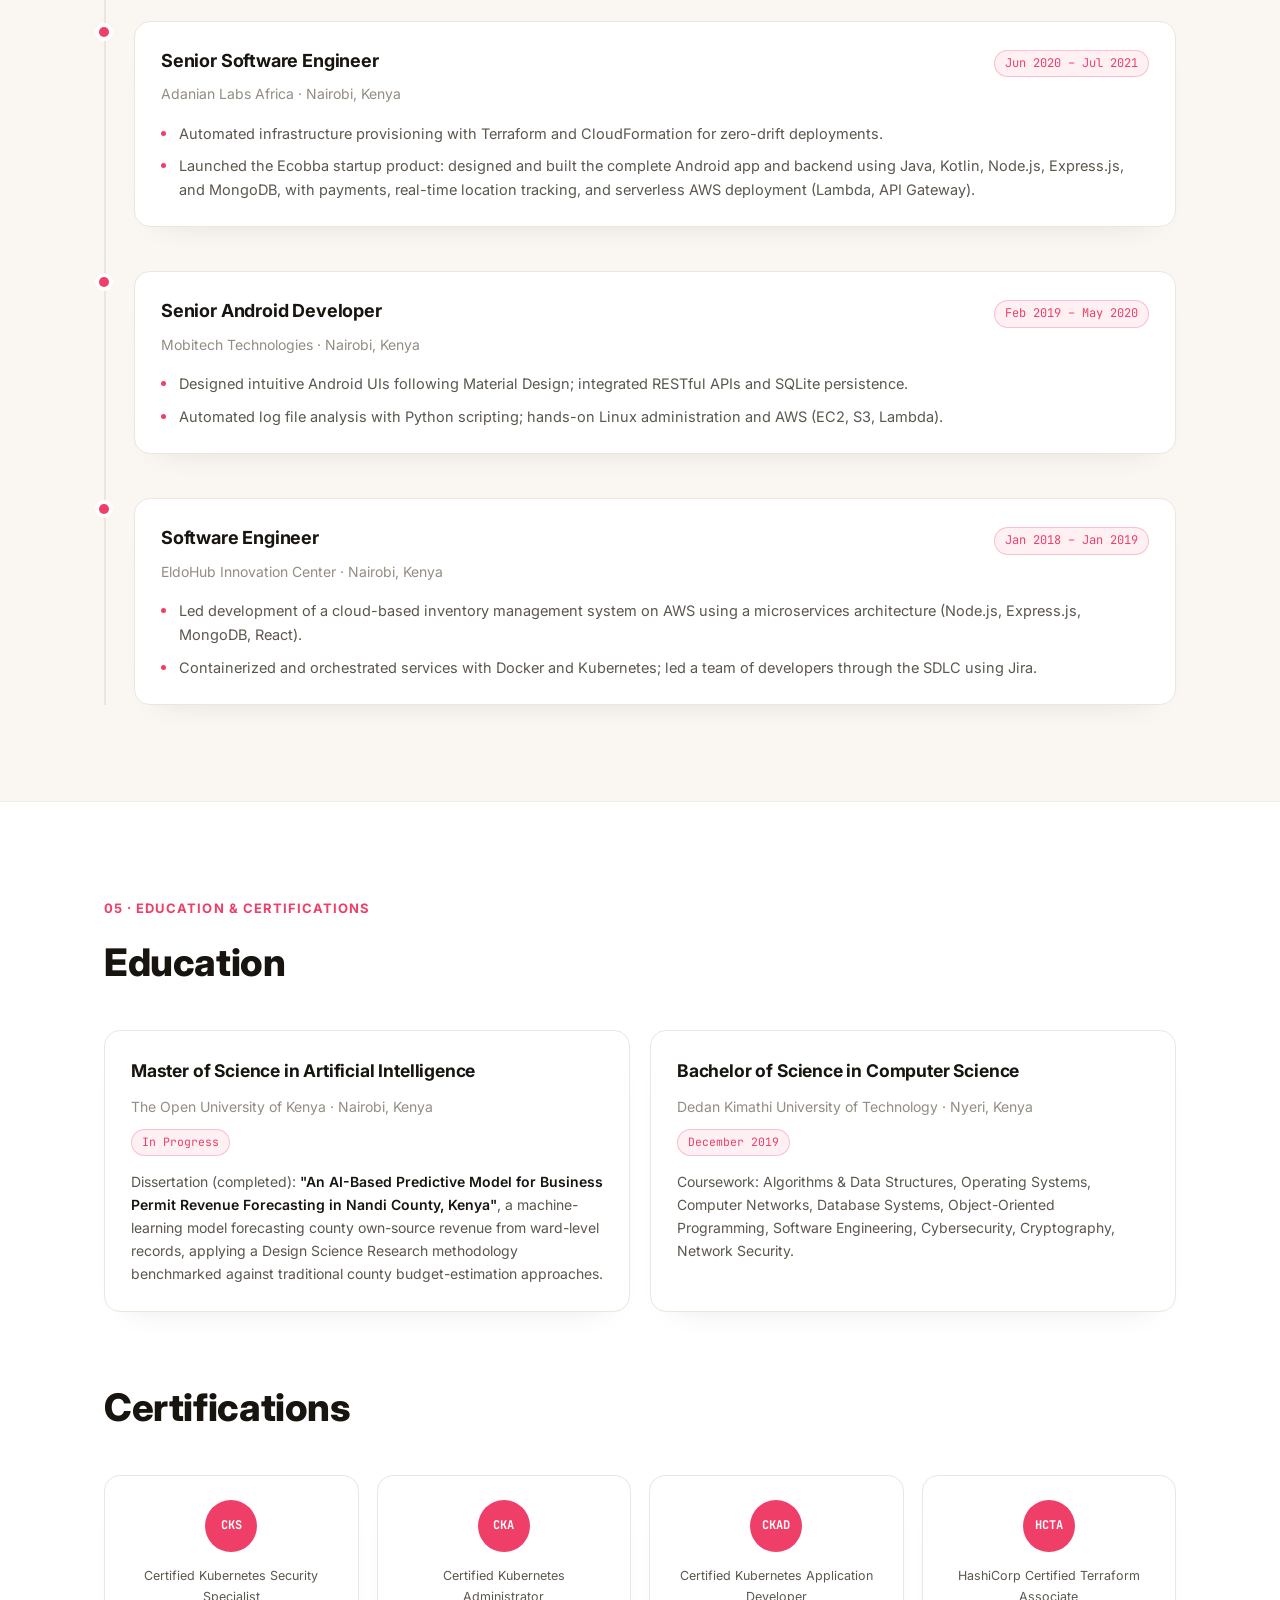
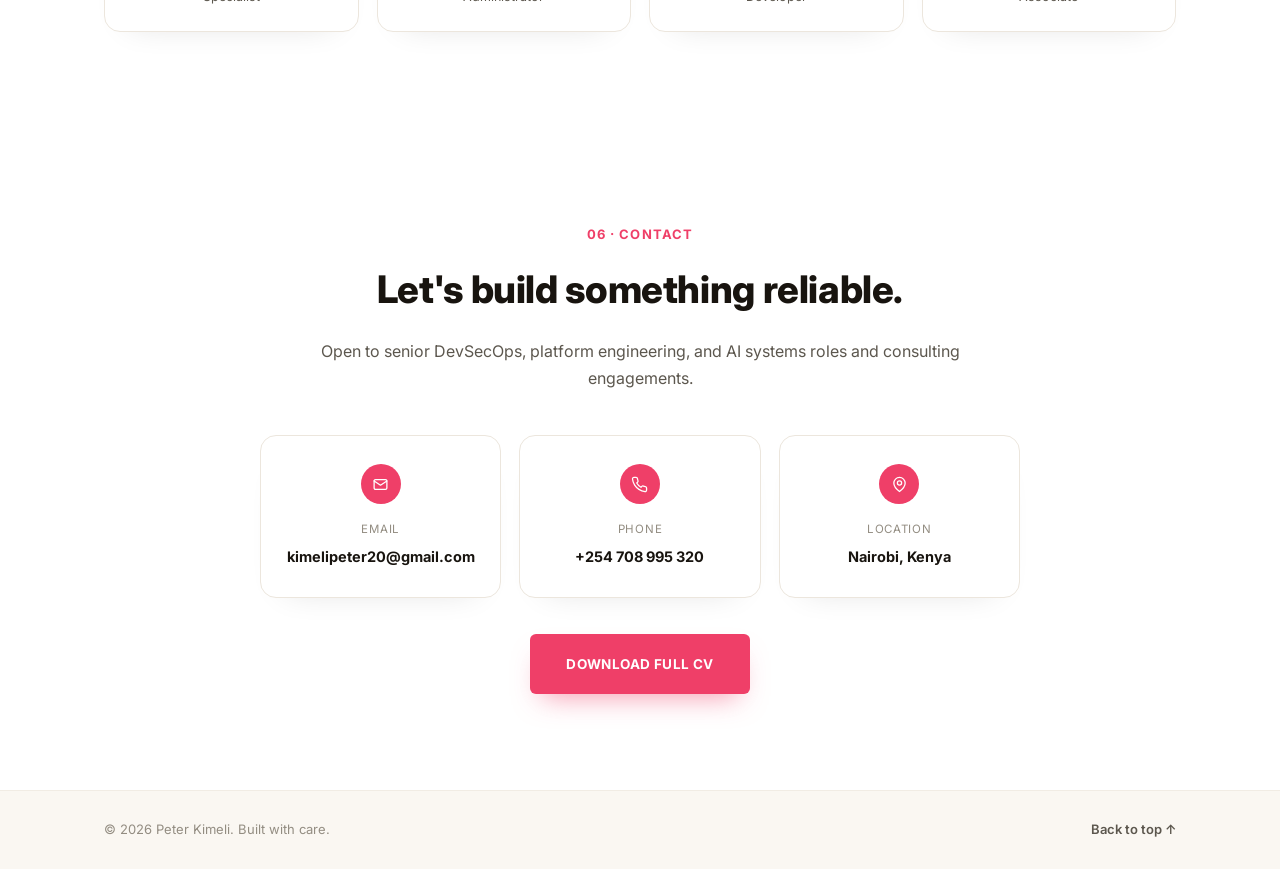
==== commit 60167af1: "Switch to light, photo-led hero design (Mix template style) Rework the theme from dark/slate to a li" ====
--- a/index.html
+++ b/index.html
@@ -5,10 +5,10 @@
 <meta name="viewport" content="width=device-width, initial-scale=1.0">
 <title>Peter Kimeli · Senior DevSecOps & AI Platform Engineer</title>
 <meta name="description" content="Peter Kimeli · Senior DevSecOps & AI Platform Engineer. Kubernetes, Terraform, observability, and explainable AI/ML systems (RAG, MCP, AIOps) at scale.">
-<link rel="icon" href="data:image/svg+xml,<svg xmlns=%22http://www.w3.org/2000/svg%22 viewBox=%220 0 100 100%22><rect width=%22100%22 height=%22100%22 rx=%2222%22 fill=%22%230a0b0f%22/><text x=%2250%22 y=%2258%22 font-family=%22Georgia,serif%22 font-size=%2238%22 fill=%22%23c9a15a%22 text-anchor=%22middle%22>PK</text></svg>">
+<link rel="icon" href="data:image/svg+xml,<svg xmlns=%22http://www.w3.org/2000/svg%22 viewBox=%220 0 100 100%22><rect width=%22100%22 height=%22100%22 rx=%2222%22 fill=%22%23ffffff%22/><text x=%2250%22 y=%2260%22 font-family=%22Arial,sans-serif%22 font-weight=%22800%22 font-size=%2244%22 fill=%22%23ef3f68%22 text-anchor=%22middle%22>PK</text></svg>">
 <link rel="preconnect" href="https://fonts.googleapis.com">
 <link rel="preconnect" href="https://fonts.gstatic.com" crossorigin>
-<link href="https://fonts.googleapis.com/css2?family=Fraunces:opsz,wght@9..144,500;9..144,600;9..144,700&family=Inter:wght@400;500;600;700;800&family=JetBrains+Mono:wght@400;500;600&display=swap" rel="stylesheet">
+<link href="https://fonts.googleapis.com/css2?family=Inter:wght@400;500;600;700;800&family=JetBrains+Mono:wght@400;500;600&display=swap" rel="stylesheet">
 <link rel="stylesheet" href="css/style.css">
 </head>
 <body>
@@ -19,7 +19,7 @@
 
 <header class="site-header" id="top">
   <div class="container header-inner">
-    <a href="#top" class="brand"><span class="brand-mark">PK</span><span class="brand-name">Peter Kimeli</span></a>
+    <a href="#top" class="brand"><span class="brand-name">Peter Kimeli</span></a>
     <nav class="nav" id="nav">
       <a href="#about">About</a>
       <a href="#skills">Skills</a>
@@ -40,7 +40,7 @@
   <section class="hero">
     <div class="container hero-grid">
       <div class="hero-copy">
-        <p class="eyebrow"><span class="status-dot"></span> Available for consulting &amp; senior engineering roles</p>
+        <p class="hero-greeting">Hello, I'm</p>
         <h1>Peter Kimeli</h1>
         <h2 class="hero-title">Senior DevSecOps &amp; AI Platform Engineer</h2>
         <p class="hero-desc">8+ years designing, deploying, and securing cloud-native infrastructure at scale. Now building explainable,
@@ -70,39 +70,12 @@
         </ul>
       </div>
       <div class="hero-panel">
-        <div class="proof-card">
-          <div class="proof-card-header">
-            <span class="proof-card-eyebrow">Certified &amp; Trusted</span>
-          </div>
-          <div class="proof-badges">
-            <span class="proof-badge">CKS</span>
-            <span class="proof-badge">CKA</span>
-            <span class="proof-badge">CKAD</span>
-            <span class="proof-badge">Terraform Associate</span>
-          </div>
-          <div class="proof-divider"></div>
-          <div class="proof-focus">
-            <div class="proof-focus-item">
-              <svg class="icon" viewBox="0 0 24 24" fill="none" stroke="currentColor" stroke-width="1.8" stroke-linecap="round" stroke-linejoin="round" aria-hidden="true"><rect x="3" y="11" width="18" height="10" rx="2"/><path d="M7 11V7a5 5 0 0 1 10 0v4"/></svg>
-              <div>
-                <h4>Kubernetes Security &amp; Platform Engineering</h4>
-                <p>CKS/CKA/CKAD-certified, production-scale EKS/AKS</p>
-              </div>
-            </div>
-            <div class="proof-focus-item">
-              <svg class="icon" viewBox="0 0 24 24" fill="none" stroke="currentColor" stroke-width="1.8" stroke-linecap="round" stroke-linejoin="round" aria-hidden="true"><path d="M12 2 2 7l10 5 10-5-10-5Z"/><path d="m2 17 10 5 10-5"/><path d="m2 12 10 5 10-5"/></svg>
-              <div>
-                <h4>Cloud Infrastructure</h4>
-                <p>AWS · GCP · Azure, provisioned via Terraform &amp; GitOps</p>
-              </div>
-            </div>
-            <div class="proof-focus-item">
-              <svg class="icon" viewBox="0 0 24 24" fill="none" stroke="currentColor" stroke-width="1.8" stroke-linecap="round" stroke-linejoin="round" aria-hidden="true"><circle cx="12" cy="12" r="3"/><path d="M12 2v3M12 19v3M4.2 4.2l2.1 2.1M17.7 17.7l2.1 2.1M2 12h3M19 12h3M4.2 19.8l2.1-2.1M17.7 6.3l2.1-2.1"/></svg>
-              <div>
-                <h4>Explainable AI Systems</h4>
-                <p>RAG · Model Context Protocol · AIOps anomaly detection</p>
-              </div>
-            </div>
+        <div class="hero-photo-wrap">
+          <!-- Placeholder: replace the .photo-placeholder contents below with
+               <img src="headshot.jpg" alt="Peter Kimeli"> once a photo is ready. -->
+          <div class="photo-placeholder">
+            <svg class="photo-placeholder-icon" viewBox="0 0 24 24" fill="none" stroke="currentColor" stroke-width="1.2" stroke-linecap="round" stroke-linejoin="round" aria-hidden="true"><circle cx="12" cy="8" r="4.2"/><path d="M4 20.5c0-4.1 3.6-7.2 8-7.2s8 3.1 8 7.2"/></svg>
+            <span class="photo-placeholder-tag">Photo coming soon</span>
           </div>
         </div>
       </div>
--- a/css/style.css
+++ b/css/style.css
@@ -1,24 +1,24 @@
 /* ---------- Tokens ---------- */
 :root{
-  --bg: #0a0b0f;
-  --bg-alt: #0d0e13;
-  --surface: #131419;
-  --surface-2: #17181f;
-  --border: #24252e;
-  --border-soft: #1b1c23;
-  --text: #eef0f4;
-  --text-dim: #a3a6b3;
-  --text-muted: #6b6e7c;
-  --accent: #c9a15a;
-  --accent-dim: #a9895a;
-  --accent-soft: rgba(201, 161, 90, 0.1);
-  --accent-border: rgba(201, 161, 90, 0.32);
-  --on-accent: #14110a;
-  --radius: 12px;
-  --radius-sm: 7px;
+  --bg: #ffffff;
+  --bg-alt: #faf7f2;
+  --surface: #ffffff;
+  --surface-2: #f6f3ee;
+  --border: #ece6dd;
+  --border-soft: #f1ece4;
+  --text: #18140f;
+  --text-dim: #5c574e;
+  --text-muted: #938d82;
+  --accent: #ef3f68;
+  --accent-dim: #d22b53;
+  --accent-soft: rgba(239, 63, 104, 0.08);
+  --accent-border: rgba(239, 63, 104, 0.28);
+  --on-accent: #ffffff;
+  --radius: 16px;
+  --radius-sm: 6px;
   --maxw: 1120px;
   --font-body: 'Inter', system-ui, -apple-system, sans-serif;
-  --font-display: 'Fraunces', 'Iowan Old Style', Georgia, serif;
+  --font-display: 'Inter', system-ui, -apple-system, sans-serif;
   --font-mono: 'JetBrains Mono', 'SFMono-Regular', Menlo, Consolas, monospace;
 }
 
@@ -46,15 +46,11 @@
 }
 .skip-link:focus{ left:0; }
 
-.noise-overlay{
-  position: fixed; inset:0; pointer-events:none; z-index:0; opacity:.025;
-  background-image: radial-gradient(circle, #fff 1px, transparent 1px);
-  background-size: 3px 3px;
-}
+.noise-overlay{ display:none; }
 
 a{ color: inherit; text-decoration:none; }
 ul{ list-style:none; margin:0; padding:0; }
-h1,h2,h3{ margin:0; font-weight:600; letter-spacing:-0.01em; }
+h1,h2,h3{ margin:0; font-weight:800; letter-spacing:-0.01em; }
 p{ margin:0; }
 svg{ display:block; }
 
@@ -63,33 +59,29 @@
 /* ---------- Header ---------- */
 .site-header{
   position: sticky; top:0; z-index: 100;
-  backdrop-filter: blur(14px);
-  background: rgba(10,11,15,0.82);
+  background: rgba(255,255,255,0.92);
+  backdrop-filter: blur(10px);
   border-bottom: 1px solid var(--border-soft);
 }
 .header-inner{
   display:flex; align-items:center; justify-content:space-between;
-  height: 68px;
-}
-.brand{ display:flex; align-items:center; gap:11px; font-weight:600; }
-.brand-mark{
-  display:inline-flex; align-items:center; justify-content:center;
-  width:34px; height:34px; border-radius:8px;
-  background: var(--surface-2); border:1px solid var(--border);
-  color: var(--accent); font-family: var(--font-display); font-weight:600; font-size:14px;
-}
-.brand-name{ font-size:15px; color:var(--text); }
+  height: 72px;
+}
+.brand{ display:flex; align-items:baseline; gap:2px; font-weight:800; font-size:21px; }
+.brand-mark{ color: var(--text); }
+.brand-name{ font-size:21px; color:var(--text); font-weight:800; }
+.brand-name::first-letter{ color: var(--accent); }
 
 .nav{ display:flex; align-items:center; gap:30px; }
-.nav a{ color: var(--text-dim); font-size:14px; font-weight:500; transition: color .2s; }
-.nav a:hover{ color: var(--text); }
+.nav a{ color: var(--text); font-size:13px; font-weight:700; letter-spacing:.04em; text-transform:uppercase; transition: color .2s; }
+.nav a:hover{ color: var(--accent); }
 .nav a.is-active{ color: var(--accent); }
 .nav-cta{
   color: var(--on-accent) !important;
   background: var(--accent);
-  padding: 8px 17px;
-  border-radius: 7px;
-  font-weight:600 !important;
+  padding: 10px 20px;
+  border-radius: var(--radius-sm);
+  font-weight:700 !important;
 }
 .nav-cta:hover{ background: var(--accent-dim); color:var(--on-accent) !important; }
 
@@ -104,130 +96,109 @@
 /* ---------- Buttons ---------- */
 .btn{
   display:inline-flex; align-items:center; justify-content:center; gap:8px;
-  padding: 12px 24px; border-radius: 8px; font-weight:600; font-size:14.5px;
-  border: 1px solid transparent; cursor:pointer; transition: transform .15s, box-shadow .15s, background .15s, border-color .15s;
+  padding: 15px 28px; border-radius: var(--radius-sm); font-weight:700; font-size:13px;
+  letter-spacing:.03em; text-transform:uppercase;
+  border: 2px solid transparent; cursor:pointer; transition: transform .15s, box-shadow .15s, background .15s, border-color .15s, color .15s;
 }
 .btn-primary{
   background: var(--accent);
   color: var(--on-accent);
-  box-shadow: 0 10px 24px -10px rgba(201,161,90,0.45);
-}
-.btn-primary:hover{ background: var(--accent-dim); transform: translateY(-1px); box-shadow: 0 12px 28px -10px rgba(201,161,90,0.55); }
+  box-shadow: 0 14px 28px -12px rgba(239,63,104,0.55);
+}
+.btn-primary:hover{ background: var(--accent-dim); transform: translateY(-1px); box-shadow: 0 16px 30px -12px rgba(239,63,104,0.6); }
 .btn-ghost{
   background: transparent; color: var(--text); border-color: var(--border);
 }
-.btn-ghost:hover{ border-color: var(--accent-border); color: var(--accent); }
-.btn-lg{ padding:15px 32px; font-size:15.5px; margin-top: 36px; }
+.btn-ghost:hover{ border-color: var(--accent); color: var(--accent); }
+.btn-lg{ padding:17px 34px; font-size:13.5px; margin-top: 36px; }
 
 /* ---------- Hero ---------- */
-.hero{
-  padding: 84px 0 100px; position:relative; z-index:1;
-  background-image:
-    linear-gradient(180deg, rgba(201,161,90,0.05), transparent 55%),
-    linear-gradient(var(--border-soft) 1px, transparent 1px),
-    linear-gradient(90deg, var(--border-soft) 1px, transparent 1px);
-  background-size: auto, 64px 64px, 64px 64px;
-  background-position: 0 0, -1px -1px, -1px -1px;
-  -webkit-mask-image: linear-gradient(180deg, #000 0%, #000 75%, transparent 100%);
-  mask-image: linear-gradient(180deg, #000 0%, #000 75%, transparent 100%);
-}
+.hero{ padding: 88px 0 110px; position:relative; z-index:1; overflow:hidden; }
 .hero-grid{
-  display:grid; grid-template-columns: 1.15fr 0.85fr; gap: 56px; align-items:center;
-}
-.eyebrow{
-  display:inline-flex; align-items:center; gap:9px;
-  font-family: var(--font-mono); font-size:12px; letter-spacing:.02em; color: var(--text-dim);
-  background: var(--surface); border:1px solid var(--border);
-  padding:6px 13px 6px 11px; border-radius:20px; margin-bottom:24px;
-}
-.status-dot{
-  width:6px; height:6px; border-radius:50%; background: var(--accent);
+  display:grid; grid-template-columns: 1fr 0.92fr; gap: 64px; align-items:center;
+}
+.hero-greeting{
+  font-size: clamp(20px, 2.4vw, 26px); color: var(--text-dim); font-weight:500; margin-bottom:6px;
 }
 .hero-copy h1{
-  font-family: var(--font-display);
-  font-size: clamp(40px, 5.4vw, 62px); line-height:1.08; font-weight:600;
-  color: var(--text);
+  font-size: clamp(46px, 6vw, 68px); line-height:1.02; font-weight:800;
+  color: var(--text); margin-bottom:20px;
 }
 .hero-title{
-  font-size: clamp(17px, 2vw, 21px); font-weight:500; color: var(--accent);
-  margin-top:14px; letter-spacing:-0.005em;
+  display:inline-block;
+  font-size: clamp(17px, 2vw, 20px); font-weight:700; color: var(--text);
+  padding-bottom:8px; border-bottom: 4px solid var(--accent);
 }
 .hero-desc{
-  margin-top:24px; font-size:16.5px; color: var(--text-dim); max-width: 580px;
-}
-.hl{ color: var(--text); font-weight:600; }
-.hero-actions{ display:flex; gap:14px; margin-top:34px; flex-wrap:wrap; }
-.hero-meta{ display:flex; gap:26px; margin-top:34px; flex-wrap:wrap; }
+  margin-top:26px; font-size:16.5px; color: var(--text-dim); max-width: 540px;
+}
+.hl{ color: var(--text); font-weight:700; }
+.hero-actions{ display:flex; gap:14px; margin-top:36px; flex-wrap:wrap; }
+.hero-meta{ display:flex; gap:26px; margin-top:38px; flex-wrap:wrap; }
 .hero-meta li{ display:flex; align-items:center; gap:8px; font-size:14px; color: var(--text-dim); }
 .hero-meta a{ display:flex; align-items:center; gap:8px; }
 .hero-meta a:hover{ color: var(--accent); }
 .hero-meta a:hover .icon{ color: var(--accent); }
 
-/* Proof card */
-.hero-panel{ display:flex; justify-content:center; }
-.proof-card{
-  width:100%; max-width:400px;
-  background: var(--surface); border:1px solid var(--border);
-  border-radius: var(--radius); overflow:hidden;
-  box-shadow: 0 30px 60px -24px rgba(0,0,0,0.55);
-}
-.proof-card-header{
-  padding: 20px 24px; border-bottom:1px solid var(--border-soft);
-}
-.proof-card-eyebrow{
-  font-family: var(--font-mono); font-size:11px; letter-spacing:.08em; text-transform:uppercase;
-  color: var(--text-muted);
-}
-.proof-badges{
-  display:flex; flex-wrap:wrap; gap:10px; padding: 22px 24px;
-}
-.proof-badge{
-  font-family: var(--font-mono); font-size:12px; font-weight:600; color: var(--accent);
-  background: var(--accent-soft); border:1px solid var(--accent-border);
-  padding:6px 12px; border-radius:6px;
-}
-.proof-divider{ height:1px; background: var(--border-soft); margin:0 24px; }
-.proof-focus{ padding: 22px 24px 24px; display:flex; flex-direction:column; gap:16px; }
-.proof-focus-item{ display:flex; align-items:flex-start; gap:12px; }
-.proof-focus-item .icon{ margin-top:3px; }
-.proof-focus-item h4{ font-size:14px; font-weight:600; color:var(--text); margin:0 0 3px; }
-.proof-focus-item p{ font-size:12.5px; color: var(--text-muted); line-height:1.5; }
+/* Hero photo */
+.hero-panel{ display:flex; justify-content:center; position:relative; }
+.hero-photo-wrap{ position:relative; width:100%; max-width:420px; }
+.hero-photo-wrap::before{
+  content:''; position:absolute; top:-24px; right:-24px; bottom:24px; left:24px;
+  background: var(--accent); border-radius: 24px; z-index:0;
+}
+.photo-placeholder{
+  position:relative; z-index:1;
+  aspect-ratio: 4 / 5; border-radius: 24px; overflow:hidden;
+  background: var(--surface-2); border:1px solid var(--border);
+  display:flex; align-items:center; justify-content:center;
+  box-shadow: 0 30px 60px -28px rgba(24,20,15,0.35);
+}
+.photo-placeholder img{ width:100%; height:100%; object-fit:cover; display:block; }
+.photo-placeholder-icon{ width:34%; height:34%; color: var(--border); }
+.photo-placeholder-tag{
+  position:absolute; z-index:2; left:16px; bottom:16px;
+  font-family: var(--font-mono); font-size:11px; color: var(--text-muted);
+  background: rgba(255,255,255,0.9); border:1px solid var(--border);
+  padding:5px 11px; border-radius:20px;
+}
 
 /* ---------- Sections ---------- */
-.section{ padding: 92px 0; position:relative; z-index:1; }
+.section{ padding: 96px 0; position:relative; z-index:1; }
 .section-alt{ background: var(--bg-alt); border-top:1px solid var(--border-soft); border-bottom:1px solid var(--border-soft); }
 .section-label{
-  font-family: var(--font-mono); font-size:12px; letter-spacing:.1em; text-transform:uppercase;
+  font-size:13px; font-weight:700; letter-spacing:.08em; text-transform:uppercase;
   color: var(--accent); margin: 0 0 12px;
 }
-.section-title{ font-family: var(--font-display); font-weight:600; font-size: clamp(26px, 3.2vw, 34px); margin-bottom: 18px; }
+.section-title{ font-weight:800; font-size: clamp(28px, 3.2vw, 38px); margin-bottom: 18px; }
 .section-lead{ font-size:16px; color: var(--text-dim); max-width:680px; }
 
 .stat-row{
-  display:grid; grid-template-columns: repeat(4, 1fr); gap:1px; margin-top:50px;
-  background: var(--border-soft); border:1px solid var(--border-soft); border-radius: var(--radius); overflow:hidden;
+  display:grid; grid-template-columns: repeat(4, 1fr); gap:18px; margin-top:50px;
 }
 .stat{
-  background: var(--surface);
+  background: var(--surface); border:1px solid var(--border); border-radius: var(--radius);
   padding: 26px 22px; text-align:center;
-}
-.stat-num{ display:block; font-family: var(--font-display); font-size:30px; font-weight:600; color: var(--text); }
-.stat-label{ display:block; font-size:12px; color: var(--text-muted); margin-top:8px; }
+  box-shadow: 0 16px 32px -24px rgba(24,20,15,0.18);
+}
+.stat-num{ display:block; font-size:30px; font-weight:800; color: var(--accent); }
+.stat-label{ display:block; font-size:12.5px; color: var(--text-muted); margin-top:8px; }
 
 /* ---------- Skills ---------- */
 .skills-grid{
-  display:grid; grid-template-columns: repeat(3, 1fr); gap:1px; margin-top:42px;
-  background: var(--border-soft); border:1px solid var(--border-soft); border-radius: var(--radius); overflow:hidden;
+  display:grid; grid-template-columns: repeat(3, 1fr); gap:18px; margin-top:42px;
 }
 .skill-card{
-  background: var(--surface);
-  padding: 24px; transition: background .2s;
-}
-.skill-card:hover{ background: var(--surface-2); }
-.skill-card h3{ font-size:14.5px; margin-bottom:15px; color: var(--text); font-weight:600; }
+  background: var(--surface); border:1px solid var(--border); border-radius: var(--radius);
+  padding: 24px; transition: transform .2s, box-shadow .2s;
+  box-shadow: 0 16px 32px -26px rgba(24,20,15,0.18);
+}
+.skill-card:hover{ transform: translateY(-3px); box-shadow: 0 20px 36px -22px rgba(24,20,15,0.22); }
+.skill-card h3{ font-size:14.5px; margin-bottom:15px; color: var(--text); font-weight:700; }
 .skill-card-featured{
   grid-column: span 3;
   background: var(--surface-2);
+  border-color: var(--accent-border);
 }
 .tags{ display:flex; flex-wrap:wrap; gap:8px; }
 .tags span{
@@ -242,43 +213,45 @@
 }
 .project-card{
   background: var(--surface); border:1px solid var(--border); border-radius: var(--radius);
-  padding: 26px; transition: border-color .2s, transform .2s;
-}
-.project-card:hover{ border-color: var(--accent-border); transform: translateY(-3px); }
+  padding: 26px; transition: transform .2s, box-shadow .2s;
+  box-shadow: 0 16px 32px -26px rgba(24,20,15,0.18);
+}
+.project-card:hover{ transform: translateY(-4px); box-shadow: 0 20px 38px -22px rgba(24,20,15,0.22); }
 .project-badge{
   display:inline-flex; align-items:center; justify-content:center;
   min-width:44px; height:28px; padding:0 9px; margin-bottom:16px;
-  font-family: var(--font-mono); font-size:11px; font-weight:600; letter-spacing:.02em;
+  font-family: var(--font-mono); font-size:11px; font-weight:700; letter-spacing:.02em;
   color: var(--accent); background: var(--accent-soft); border:1px solid var(--accent-border);
   border-radius: 6px;
 }
-.project-card h3{ font-size:16.5px; margin-bottom:10px; font-weight:600; }
+.project-card h3{ font-size:16.5px; margin-bottom:10px; font-weight:700; }
 .project-card p{ font-size:14px; color: var(--text-dim); margin-bottom:16px; }
 .project-card .tags span{ background: var(--bg-alt); }
 
 /* ---------- Timeline ---------- */
-.timeline{ position:relative; margin-top:48px; padding-left: 28px; border-left: 1px solid var(--border); }
+.timeline{ position:relative; margin-top:48px; padding-left: 28px; border-left: 2px solid var(--border); }
 .timeline-item{ position:relative; padding-bottom: 44px; }
 .timeline-item:last-child{ padding-bottom:0; }
 .timeline-dot{
-  position:absolute; left:-34px; top:6px; width:9px; height:9px; border-radius:50%;
-  background: var(--accent); box-shadow: 0 0 0 4px var(--bg-alt);
+  position:absolute; left:-35px; top:6px; width:10px; height:10px; border-radius:50%;
+  background: var(--accent); box-shadow: 0 0 0 4px var(--bg);
 }
 .timeline-item-sub .timeline-dot-sub{
-  background: var(--text-muted); width:7px; height:7px; left:-33px; top:7px;
+  background: var(--text-muted); width:7px; height:7px; left:-33.5px; top:7px;
 }
 .timeline-item-sub{ padding-left: 20px; opacity:.94; }
 .timeline-item-sub .timeline-content{ background: var(--surface-2); }
 .timeline-content{
   background: var(--surface); border:1px solid var(--border); border-radius: var(--radius);
   padding:24px 26px;
+  box-shadow: 0 16px 32px -26px rgba(24,20,15,0.16);
 }
 .timeline-head{ display:flex; align-items:baseline; justify-content:space-between; gap:16px; flex-wrap:wrap; }
-.timeline-head h3{ font-family: var(--font-display); font-size:18px; font-weight:600; }
+.timeline-head h3{ font-size:18px; font-weight:700; }
 .via{ font-family: var(--font-mono); font-size:11.5px; color: var(--text-muted); font-weight:400; }
 .timeline-date{
-  font-family: var(--font-mono); font-size:12px; color: var(--text-dim); white-space:nowrap;
-  background: var(--bg-alt); border:1px solid var(--border-soft); padding:3px 10px; border-radius:20px;
+  font-family: var(--font-mono); font-size:12px; color: var(--accent); white-space:nowrap;
+  background: var(--accent-soft); border:1px solid var(--accent-border); padding:3px 10px; border-radius:20px;
 }
 .timeline-org{ font-size:14px; color: var(--text-muted); margin-top:5px; margin-bottom:16px; }
 .timeline-content ul{ display:flex; flex-direction:column; gap:9px; }
@@ -293,8 +266,9 @@
 .edu-grid{ display:grid; grid-template-columns: repeat(2,1fr); gap:20px; margin-top:36px; }
 .edu-card{
   background: var(--surface); border:1px solid var(--border); border-radius: var(--radius); padding:26px;
-}
-.edu-card h3{ font-family: var(--font-display); font-size:17.5px; font-weight:600; margin-bottom:9px; }
+  box-shadow: 0 16px 32px -26px rgba(24,20,15,0.16);
+}
+.edu-card h3{ font-size:17.5px; font-weight:700; margin-bottom:9px; }
 .edu-org{ font-size:14px; color: var(--text-muted); }
 .edu-status{
   display:inline-block; margin-top:11px; margin-bottom:14px;
@@ -309,14 +283,15 @@
 .cert-grid{ display:grid; grid-template-columns: repeat(4,1fr); gap:18px; margin-top:36px; }
 .cert-card{
   background: var(--surface); border:1px solid var(--border); border-radius: var(--radius);
-  padding:24px; text-align:center; transition: transform .2s, border-color .2s;
-}
-.cert-card:hover{ transform: translateY(-3px); border-color: var(--accent-border); }
+  padding:24px; text-align:center; transition: transform .2s, box-shadow .2s;
+  box-shadow: 0 16px 32px -26px rgba(24,20,15,0.16);
+}
+.cert-card:hover{ transform: translateY(-3px); box-shadow: 0 20px 36px -22px rgba(24,20,15,0.2); }
 .cert-badge{
   display:inline-flex; align-items:center; justify-content:center;
   width:52px; height:52px; border-radius:50%; margin-bottom:14px;
-  font-family: var(--font-mono); font-weight:600; font-size:12px;
-  background: var(--surface-2); border:1px solid var(--accent-border); color: var(--accent);
+  font-family: var(--font-mono); font-weight:700; font-size:12px;
+  background: var(--accent); color: var(--on-accent);
 }
 .cert-card p{ font-size:12.5px; color: var(--text-dim); }
 
@@ -330,24 +305,25 @@
 .contact-card{
   display:flex; flex-direction:column; align-items:center; gap:6px;
   background: var(--surface); border:1px solid var(--border); border-radius: var(--radius);
-  padding: 28px 18px; transition: transform .2s, border-color .2s;
-}
-.contact-card:hover{ transform: translateY(-3px); border-color: var(--accent-border); }
+  padding: 28px 18px; transition: transform .2s, box-shadow .2s;
+  box-shadow: 0 16px 32px -26px rgba(24,20,15,0.16);
+}
+.contact-card:hover{ transform: translateY(-3px); box-shadow: 0 20px 36px -22px rgba(24,20,15,0.2); }
 .contact-icon{
   display:inline-flex; align-items:center; justify-content:center;
-  width:38px; height:38px; border-radius:50%;
-  background: var(--accent-soft); border:1px solid var(--accent-border); color: var(--accent);
+  width:40px; height:40px; border-radius:50%;
+  background: var(--accent); color: var(--on-accent);
   margin-bottom:4px;
 }
 .contact-icon .icon{ width:17px; height:17px; color:inherit; }
 .contact-label{ font-size:11.5px; color: var(--text-muted); text-transform:uppercase; letter-spacing:.06em; margin-top:6px; }
-.contact-value{ font-size:14.5px; font-weight:600; word-break:break-word; }
+.contact-value{ font-size:14.5px; font-weight:700; word-break:break-word; }
 
 /* ---------- Footer ---------- */
-.site-footer{ border-top:1px solid var(--border-soft); padding: 28px 0; }
+.site-footer{ border-top:1px solid var(--border-soft); padding: 28px 0; background: var(--bg-alt); }
 .footer-inner{ display:flex; justify-content:space-between; align-items:center; flex-wrap:wrap; gap:10px; }
 .footer-inner p{ font-size:13px; color: var(--text-muted); }
-.back-to-top{ font-size:13px; color: var(--text-dim); }
+.back-to-top{ font-size:13px; color: var(--text-dim); font-weight:600; }
 .back-to-top:hover{ color: var(--accent); }
 
 /* ---------- Reveal animation ---------- */
@@ -357,7 +333,8 @@
 /* ---------- Responsive ---------- */
 @media (max-width: 900px){
   .hero-grid{ grid-template-columns: 1fr; }
-  .hero-panel{ order:-1; }
+  .hero-panel{ order:-1; margin-bottom:12px; }
+  .hero-photo-wrap{ max-width:340px; }
   .skills-grid{ grid-template-columns: repeat(2,1fr); }
   .skill-card-featured{ grid-column: span 2; }
   .project-grid{ grid-template-columns: repeat(2,1fr); }
@@ -369,7 +346,7 @@
 
 @media (max-width: 720px){
   .nav{
-    position:absolute; top:68px; left:0; right:0;
+    position:absolute; top:72px; left:0; right:0;
     background: var(--bg); border-bottom:1px solid var(--border-soft);
     flex-direction:column; align-items:flex-start; gap:0;
     max-height:0; overflow:hidden; transition: max-height .25s ease;
@@ -385,5 +362,5 @@
   .cert-grid{ grid-template-columns: repeat(2,1fr); }
   .timeline{ padding-left:22px; }
   .timeline-dot{ left:-29px; }
-  .timeline-item-sub .timeline-dot-sub{ left:-27px; }
-}
+  .timeline-item-sub .timeline-dot-sub{ left:-27.5px; }
+}
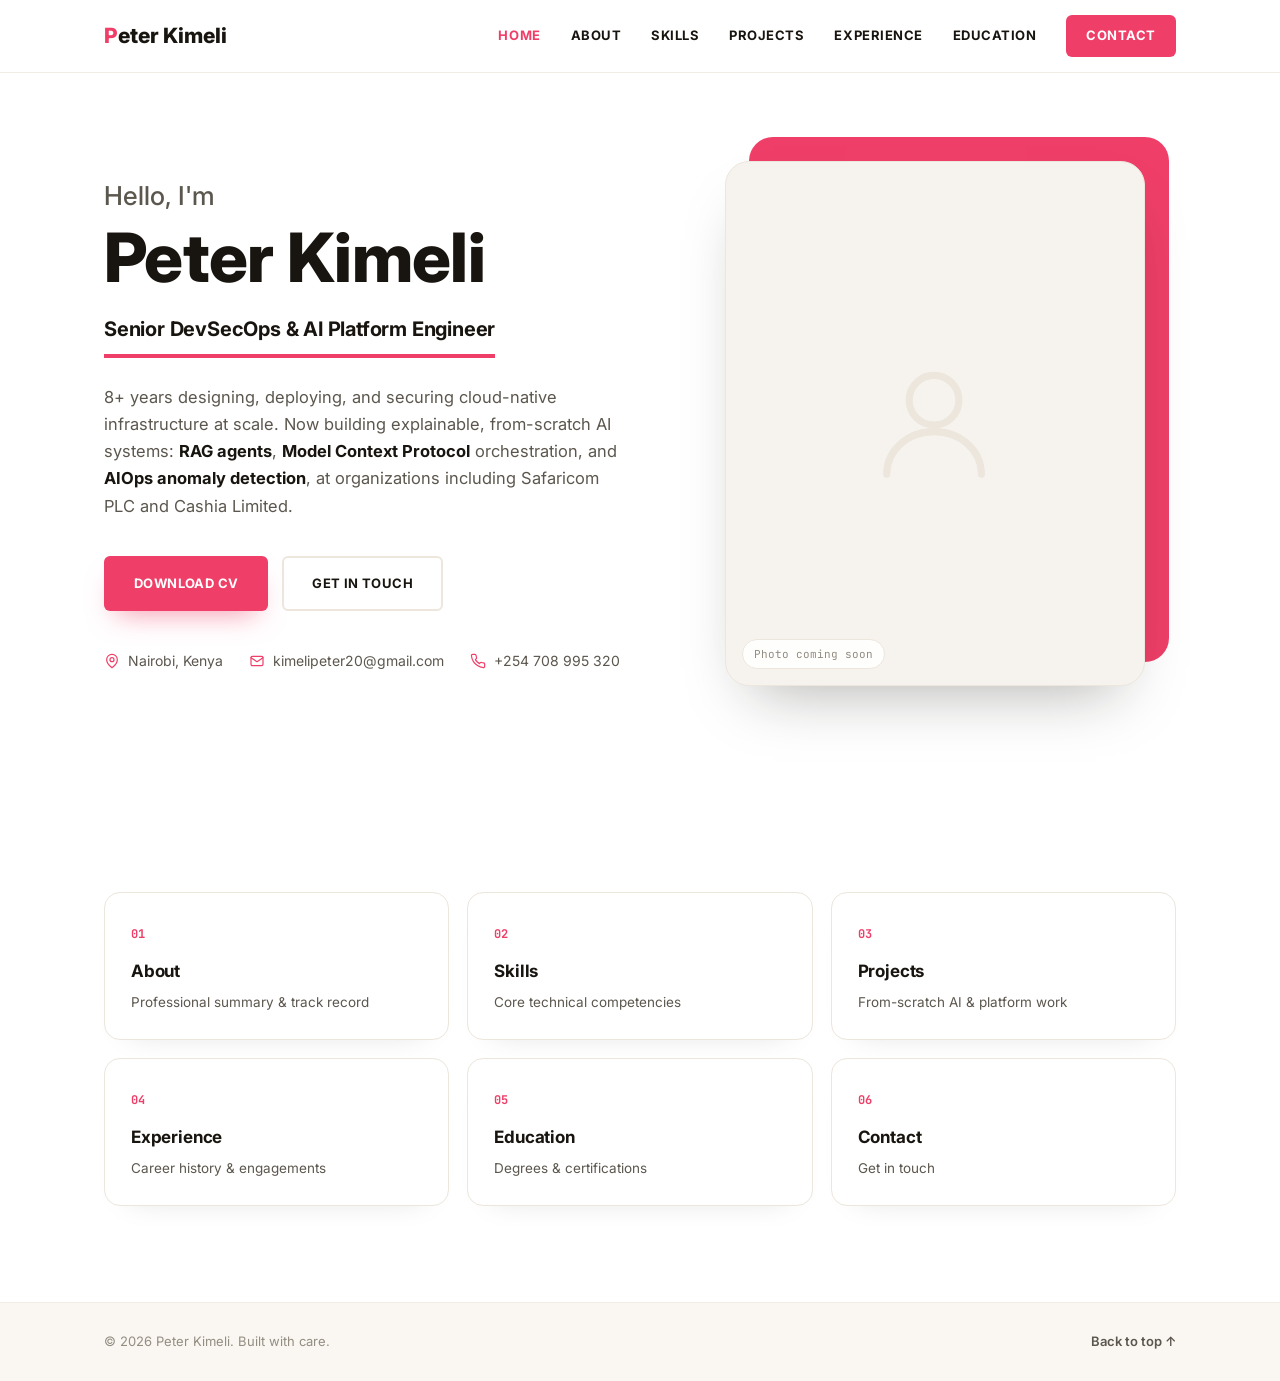
==== commit e3c06c6a: "Split single-page site into separate pages per section Break About, Skills, Projects, Experience, Ed" ====
--- a/index.html
+++ b/index.html
@@ -13,20 +13,18 @@
 </head>
 <body>
 
-<div class="noise-overlay" aria-hidden="true"></div>
-
 <a class="skip-link" href="#main">Skip to content</a>
-
 <header class="site-header" id="top">
   <div class="container header-inner">
-    <a href="#top" class="brand"><span class="brand-name">Peter Kimeli</span></a>
+    <a href="index.html" class="brand"><span class="brand-name">Peter Kimeli</span></a>
     <nav class="nav" id="nav">
-      <a href="#about">About</a>
-      <a href="#skills">Skills</a>
-      <a href="#projects">Projects</a>
-      <a href="#experience">Experience</a>
-      <a href="#education">Education</a>
-      <a href="#contact" class="nav-cta">Contact</a>
+      <a href="index.html" class="is-active">Home</a>
+      <a href="about.html">About</a>
+      <a href="skills.html">Skills</a>
+      <a href="projects.html">Projects</a>
+      <a href="experience.html">Experience</a>
+      <a href="education.html">Education</a>
+      <a href="contact.html" class="nav-cta">Contact</a>
     </nav>
     <button class="nav-toggle" id="navToggle" aria-label="Toggle navigation" aria-expanded="false">
       <span></span><span></span><span></span>
@@ -48,7 +46,7 @@
           and <span class="hl">AIOps anomaly detection</span>, at organizations including Safaricom PLC and Cashia Limited.</p>
         <div class="hero-actions">
           <a href="cv.pdf" download="Peter_Kimeli_CV.pdf" class="btn btn-primary">Download CV</a>
-          <a href="#contact" class="btn btn-ghost">Get in touch</a>
+          <a href="contact.html" class="btn btn-ghost">Get in touch</a>
         </div>
         <ul class="hero-meta">
           <li>
@@ -82,391 +80,40 @@
     </div>
   </section>
 
-  <!-- ABOUT -->
-  <section id="about" class="section">
-    <div class="container">
-      <p class="section-label">01 · About</p>
-      <h2 class="section-title">Professional Summary</h2>
-      <p class="section-lead">
-        Senior DevSecOps and AI Platform Engineer with 8+ years of experience designing, deploying, and securing complex
-        cloud-native infrastructure at scale, now leading in-house AI and automation initiatives on real production data.
-        Proven expertise in Kubernetes, Terraform, observability (Prometheus, Grafana, Loki, Thanos, OpenTelemetry), and
-        CI/CD pipeline security at enterprise organizations including Safaricom PLC and Cashia Limited. Builds explainable,
-        from-scratch AI/ML systems, Retrieval-Augmented Generation (RAG) agents, Model Context Protocol (MCP) orchestration,
-        and AIOps anomaly detection rather than relying on black-box third-party APIs. Holds CKS, CKA, CKAD, and HashiCorp
-        Terraform Associate certifications and is pursuing an MSc in Artificial Intelligence. Experienced incident commander
-        for P1/P2 incidents, with a track record of driving measurable improvements in system reliability, security posture,
-        and engineering team productivity.
-      </p>
-      <div class="stat-row">
-        <div class="stat"><span class="stat-num">8+</span><span class="stat-label">Years experience</span></div>
-        <div class="stat"><span class="stat-num">4</span><span class="stat-label">Certifications</span></div>
-        <div class="stat"><span class="stat-num">6</span><span class="stat-label">Enterprise engagements</span></div>
-        <div class="stat"><span class="stat-num">18.6k</span><span class="stat-label">Support records indexed for RAG</span></div>
-      </div>
+  <section class="section home-links">
+    <div class="container home-links-grid">
+      <a class="home-link-card" href="about.html">
+        <span class="home-link-num">01</span>
+        <h3>About</h3>
+        <p>Professional summary &amp; track record</p>
+      </a>
+      <a class="home-link-card" href="skills.html">
+        <span class="home-link-num">02</span>
+        <h3>Skills</h3>
+        <p>Core technical competencies</p>
+      </a>
+      <a class="home-link-card" href="projects.html">
+        <span class="home-link-num">03</span>
+        <h3>Projects</h3>
+        <p>From-scratch AI &amp; platform work</p>
+      </a>
+      <a class="home-link-card" href="experience.html">
+        <span class="home-link-num">04</span>
+        <h3>Experience</h3>
+        <p>Career history &amp; engagements</p>
+      </a>
+      <a class="home-link-card" href="education.html">
+        <span class="home-link-num">05</span>
+        <h3>Education</h3>
+        <p>Degrees &amp; certifications</p>
+      </a>
+      <a class="home-link-card" href="contact.html">
+        <span class="home-link-num">06</span>
+        <h3>Contact</h3>
+        <p>Get in touch</p>
+      </a>
     </div>
   </section>
-
-  <!-- SKILLS -->
-  <section id="skills" class="section section-alt">
-    <div class="container">
-      <p class="section-label">02 · Skills</p>
-      <h2 class="section-title">Core Competencies</h2>
-      <div class="skills-grid">
-
-        <div class="skill-card">
-          <h3>Cloud Platforms</h3>
-          <div class="tags">
-            <span>AWS (EKS, EC2, S3, IAM, Lambda, API Gateway)</span><span>GCP</span><span>Azure</span>
-          </div>
-        </div>
-
-        <div class="skill-card">
-          <h3>Containers &amp; Orchestration</h3>
-          <div class="tags">
-            <span>Kubernetes</span><span>CKS</span><span>CKA</span><span>CKAD</span><span>Docker</span><span>Helm</span><span>Tekton</span>
-          </div>
-        </div>
-
-        <div class="skill-card">
-          <h3>Infrastructure as Code</h3>
-          <div class="tags">
-            <span>Terraform</span><span>Pulumi</span><span>Crossplane</span><span>Ansible</span>
-          </div>
-        </div>
-
-        <div class="skill-card">
-          <h3>GitOps &amp; CI/CD</h3>
-          <div class="tags">
-            <span>ArgoCD</span><span>Flux</span><span>GitLab CI/CD</span><span>Jenkins</span><span>GitHub Actions</span>
-          </div>
-        </div>
-
-        <div class="skill-card">
-          <h3>Observability</h3>
-          <div class="tags">
-            <span>Prometheus</span><span>Thanos</span><span>Grafana</span><span>Loki</span><span>Tempo</span><span>OpenTelemetry</span><span>Jaeger</span><span>Alertmanager</span><span>Dynatrace</span>
-          </div>
-        </div>
-
-        <div class="skill-card skill-card-featured">
-          <h3>AI/ML &amp; AIOps</h3>
-          <div class="tags">
-            <span>RAG</span><span>Model Context Protocol (MCP)</span><span>LLMs (Phi-3, Flan-T5, Mistral, Ollama)</span><span>sentence-transformers</span><span>FAISS</span><span>pgvector</span><span>Knowledge Graphs</span><span>Contextual Bandits</span><span>Gradient Boosting</span><span>Facebook Prophet</span><span>Isolation Forest</span><span>AWS SageMaker</span><span>Z-Score Techniques</span>
-          </div>
-        </div>
-
-        <div class="skill-card">
-          <h3>Security (DevSecOps)</h3>
-          <div class="tags">
-            <span>SonarQube</span><span>Veracode</span><span>Trivy</span><span>Kyverno</span><span>JFrog Artifactory</span><span>OWASP</span><span>Pact Broker</span>
-          </div>
-        </div>
-
-        <div class="skill-card">
-          <h3>Languages &amp; Scripting</h3>
-          <div class="tags">
-            <span>Python</span><span>Go</span><span>Bash</span><span>Java</span><span>Kotlin</span><span>Node.js</span>
-          </div>
-        </div>
-
-        <div class="skill-card">
-          <h3>Messaging &amp; Data</h3>
-          <div class="tags">
-            <span>Apache Kafka</span><span>RabbitMQ</span><span>MongoDB</span><span>PostgreSQL</span>
-          </div>
-        </div>
-
-        <div class="skill-card">
-          <h3>QA &amp; Testing</h3>
-          <div class="tags">
-            <span>Robot Framework</span><span>K6</span><span>Artillery</span><span>Kobiton</span><span>Keptn</span><span>Selenium</span><span>ReportPortal</span>
-          </div>
-        </div>
-
-      </div>
-    </div>
-  </section>
-
-  <!-- PROJECTS -->
-  <section id="projects" class="section">
-    <div class="container">
-      <p class="section-label">03 · Highlighted Work</p>
-      <h2 class="section-title">Featured Projects</h2>
-      <p class="section-lead">From-scratch AI systems and platform engineering built in production at Cashia Limited.</p>
-
-      <div class="project-grid">
-
-        <article class="project-card">
-          <span class="project-badge">MCP</span>
-          <h3>Agentic Payment MCP Server</h3>
-          <p>Architected an Agentic Payment MCP server fronting the Cashia payments gateway with a mandate/consent layer
-             and policy engine. Prototyped gradient-boosted transaction risk scoring, a contextual-bandit model for
-             payment-channel routing, and TF-IDF intent parsing.</p>
-          <div class="tags"><span>MCP</span><span>Gradient Boosting</span><span>Contextual Bandits</span></div>
-        </article>
-
-        <article class="project-card">
-          <span class="project-badge">RAG</span>
-          <h3>RAG Customer Support Agent</h3>
-          <p>Built a Retrieval-Augmented Generation agent embedded in the Cashia mobile and web app, retrieving resolved
-             cases to generate grounded responses. Pulled ~18,600 support records and indexed ~2,200 across 8 categories
-             using sentence-transformers embeddings and a FAISS vector store.</p>
-          <div class="tags"><span>RAG</span><span>sentence-transformers</span><span>FAISS</span></div>
-        </article>
-
-        <article class="project-card">
-          <span class="project-badge">AIOps</span>
-          <h3>AIOps Anomaly Detection</h3>
-          <p>Applied AIOps to observability, building time-series anomaly detection with Facebook Prophet to forecast
-             metric baselines and automatically flag deviations, surfacing incidents earlier than static thresholds.</p>
-          <div class="tags"><span>Facebook Prophet</span><span>Time-Series</span><span>Observability</span></div>
-        </article>
-
-        <article class="project-card">
-          <span class="project-badge">KG</span>
-          <h3>Knowledge Graph for RAG</h3>
-          <p>Developed a knowledge graph layer integrated with RAG pipelines to enhance contextual reasoning over
-             interconnected organisational data, alongside multimodal pipelines processing text, images, audio, and documents.</p>
-          <div class="tags"><span>Knowledge Graphs</span><span>Multimodal AI</span></div>
-        </article>
-
-        <article class="project-card">
-          <span class="project-badge">LLM</span>
-          <h3>On-Prem LLM Inference</h3>
-          <p>Deploying self-hosted inference for data-sensitive workflows, serving open-source LLMs on Kubernetes and
-             migrating vector search into cluster Postgres (pgvector) so customer and transaction data never leaves
-             approved, compliant infrastructure.</p>
-          <div class="tags"><span>Ollama</span><span>Kubernetes</span><span>pgvector</span></div>
-        </article>
-
-        <article class="project-card">
-          <span class="project-badge">SEC</span>
-          <h3>AI Safety &amp; Guardrails</h3>
-          <p>Implementing AI safety and guardrail frameworks around production endpoints: output validation,
-             prompt-injection defence, and fail-closed webhook handling, drawing on a DevSecOps background to secure
-             AI systems end to end.</p>
-          <div class="tags"><span>Prompt-Injection Defence</span><span>Output Validation</span></div>
-        </article>
-
-      </div>
-    </div>
-  </section>
-
-  <!-- EXPERIENCE -->
-  <section id="experience" class="section section-alt">
-    <div class="container">
-      <p class="section-label">04 · Career</p>
-      <h2 class="section-title">Professional Experience</h2>
-
-      <div class="timeline">
-
-        <article class="timeline-item">
-          <div class="timeline-dot"></div>
-          <div class="timeline-content">
-            <div class="timeline-head">
-              <h3>AI &amp; Automations Engineer Lead</h3>
-              <span class="timeline-date">Aug 2026 – Present</span>
-            </div>
-            <p class="timeline-org">Cashia Limited · Nairobi, Kenya</p>
-            <ul>
-              <li>Architected orchestration pipelines connecting multiple AI models, internal APIs, and data sources, adopting Model Context Protocol (MCP) standards across Cashia's technology ecosystem.</li>
-              <li>Designed an Agentic Payment MCP server with a mandate/consent layer and policy engine; prototyped gradient-boosted risk scoring, contextual-bandit channel routing, and TF-IDF intent parsing.</li>
-              <li>Built a RAG agent answering customer queries in-app, indexing ~2,200 of ~18,600 pulled support records across 8 categories via sentence-transformers + FAISS.</li>
-              <li>Designed multimodal AI pipelines (text, images, audio, documents) and a knowledge graph layer to enhance contextual reasoning over organisational data.</li>
-              <li>Applied AIOps to observability with Facebook Prophet time-series anomaly detection, surfacing incidents earlier than static thresholds.</li>
-              <li>Deploying on-premise/self-hosted LLM inference on Kubernetes and migrating vector search to pgvector for compliant, data-sensitive workflows.</li>
-              <li>Implementing AI safety and guardrail frameworks: output validation, prompt-injection defence, fail-closed webhook handling.</li>
-              <li>Built and maintain a production Python/FastAPI integration syncing support tickets between Zendesk and Plane.</li>
-            </ul>
-          </div>
-        </article>
-
-        <article class="timeline-item">
-          <div class="timeline-dot"></div>
-          <div class="timeline-content">
-            <div class="timeline-head">
-              <h3>Senior DevSecOps and Cloud Engineer</h3>
-              <span class="timeline-date">Jun 2025 – Aug 2026</span>
-            </div>
-            <p class="timeline-org">Cashia Limited · Nairobi, Kenya</p>
-            <ul>
-              <li>Owned the full platform engineering and DevSecOps function: cloud infrastructure, CI/CD, observability, security, and developer tooling across all product lines.</li>
-              <li>Architected all AWS infrastructure (EKS, VPC, RDS, ElastiCache, S3, IAM, Route53, ALB, ACM, SQS) via Terraform for zero-drift environments across dev, staging, and production.</li>
-              <li>Implemented GitOps with ArgoCD for all deployments; built CI/CD for Android/iOS (self-hosted Mac Runners) and backend microservices with GitHub Actions.</li>
-              <li>Integrated SonarQube, Trivy, and JFrog Artifactory into CI/CD as mandatory SAST, container scanning, and artifact quality gates.</li>
-              <li>Led Monitoring &amp; Observability: standardized Golden Signals via Prometheus, Thanos, Grafana, Loki, Tempo, OpenTelemetry; implemented RUM with Grafana Alloy/Faro and Z-Score anomaly alerting with Istio.</li>
-              <li>Acted as primary Incident Commander for P1/P2 incidents; authored Post-Incident Review (PIR) reports driving sustained service stability.</li>
-              <li>Set up ReportPortal, Robot Framework, and Pact Broker for QA and contract testing across distributed services.</li>
-              <li>Deployed a self-hosted Headscale VPN (GitOps/ArgoCD) enabling zero-trust network access across environments.</li>
-            </ul>
-          </div>
-        </article>
-
-        <article class="timeline-item">
-          <div class="timeline-dot"></div>
-          <div class="timeline-content">
-            <div class="timeline-head">
-              <h3>Senior DevSecOps Engineer</h3>
-              <span class="timeline-date">Aug 2021 – Jul 2025</span>
-            </div>
-            <p class="timeline-org">Safaricom PLC · Nairobi, Kenya</p>
-            <ul>
-              <li>Implemented a comprehensive observability stack (OpenTelemetry, Thanos, OpenSearch, Tempo, Grafana) for real-time monitoring across distributed systems.</li>
-              <li>Pioneered Z-Score anomaly detection in Prometheus time-series data integrated with Istio, improving microservice reliability.</li>
-              <li>Designed secure, scalable AWS infrastructure (EKS, EC2, S3, IAM) provisioned via Terraform; built CI/CD with GitLab, Jenkins, and Tekton.</li>
-              <li>Implemented GitOps-based delivery with Flux; integrated SonarQube and Veracode for SAST and security scanning.</li>
-              <li>Managed SonarQube enterprise licensing and audit readiness; conducted regular security assessments and vulnerability scans.</li>
-              <li>Set up Robot Framework and Kobiton for QA automation; mentored junior engineers on DevSecOps best practices.</li>
-              <li>Delivered two external consultancy engagements via Finsense Africa: KCB Group PLC and Diamond Trust Bank (detailed below).</li>
-            </ul>
-          </div>
-        </article>
-
-        <article class="timeline-item timeline-item-sub">
-          <div class="timeline-dot timeline-dot-sub"></div>
-          <div class="timeline-content">
-            <div class="timeline-head">
-              <h3>Senior DevSecOps Consultant <span class="via">via Finsense Africa</span></h3>
-              <span class="timeline-date">Sep 2024 – Apr 2025</span>
-            </div>
-            <p class="timeline-org">KCB Group PLC · Nairobi, Kenya</p>
-            <ul>
-              <li>Led enterprise DevSecOps implementation, designing end-to-end CI/CD pipelines in Azure DevOps across commit, acceptance, release, and rollback stages.</li>
-              <li>Provisioned DevOps tooling on AKS via GitOps (Helm, ArgoCD); integrated SonarQube, Nexus, Harbor, and Pact Broker.</li>
-              <li>Reduced deployment time from hours to minutes through full pipeline automation and automated quality gates.</li>
-              <li>Integrated SAST, SCA, and DAST scanning; established DevOps metrics tracking (deployment frequency, cycle time, MTTR) for data-driven decisions.</li>
-            </ul>
-          </div>
-        </article>
-
-        <article class="timeline-item timeline-item-sub">
-          <div class="timeline-dot timeline-dot-sub"></div>
-          <div class="timeline-content">
-            <div class="timeline-head">
-              <h3>Senior DevSecOps and Cloud Engineer <span class="via">via Finsense Africa</span></h3>
-              <span class="timeline-date">Jul 2023 – Dec 2023</span>
-            </div>
-            <p class="timeline-org">Diamond Trust Bank (DTB) · Nairobi, Kenya</p>
-            <ul>
-              <li>Led DevSecOps practice and CI/CD automation implementation across the SDLC, designing pipelines in Azure DevOps on AKS via GitOps.</li>
-              <li>Designed and integrated a Robot Framework QA pipeline with centralized reporting and code-version traceability.</li>
-              <li>Integrated SAST, SCA, and DAST scanning with governance controls, reducing change failure rates and MTTR.</li>
-            </ul>
-          </div>
-        </article>
-
-        <article class="timeline-item">
-          <div class="timeline-dot"></div>
-          <div class="timeline-content">
-            <div class="timeline-head">
-              <h3>Senior Software Engineer</h3>
-              <span class="timeline-date">Jun 2020 – Jul 2021</span>
-            </div>
-            <p class="timeline-org">Adanian Labs Africa · Nairobi, Kenya</p>
-            <ul>
-              <li>Automated infrastructure provisioning with Terraform and CloudFormation for zero-drift deployments.</li>
-              <li>Launched the Ecobba startup product: designed and built the complete Android app and backend using Java, Kotlin, Node.js, Express.js, and MongoDB, with payments, real-time location tracking, and serverless AWS deployment (Lambda, API Gateway).</li>
-            </ul>
-          </div>
-        </article>
-
-        <article class="timeline-item">
-          <div class="timeline-dot"></div>
-          <div class="timeline-content">
-            <div class="timeline-head">
-              <h3>Senior Android Developer</h3>
-              <span class="timeline-date">Feb 2019 – May 2020</span>
-            </div>
-            <p class="timeline-org">Mobitech Technologies · Nairobi, Kenya</p>
-            <ul>
-              <li>Designed intuitive Android UIs following Material Design; integrated RESTful APIs and SQLite persistence.</li>
-              <li>Automated log file analysis with Python scripting; hands-on Linux administration and AWS (EC2, S3, Lambda).</li>
-            </ul>
-          </div>
-        </article>
-
-        <article class="timeline-item">
-          <div class="timeline-dot"></div>
-          <div class="timeline-content">
-            <div class="timeline-head">
-              <h3>Software Engineer</h3>
-              <span class="timeline-date">Jan 2018 – Jan 2019</span>
-            </div>
-            <p class="timeline-org">EldoHub Innovation Center · Nairobi, Kenya</p>
-            <ul>
-              <li>Led development of a cloud-based inventory management system on AWS using a microservices architecture (Node.js, Express.js, MongoDB, React).</li>
-              <li>Containerized and orchestrated services with Docker and Kubernetes; led a team of developers through the SDLC using Jira.</li>
-            </ul>
-          </div>
-        </article>
-
-      </div>
-    </div>
-  </section>
-
-  <!-- EDUCATION & CERTS -->
-  <section id="education" class="section">
-    <div class="container">
-      <p class="section-label">05 · Education &amp; Certifications</p>
-      <h2 class="section-title">Education</h2>
-
-      <div class="edu-grid">
-        <div class="edu-card">
-          <h3>Master of Science in Artificial Intelligence</h3>
-          <p class="edu-org">The Open University of Kenya · Nairobi, Kenya</p>
-          <p class="edu-status">In Progress</p>
-          <p class="edu-desc">Dissertation (completed): <em>"An AI-Based Predictive Model for Business Permit Revenue
-             Forecasting in Nandi County, Kenya"</em>, a machine-learning model forecasting county own-source revenue
-             from ward-level records, applying a Design Science Research methodology benchmarked against traditional
-             county budget-estimation approaches.</p>
-        </div>
-        <div class="edu-card">
-          <h3>Bachelor of Science in Computer Science</h3>
-          <p class="edu-org">Dedan Kimathi University of Technology · Nyeri, Kenya</p>
-          <p class="edu-status">December 2019</p>
-          <p class="edu-desc">Coursework: Algorithms &amp; Data Structures, Operating Systems, Computer Networks,
-             Database Systems, Object-Oriented Programming, Software Engineering, Cybersecurity, Cryptography, Network Security.</p>
-        </div>
-      </div>
-
-      <h2 class="section-title certs-title">Certifications</h2>
-      <div class="cert-grid">
-        <div class="cert-card"><span class="cert-badge">CKS</span><p>Certified Kubernetes Security Specialist</p></div>
-        <div class="cert-card"><span class="cert-badge">CKA</span><p>Certified Kubernetes Administrator</p></div>
-        <div class="cert-card"><span class="cert-badge">CKAD</span><p>Certified Kubernetes Application Developer</p></div>
-        <div class="cert-card"><span class="cert-badge">HCTA</span><p>HashiCorp Certified Terraform Associate</p></div>
-      </div>
-    </div>
-  </section>
-
-  <!-- CONTACT -->
-  <section id="contact" class="section section-contact">
-    <div class="container contact-inner">
-      <p class="section-label">06 · Contact</p>
-      <h2 class="section-title">Let's build something reliable.</h2>
-      <p class="section-lead">Open to senior DevSecOps, platform engineering, and AI systems roles and consulting engagements.</p>
-      <div class="contact-cards">
-        <a class="contact-card" href="mailto:kimelipeter20@gmail.com">
-          <span class="contact-icon"><svg class="icon" viewBox="0 0 24 24" fill="none" stroke="currentColor" stroke-width="1.8" stroke-linecap="round" stroke-linejoin="round" aria-hidden="true"><rect x="3" y="5" width="18" height="14" rx="2"/><path d="m3 7 9 6 9-6"/></svg></span>
-          <span class="contact-label">Email</span>
-          <span class="contact-value">kimelipeter20@gmail.com</span>
-        </a>
-        <a class="contact-card" href="tel:+254708995320">
-          <span class="contact-icon"><svg class="icon" viewBox="0 0 24 24" fill="none" stroke="currentColor" stroke-width="1.8" stroke-linecap="round" stroke-linejoin="round" aria-hidden="true"><path d="M22 16.92v3a2 2 0 0 1-2.18 2 19.79 19.79 0 0 1-8.63-3.07 19.5 19.5 0 0 1-6-6 19.79 19.79 0 0 1-3.07-8.67A2 2 0 0 1 4.11 2h3a2 2 0 0 1 2 1.72c.13.96.36 1.9.7 2.81a2 2 0 0 1-.45 2.11L8.09 9.91a16 16 0 0 0 6 6l1.27-1.27a2 2 0 0 1 2.11-.45c.91.34 1.85.57 2.81.7A2 2 0 0 1 22 16.92Z"/></svg></span>
-          <span class="contact-label">Phone</span>
-          <span class="contact-value">+254 708 995 320</span>
-        </a>
-        <div class="contact-card contact-card-static">
-          <span class="contact-icon"><svg class="icon" viewBox="0 0 24 24" fill="none" stroke="currentColor" stroke-width="1.8" stroke-linecap="round" stroke-linejoin="round" aria-hidden="true"><path d="M20 10c0 6-8 12-8 12s-8-6-8-12a8 8 0 0 1 16 0Z"/><circle cx="12" cy="10" r="3"/></svg></span>
-          <span class="contact-label">Location</span>
-          <span class="contact-value">Nairobi, Kenya</span>
-        </div>
-      </div>
-      <a href="cv.pdf" download="Peter_Kimeli_CV.pdf" class="btn btn-primary btn-lg">Download Full CV</a>
-    </div>
-  </section>
-
 </main>
 
 <footer class="site-footer">
--- a/css/style.css
+++ b/css/style.css
@@ -163,6 +163,24 @@
   padding:5px 11px; border-radius:20px;
 }
 
+/* ---------- Home quick links ---------- */
+.home-links{ padding: 0 0 100px; }
+.home-links-grid{
+  display:grid; grid-template-columns: repeat(3, 1fr); gap:18px;
+}
+.home-link-card{
+  display:block; background: var(--surface); border:1px solid var(--border); border-radius: var(--radius);
+  padding: 26px; transition: transform .2s, box-shadow .2s, border-color .2s;
+  box-shadow: 0 16px 32px -26px rgba(24,20,15,0.18);
+}
+.home-link-card:hover{ transform: translateY(-4px); box-shadow: 0 20px 38px -22px rgba(24,20,15,0.22); border-color: var(--accent-border); }
+.home-link-num{
+  display:inline-block; font-family: var(--font-mono); font-size:12px; font-weight:700;
+  color: var(--accent); margin-bottom:12px;
+}
+.home-link-card h3{ font-size:17px; font-weight:700; margin-bottom:6px; }
+.home-link-card p{ font-size:13.5px; color: var(--text-dim); }
+
 /* ---------- Sections ---------- */
 .section{ padding: 96px 0; position:relative; z-index:1; }
 .section-alt{ background: var(--bg-alt); border-top:1px solid var(--border-soft); border-bottom:1px solid var(--border-soft); }
@@ -342,6 +360,7 @@
   .edu-grid{ grid-template-columns: 1fr; }
   .cert-grid{ grid-template-columns: repeat(2,1fr); }
   .contact-cards{ grid-template-columns: 1fr; }
+  .home-links-grid{ grid-template-columns: repeat(2,1fr); }
 }
 
 @media (max-width: 720px){
@@ -360,6 +379,7 @@
   .project-grid{ grid-template-columns: 1fr; }
   .stat-row{ grid-template-columns: repeat(2,1fr); }
   .cert-grid{ grid-template-columns: repeat(2,1fr); }
+  .home-links-grid{ grid-template-columns: 1fr; }
   .timeline{ padding-left:22px; }
   .timeline-dot{ left:-29px; }
   .timeline-item-sub .timeline-dot-sub{ left:-27.5px; }
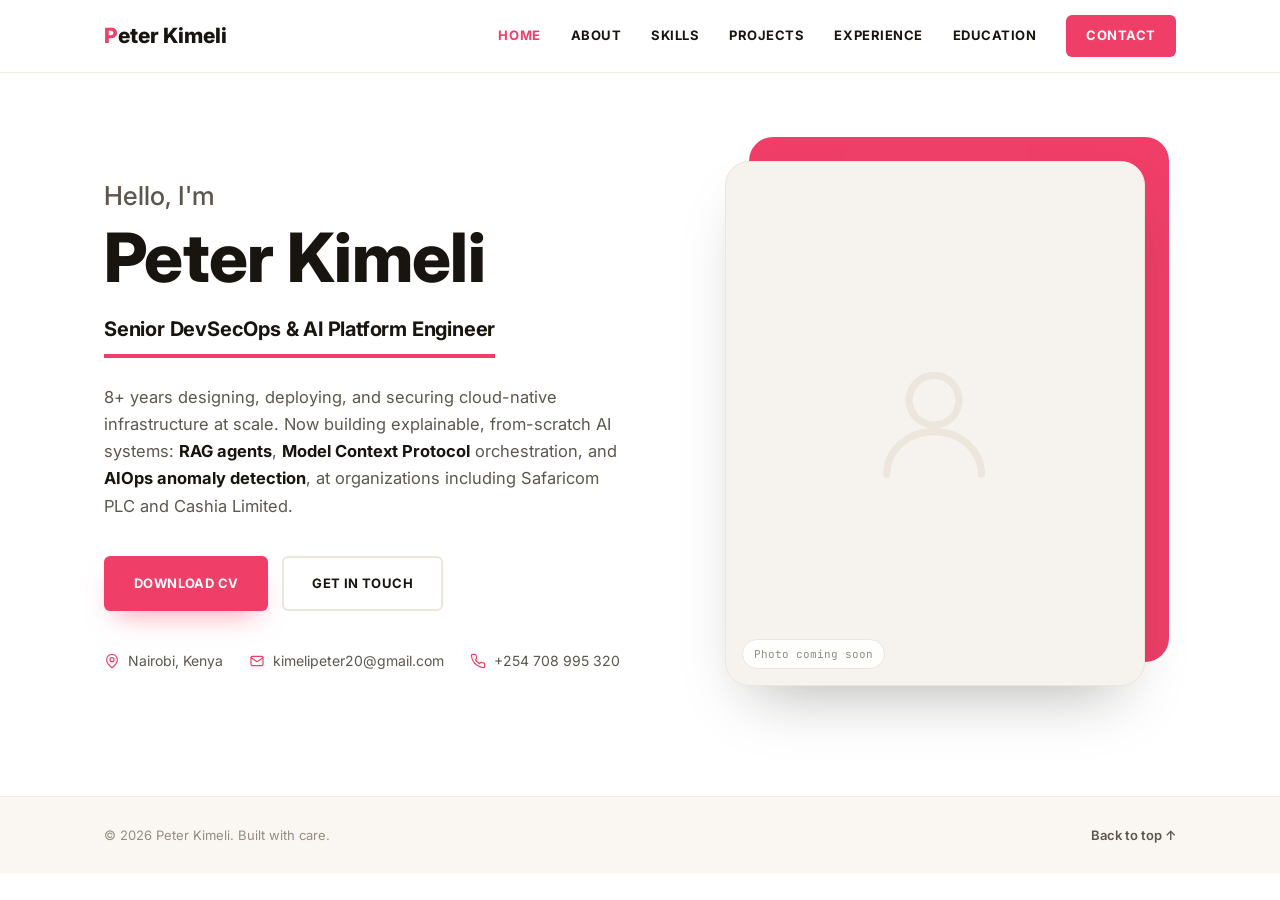
==== commit 629bff4c: "Remove quick-link grid from Home page Co-Authored-By: Claude Sonnet 5 <noreply@anthropic.com>" ====
--- a/index.html
+++ b/index.html
@@ -79,41 +79,6 @@
       </div>
     </div>
   </section>
-
-  <section class="section home-links">
-    <div class="container home-links-grid">
-      <a class="home-link-card" href="about.html">
-        <span class="home-link-num">01</span>
-        <h3>About</h3>
-        <p>Professional summary &amp; track record</p>
-      </a>
-      <a class="home-link-card" href="skills.html">
-        <span class="home-link-num">02</span>
-        <h3>Skills</h3>
-        <p>Core technical competencies</p>
-      </a>
-      <a class="home-link-card" href="projects.html">
-        <span class="home-link-num">03</span>
-        <h3>Projects</h3>
-        <p>From-scratch AI &amp; platform work</p>
-      </a>
-      <a class="home-link-card" href="experience.html">
-        <span class="home-link-num">04</span>
-        <h3>Experience</h3>
-        <p>Career history &amp; engagements</p>
-      </a>
-      <a class="home-link-card" href="education.html">
-        <span class="home-link-num">05</span>
-        <h3>Education</h3>
-        <p>Degrees &amp; certifications</p>
-      </a>
-      <a class="home-link-card" href="contact.html">
-        <span class="home-link-num">06</span>
-        <h3>Contact</h3>
-        <p>Get in touch</p>
-      </a>
-    </div>
-  </section>
 </main>
 
 <footer class="site-footer">
--- a/css/style.css
+++ b/css/style.css
@@ -163,24 +163,6 @@
   padding:5px 11px; border-radius:20px;
 }
 
-/* ---------- Home quick links ---------- */
-.home-links{ padding: 0 0 100px; }
-.home-links-grid{
-  display:grid; grid-template-columns: repeat(3, 1fr); gap:18px;
-}
-.home-link-card{
-  display:block; background: var(--surface); border:1px solid var(--border); border-radius: var(--radius);
-  padding: 26px; transition: transform .2s, box-shadow .2s, border-color .2s;
-  box-shadow: 0 16px 32px -26px rgba(24,20,15,0.18);
-}
-.home-link-card:hover{ transform: translateY(-4px); box-shadow: 0 20px 38px -22px rgba(24,20,15,0.22); border-color: var(--accent-border); }
-.home-link-num{
-  display:inline-block; font-family: var(--font-mono); font-size:12px; font-weight:700;
-  color: var(--accent); margin-bottom:12px;
-}
-.home-link-card h3{ font-size:17px; font-weight:700; margin-bottom:6px; }
-.home-link-card p{ font-size:13.5px; color: var(--text-dim); }
-
 /* ---------- Sections ---------- */
 .section{ padding: 96px 0; position:relative; z-index:1; }
 .section-alt{ background: var(--bg-alt); border-top:1px solid var(--border-soft); border-bottom:1px solid var(--border-soft); }
@@ -360,7 +342,6 @@
   .edu-grid{ grid-template-columns: 1fr; }
   .cert-grid{ grid-template-columns: repeat(2,1fr); }
   .contact-cards{ grid-template-columns: 1fr; }
-  .home-links-grid{ grid-template-columns: repeat(2,1fr); }
 }
 
 @media (max-width: 720px){
@@ -379,7 +360,6 @@
   .project-grid{ grid-template-columns: 1fr; }
   .stat-row{ grid-template-columns: repeat(2,1fr); }
   .cert-grid{ grid-template-columns: repeat(2,1fr); }
-  .home-links-grid{ grid-template-columns: 1fr; }
   .timeline{ padding-left:22px; }
   .timeline-dot{ left:-29px; }
   .timeline-item-sub .timeline-dot-sub{ left:-27.5px; }
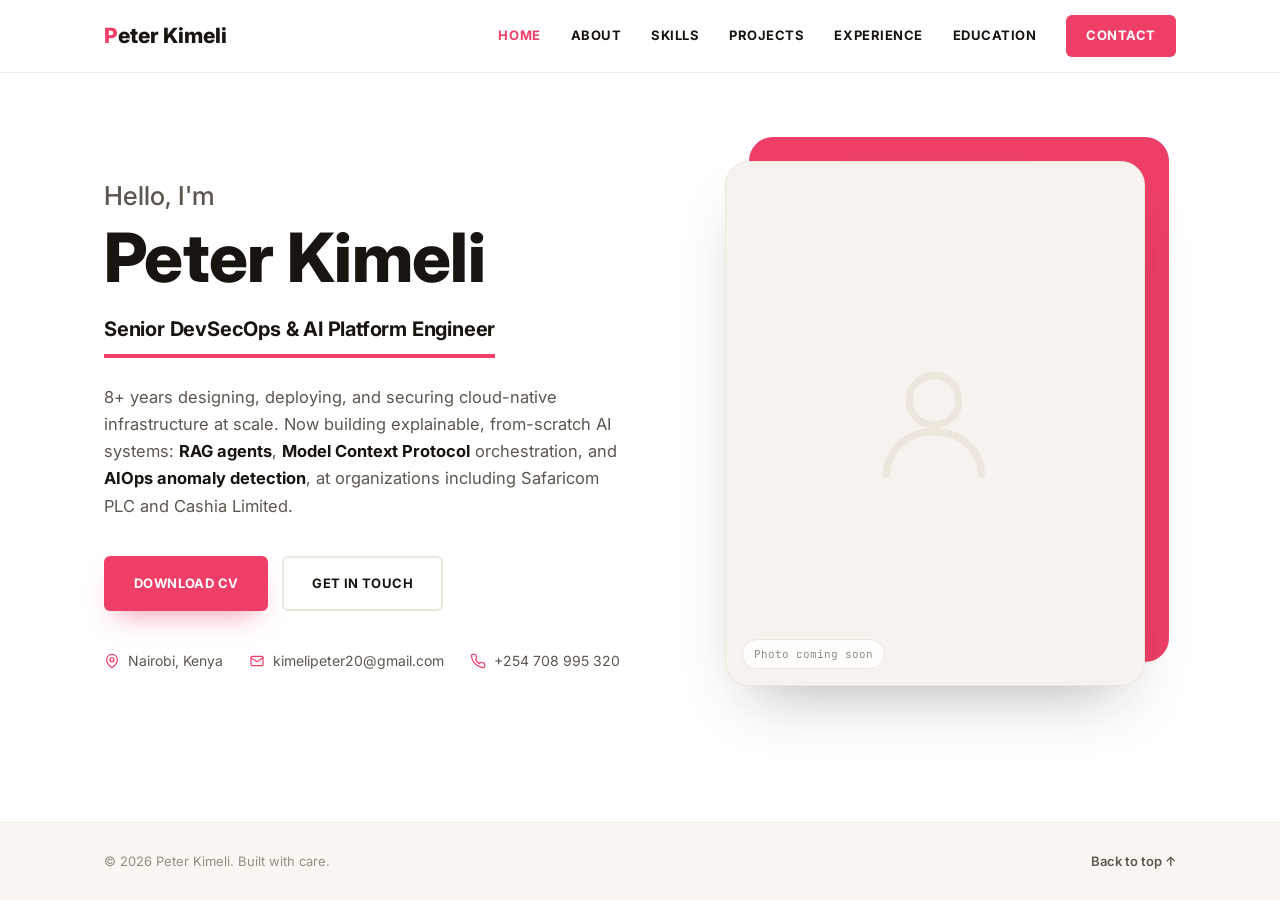
==== commit 54dcc116: "Give every page a clean, extension-less URL Move each section page into its own folder (about/index." ====
--- a/index.html
+++ b/index.html
@@ -9,22 +9,22 @@
 <link rel="preconnect" href="https://fonts.googleapis.com">
 <link rel="preconnect" href="https://fonts.gstatic.com" crossorigin>
 <link href="https://fonts.googleapis.com/css2?family=Inter:wght@400;500;600;700;800&family=JetBrains+Mono:wght@400;500;600&display=swap" rel="stylesheet">
-<link rel="stylesheet" href="css/style.css">
+<link rel="stylesheet" href="/css/style.css">
 </head>
 <body>
 
 <a class="skip-link" href="#main">Skip to content</a>
 <header class="site-header" id="top">
   <div class="container header-inner">
-    <a href="index.html" class="brand"><span class="brand-name">Peter Kimeli</span></a>
+    <a href="/" class="brand"><span class="brand-name">Peter Kimeli</span></a>
     <nav class="nav" id="nav">
-      <a href="index.html" class="is-active">Home</a>
-      <a href="about.html">About</a>
-      <a href="skills.html">Skills</a>
-      <a href="projects.html">Projects</a>
-      <a href="experience.html">Experience</a>
-      <a href="education.html">Education</a>
-      <a href="contact.html" class="nav-cta">Contact</a>
+      <a href="/" class="is-active">Home</a>
+      <a href="/about/">About</a>
+      <a href="/skills/">Skills</a>
+      <a href="/projects/">Projects</a>
+      <a href="/experience/">Experience</a>
+      <a href="/education/">Education</a>
+      <a href="/contact/" class="nav-cta">Contact</a>
     </nav>
     <button class="nav-toggle" id="navToggle" aria-label="Toggle navigation" aria-expanded="false">
       <span></span><span></span><span></span>
@@ -45,8 +45,8 @@
           from-scratch AI systems: <span class="hl">RAG agents</span>, <span class="hl">Model Context Protocol</span> orchestration,
           and <span class="hl">AIOps anomaly detection</span>, at organizations including Safaricom PLC and Cashia Limited.</p>
         <div class="hero-actions">
-          <a href="cv.pdf" download="Peter_Kimeli_CV.pdf" class="btn btn-primary">Download CV</a>
-          <a href="contact.html" class="btn btn-ghost">Get in touch</a>
+          <a href="/cv.pdf" download="Peter_Kimeli_CV.pdf" class="btn btn-primary">Download CV</a>
+          <a href="/contact/" class="btn btn-ghost">Get in touch</a>
         </div>
         <ul class="hero-meta">
           <li>
@@ -88,6 +88,6 @@
   </div>
 </footer>
 
-<script src="js/script.js"></script>
+<script src="/js/script.js"></script>
 </body>
 </html>
--- a/css/style.css
+++ b/css/style.css
@@ -23,16 +23,22 @@
 }
 
 *, *::before, *::after{ box-sizing: border-box; }
-html{ scroll-behavior: smooth; }
+html{ scroll-behavior: smooth; height:100%; }
 
 body{
   margin:0;
+  min-height:100%;
+  display:flex;
+  flex-direction:column;
   background: var(--bg);
   color: var(--text);
   font-family: var(--font-body);
   line-height: 1.65;
   -webkit-font-smoothing: antialiased;
 }
+
+main{ flex:1 0 auto; }
+.site-footer{ flex-shrink:0; }
 
 .container{
   max-width: var(--maxw);
